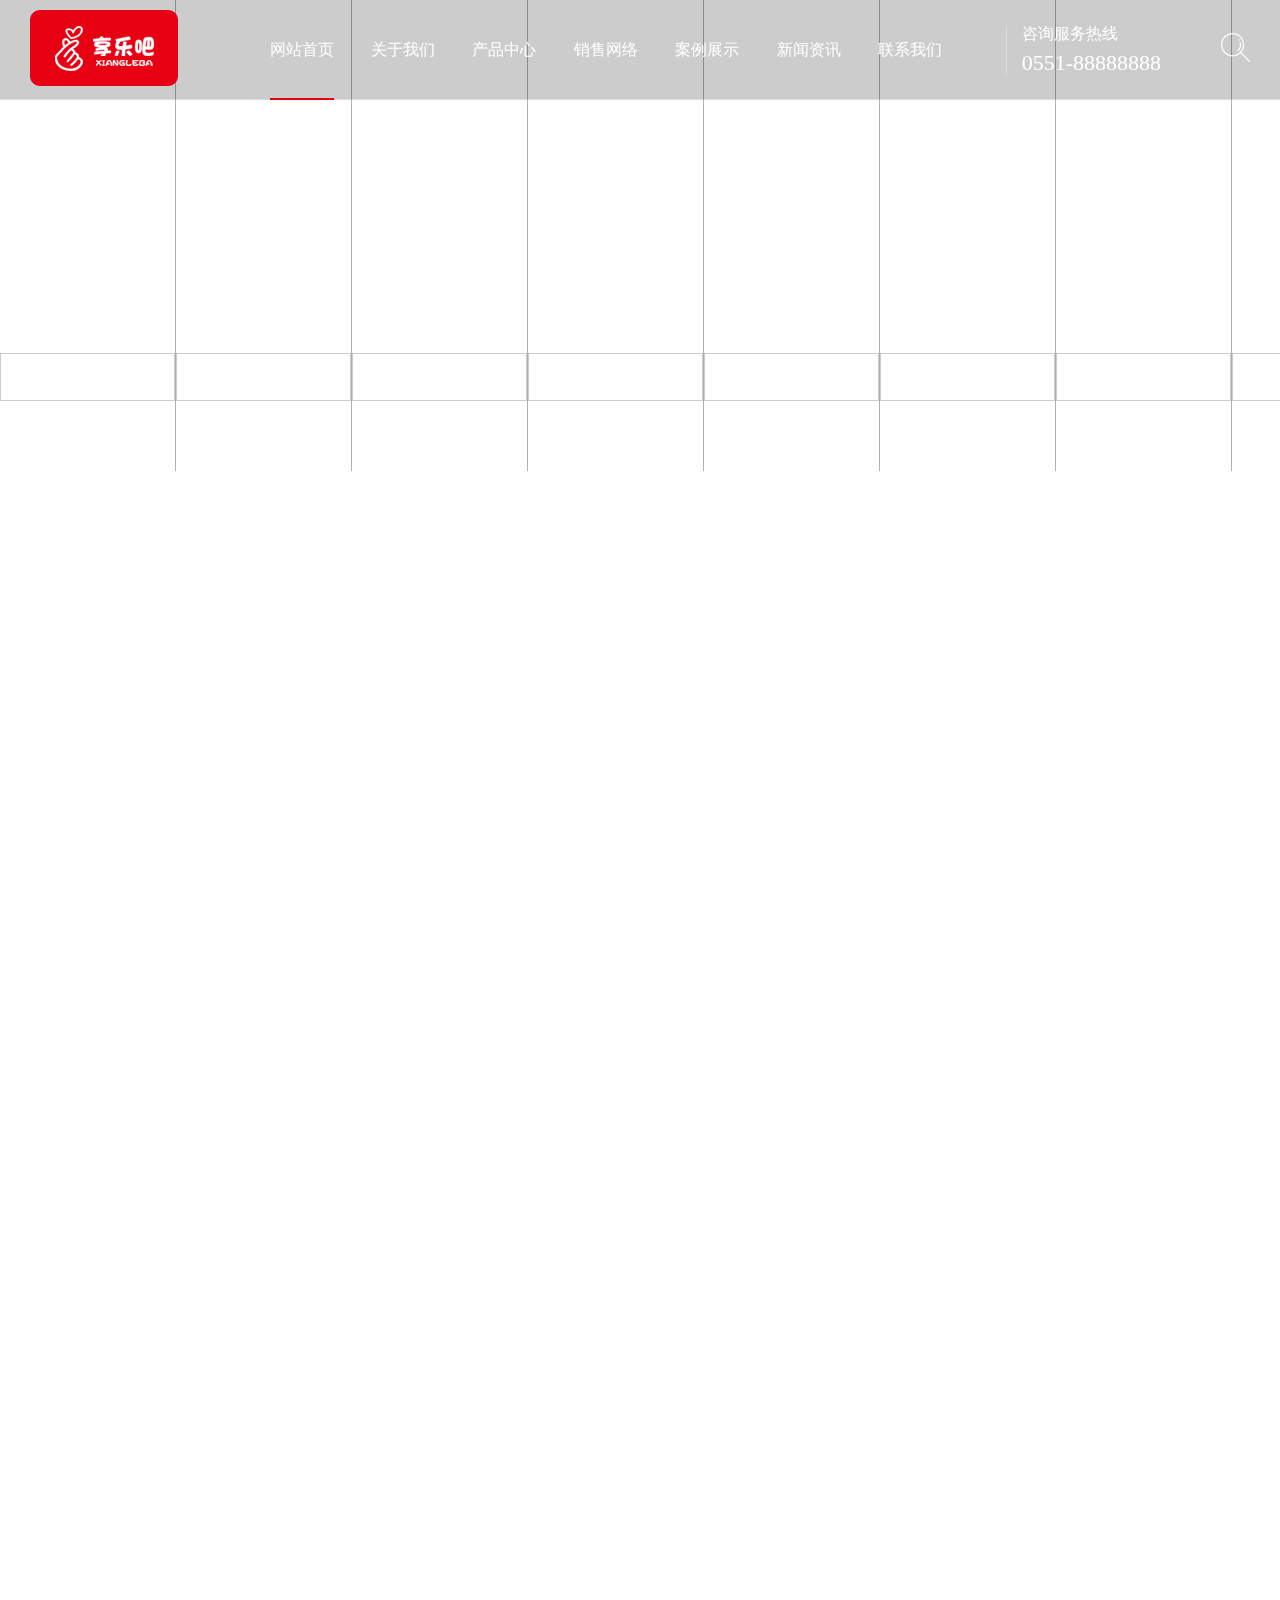
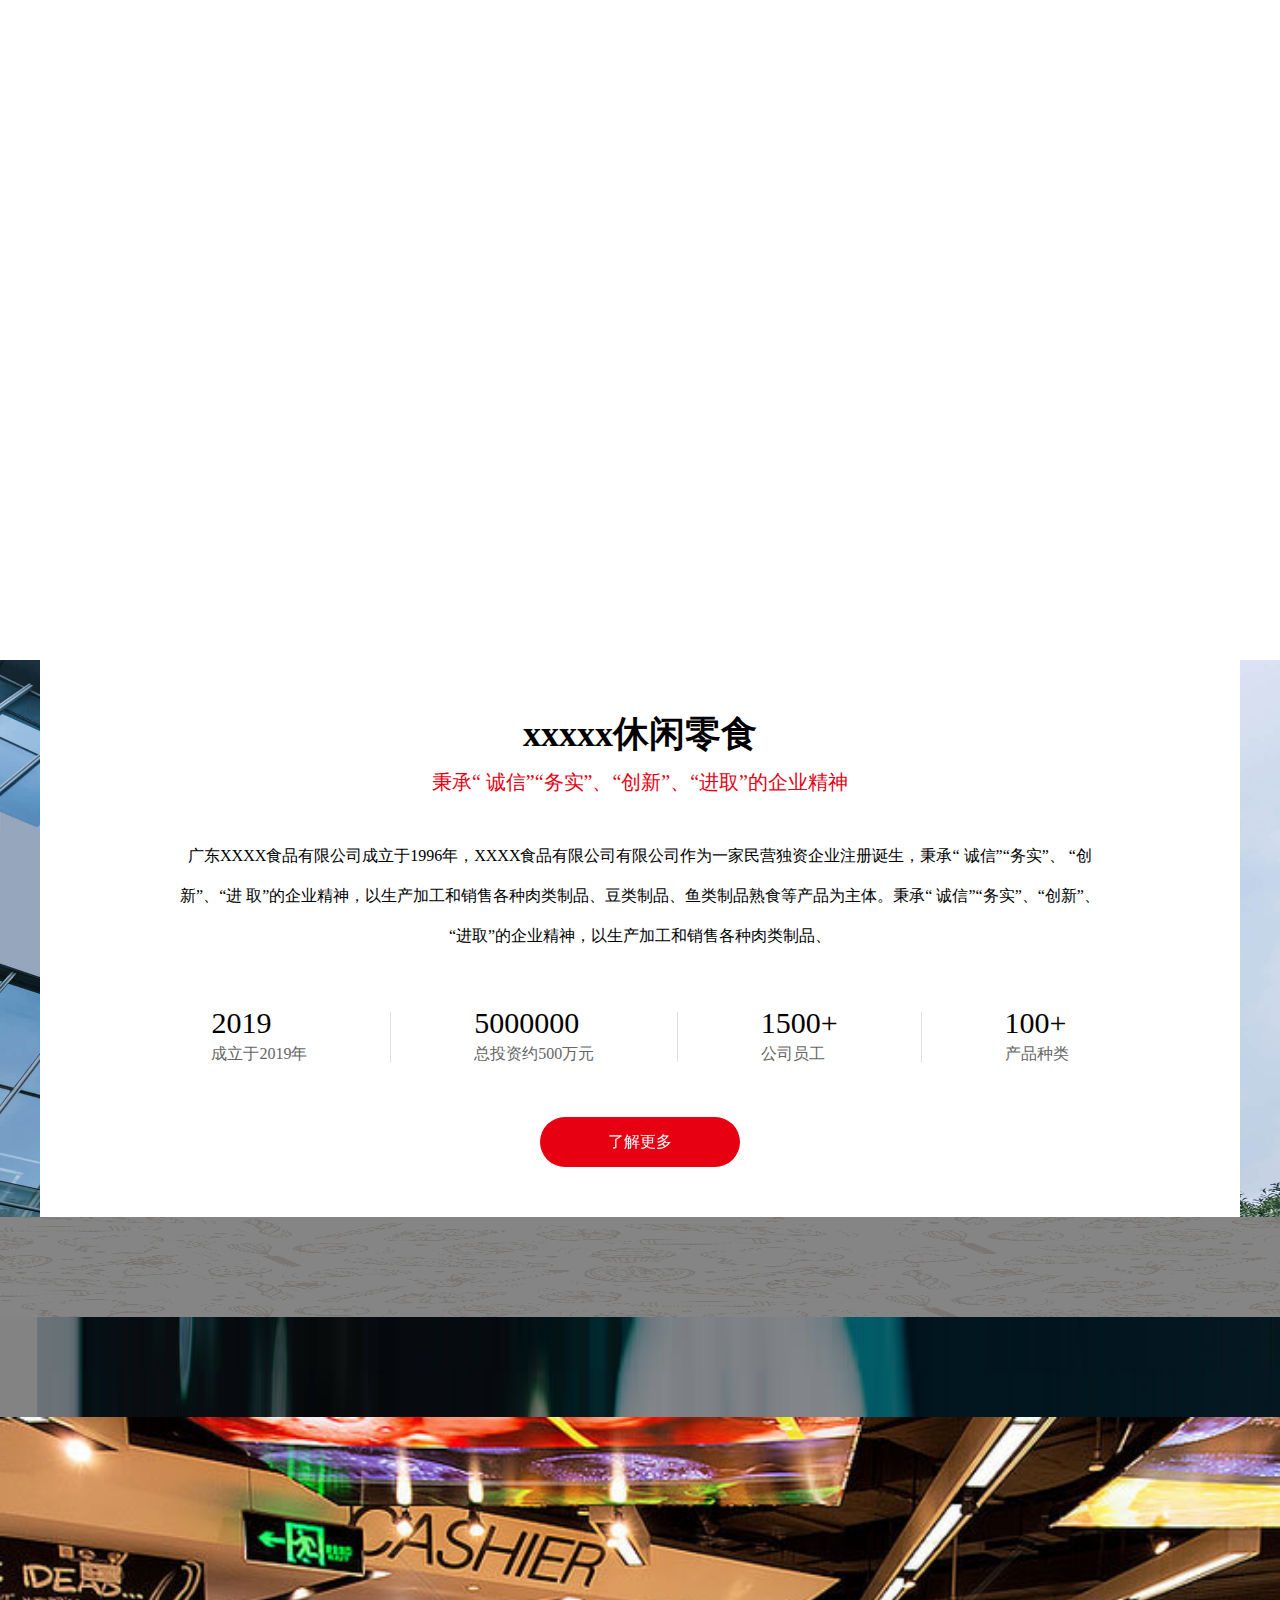
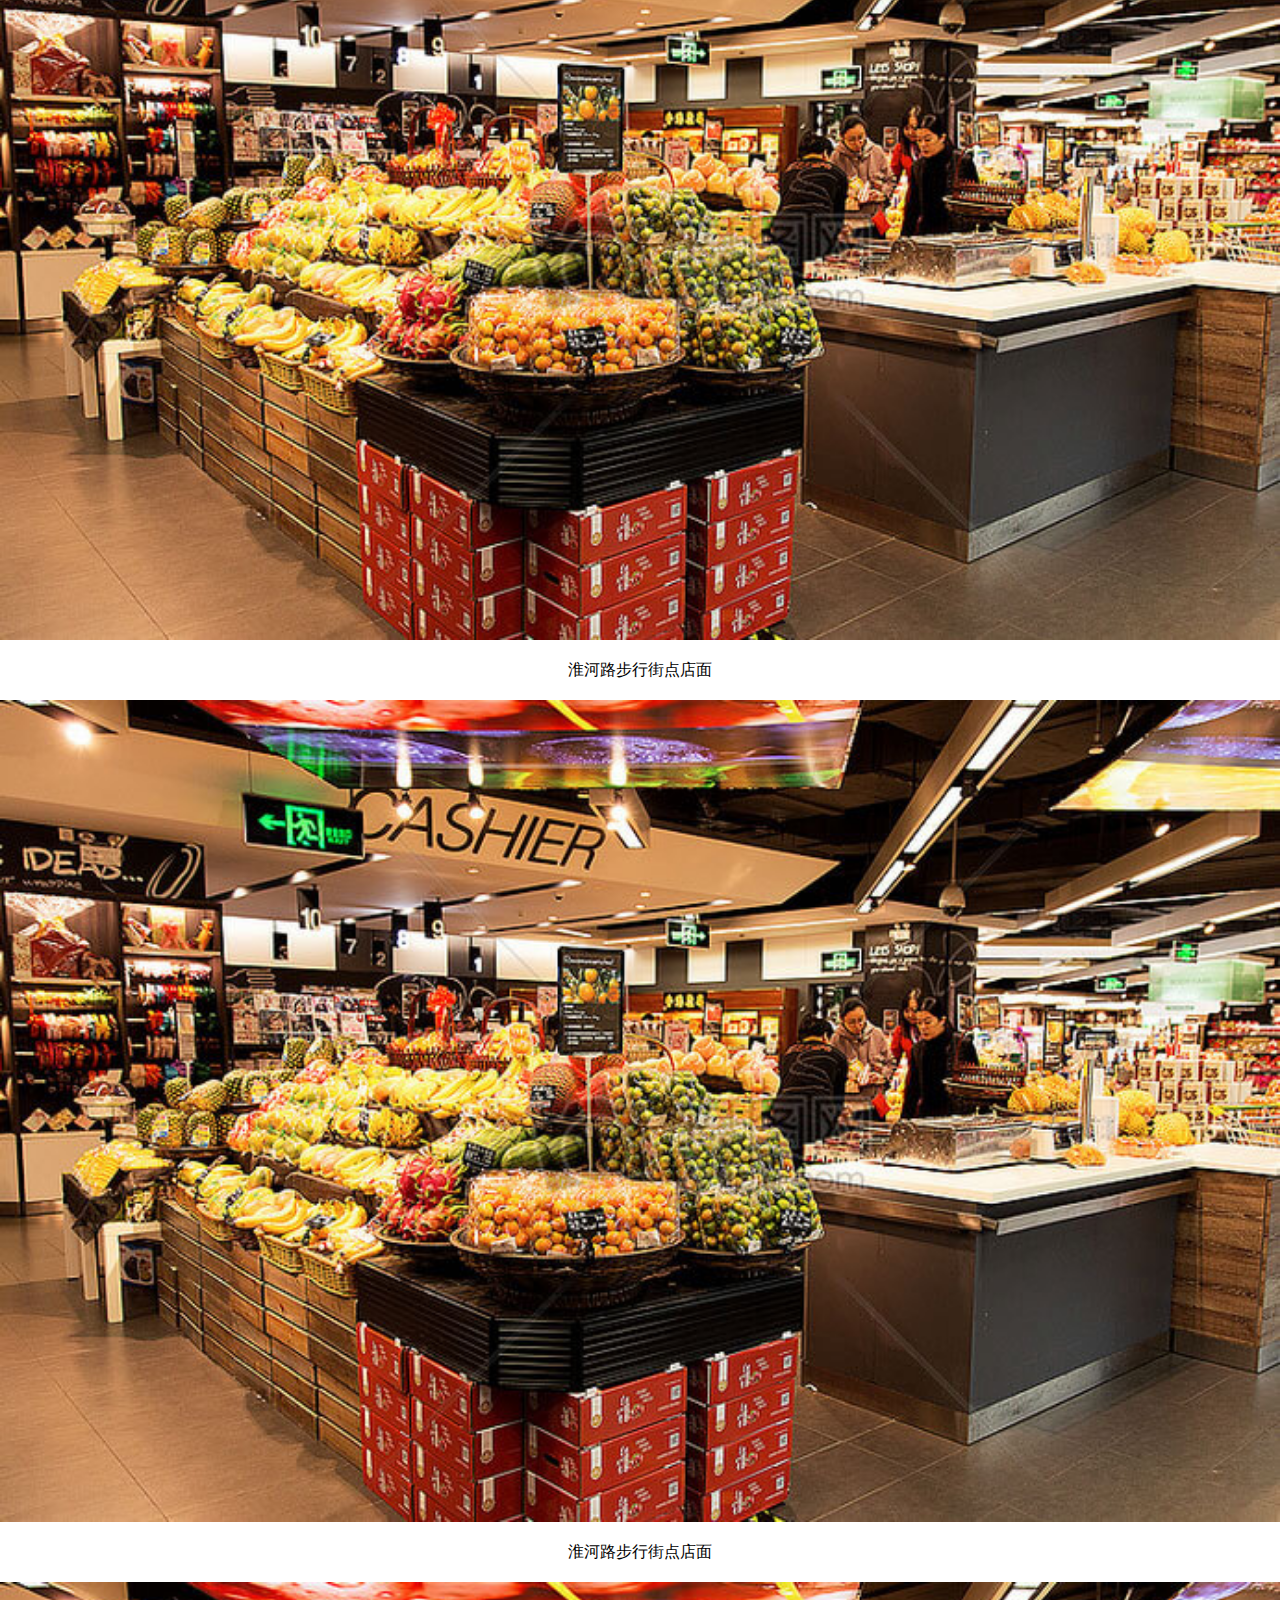
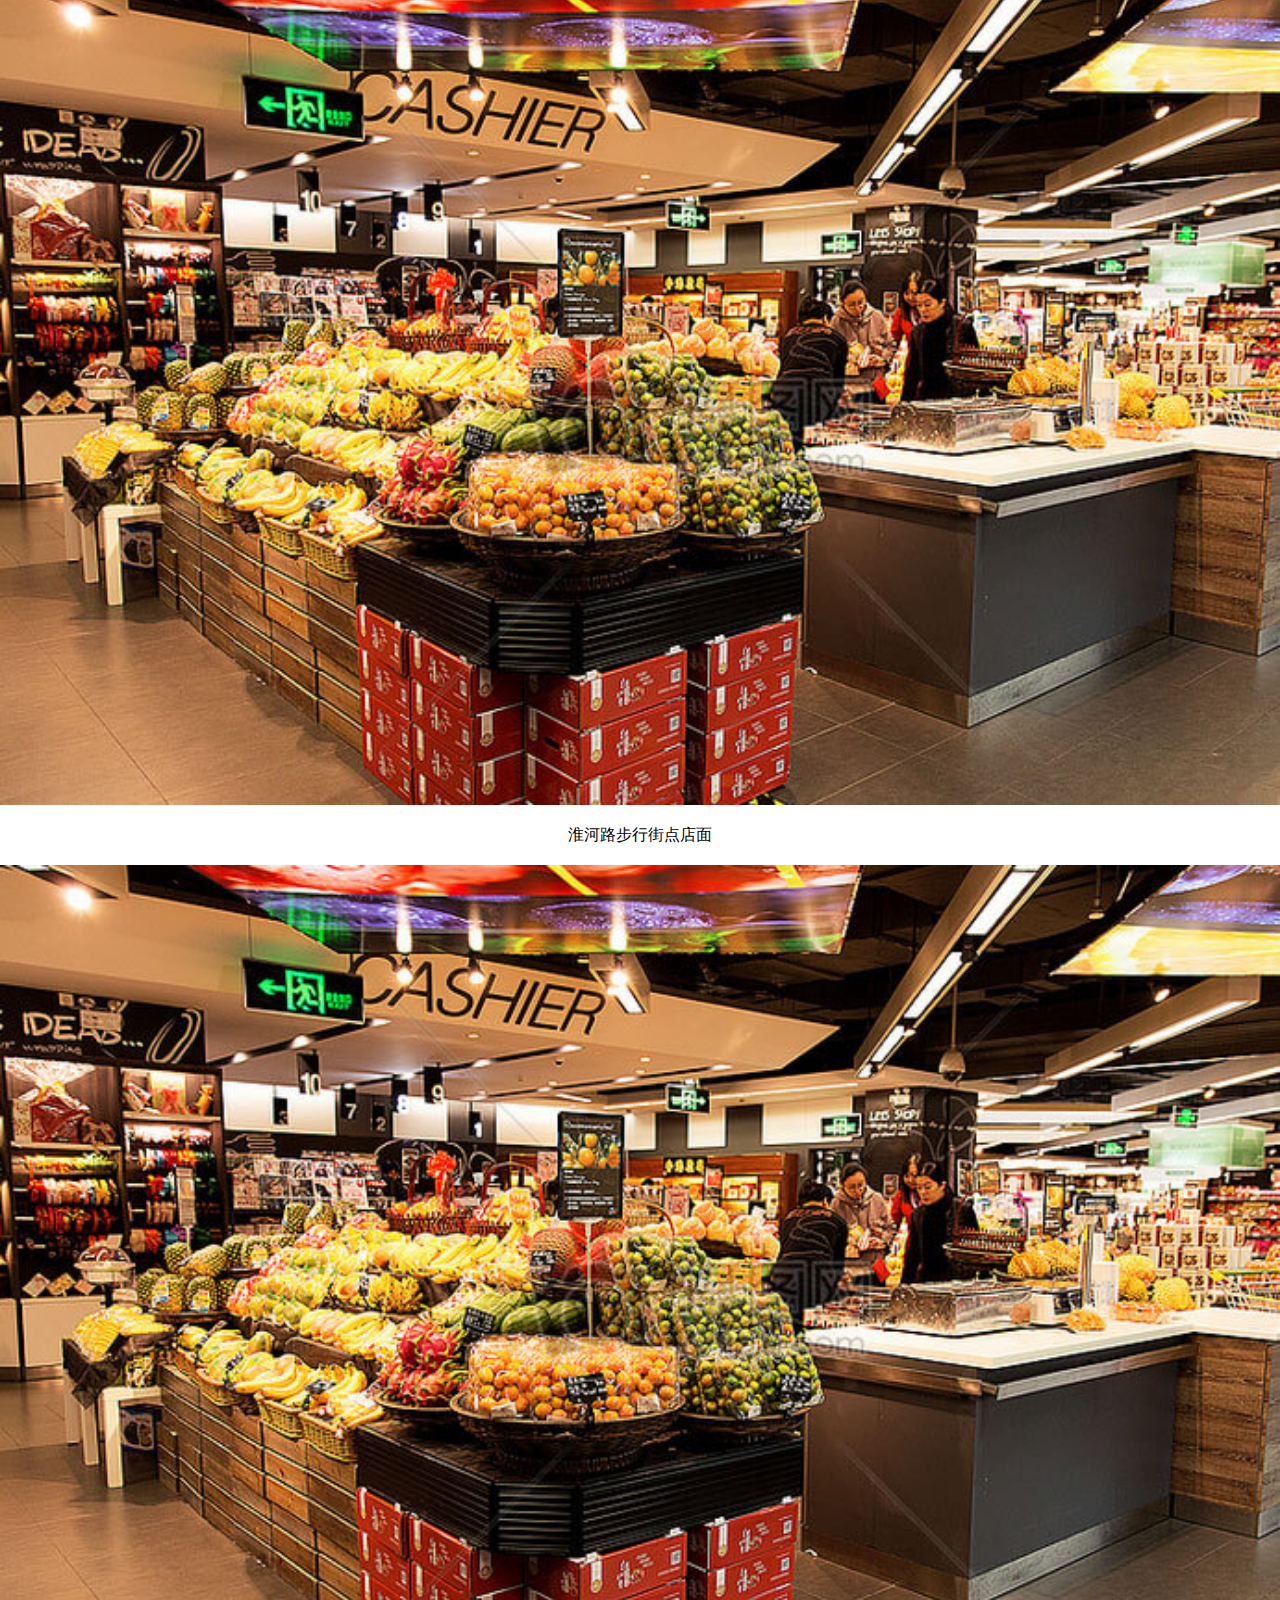
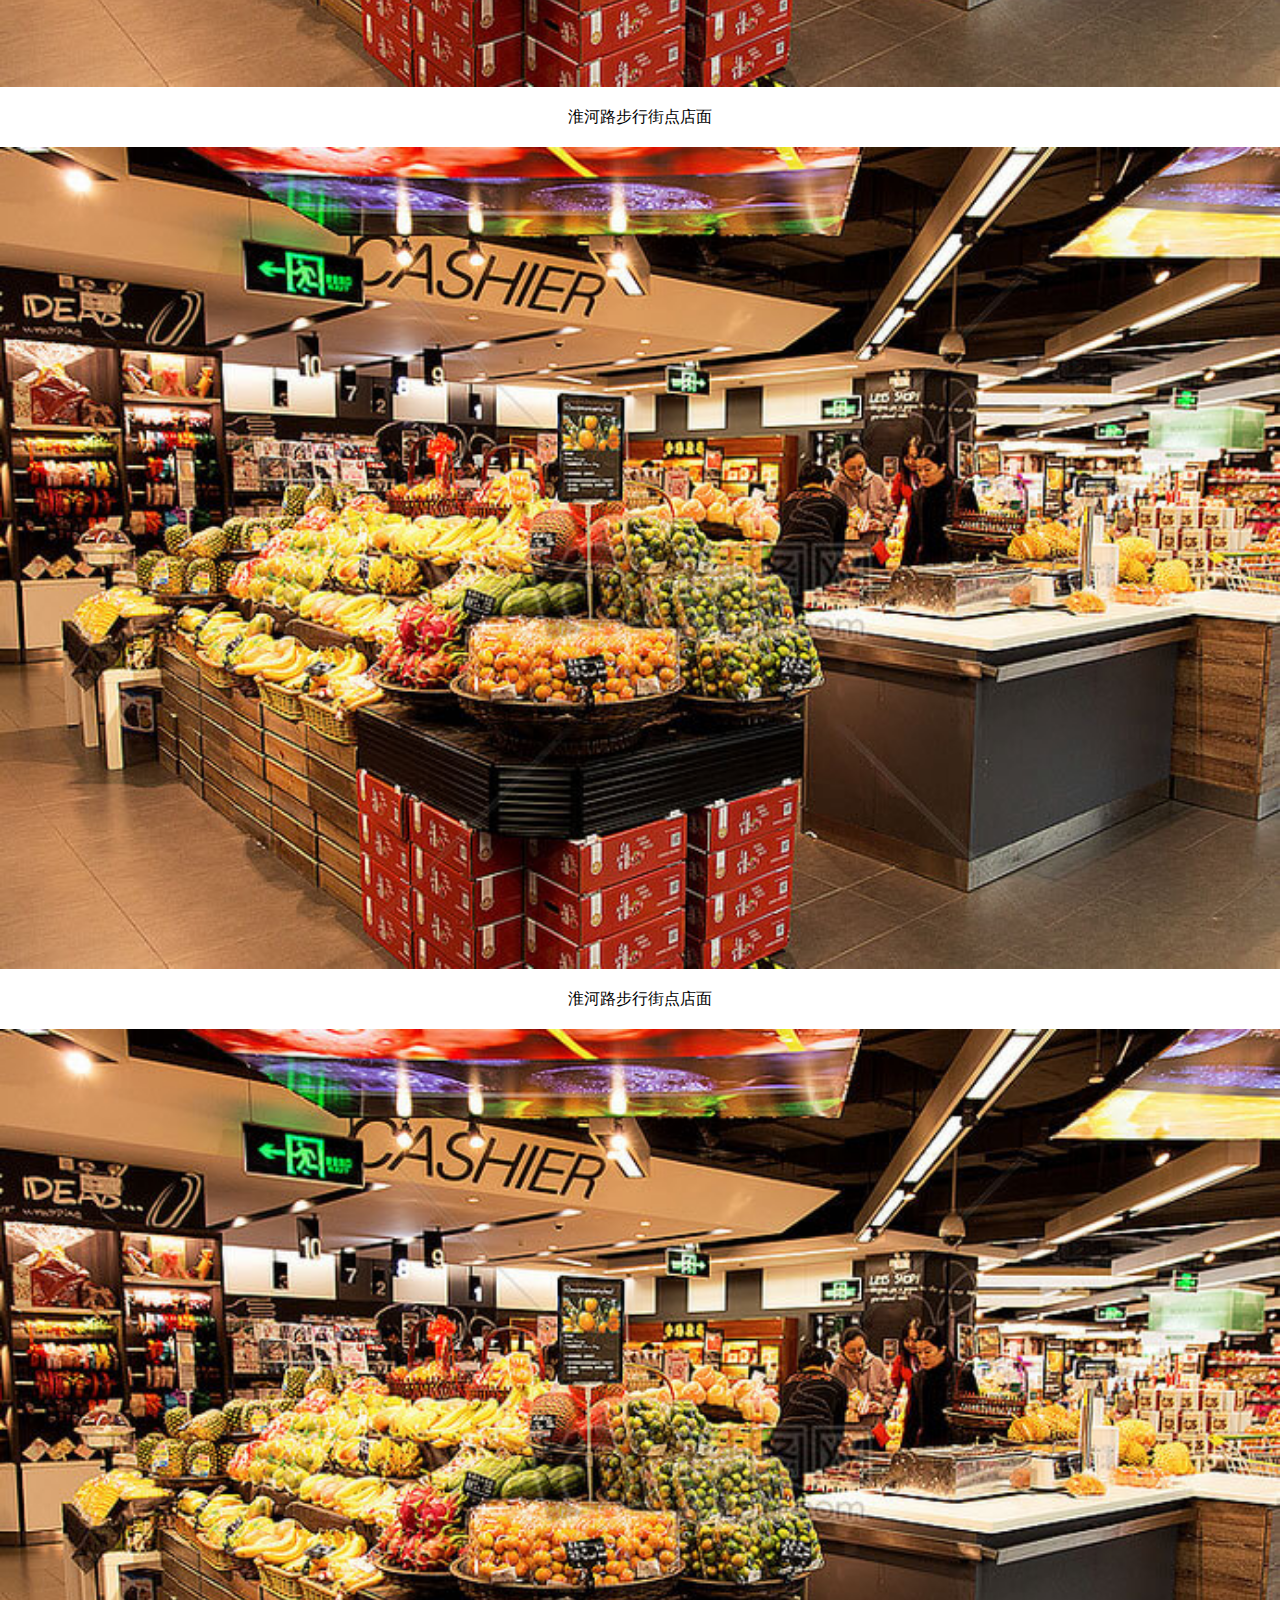
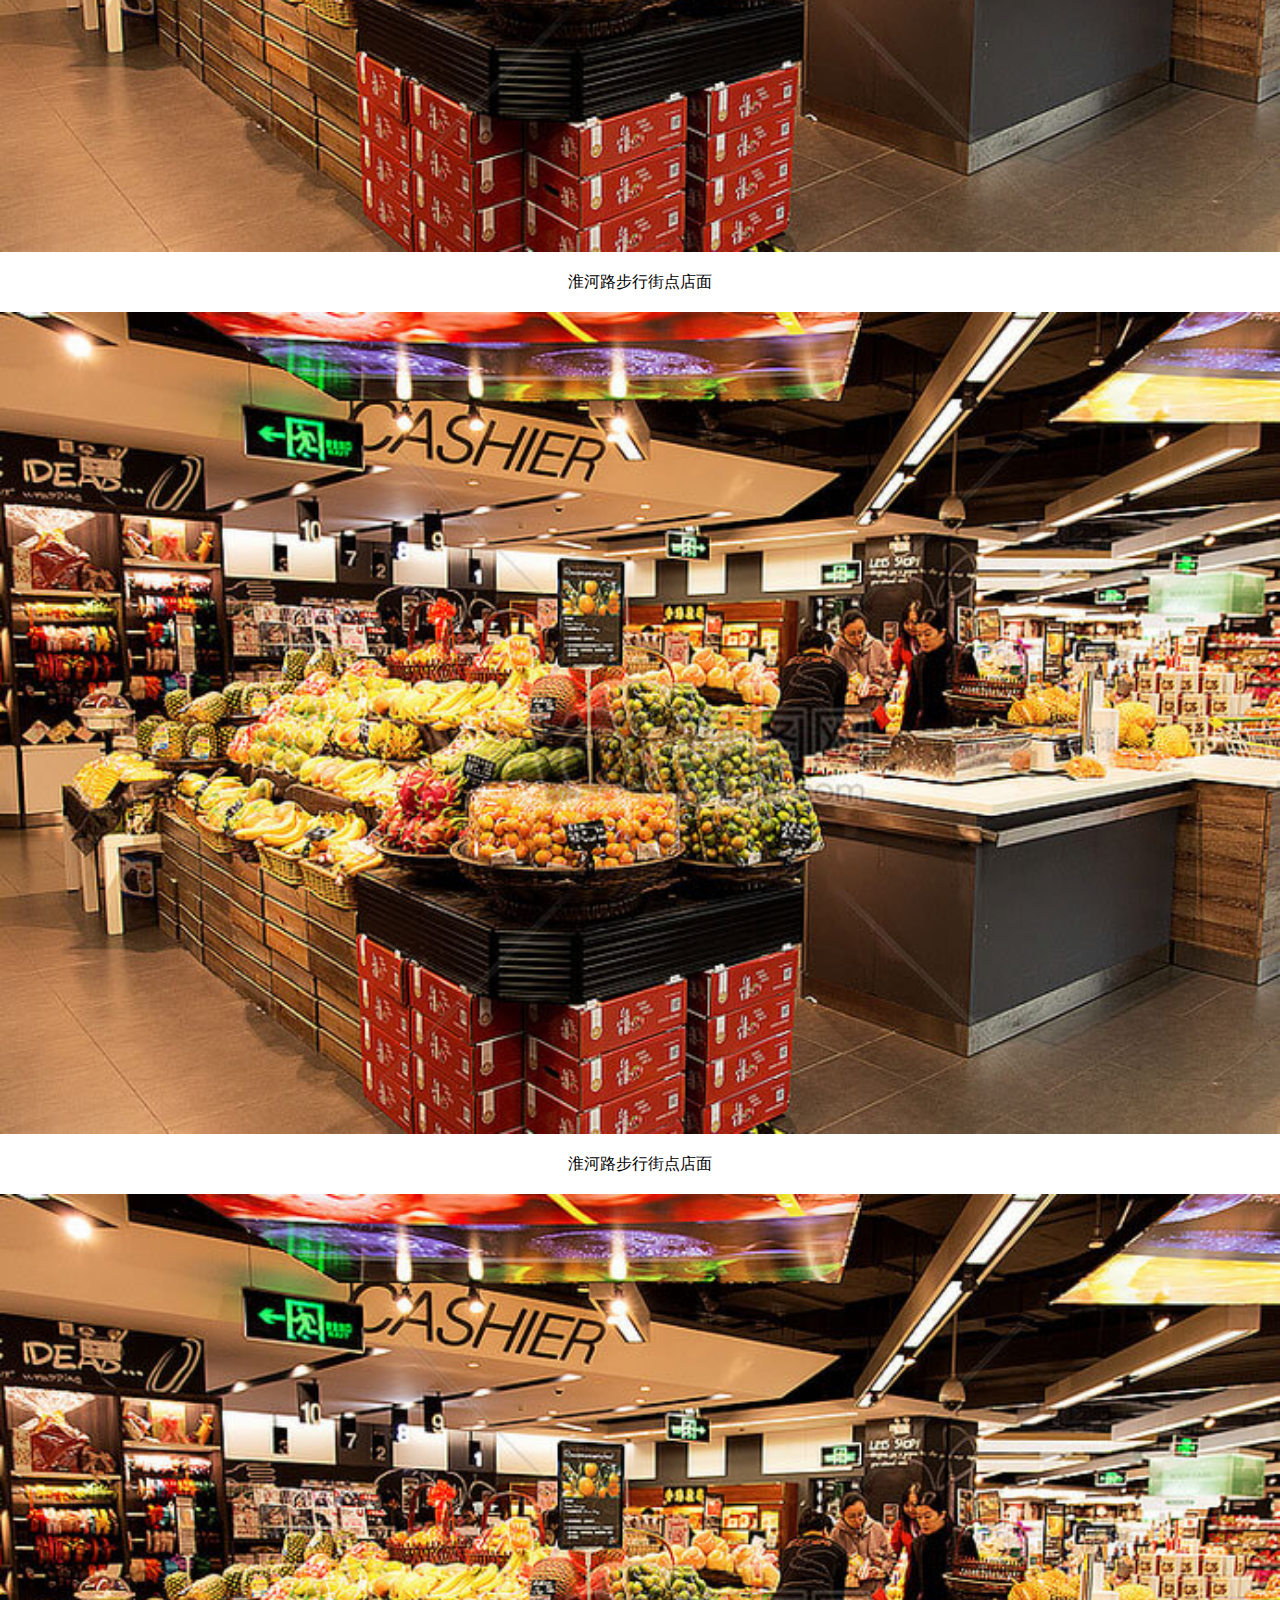
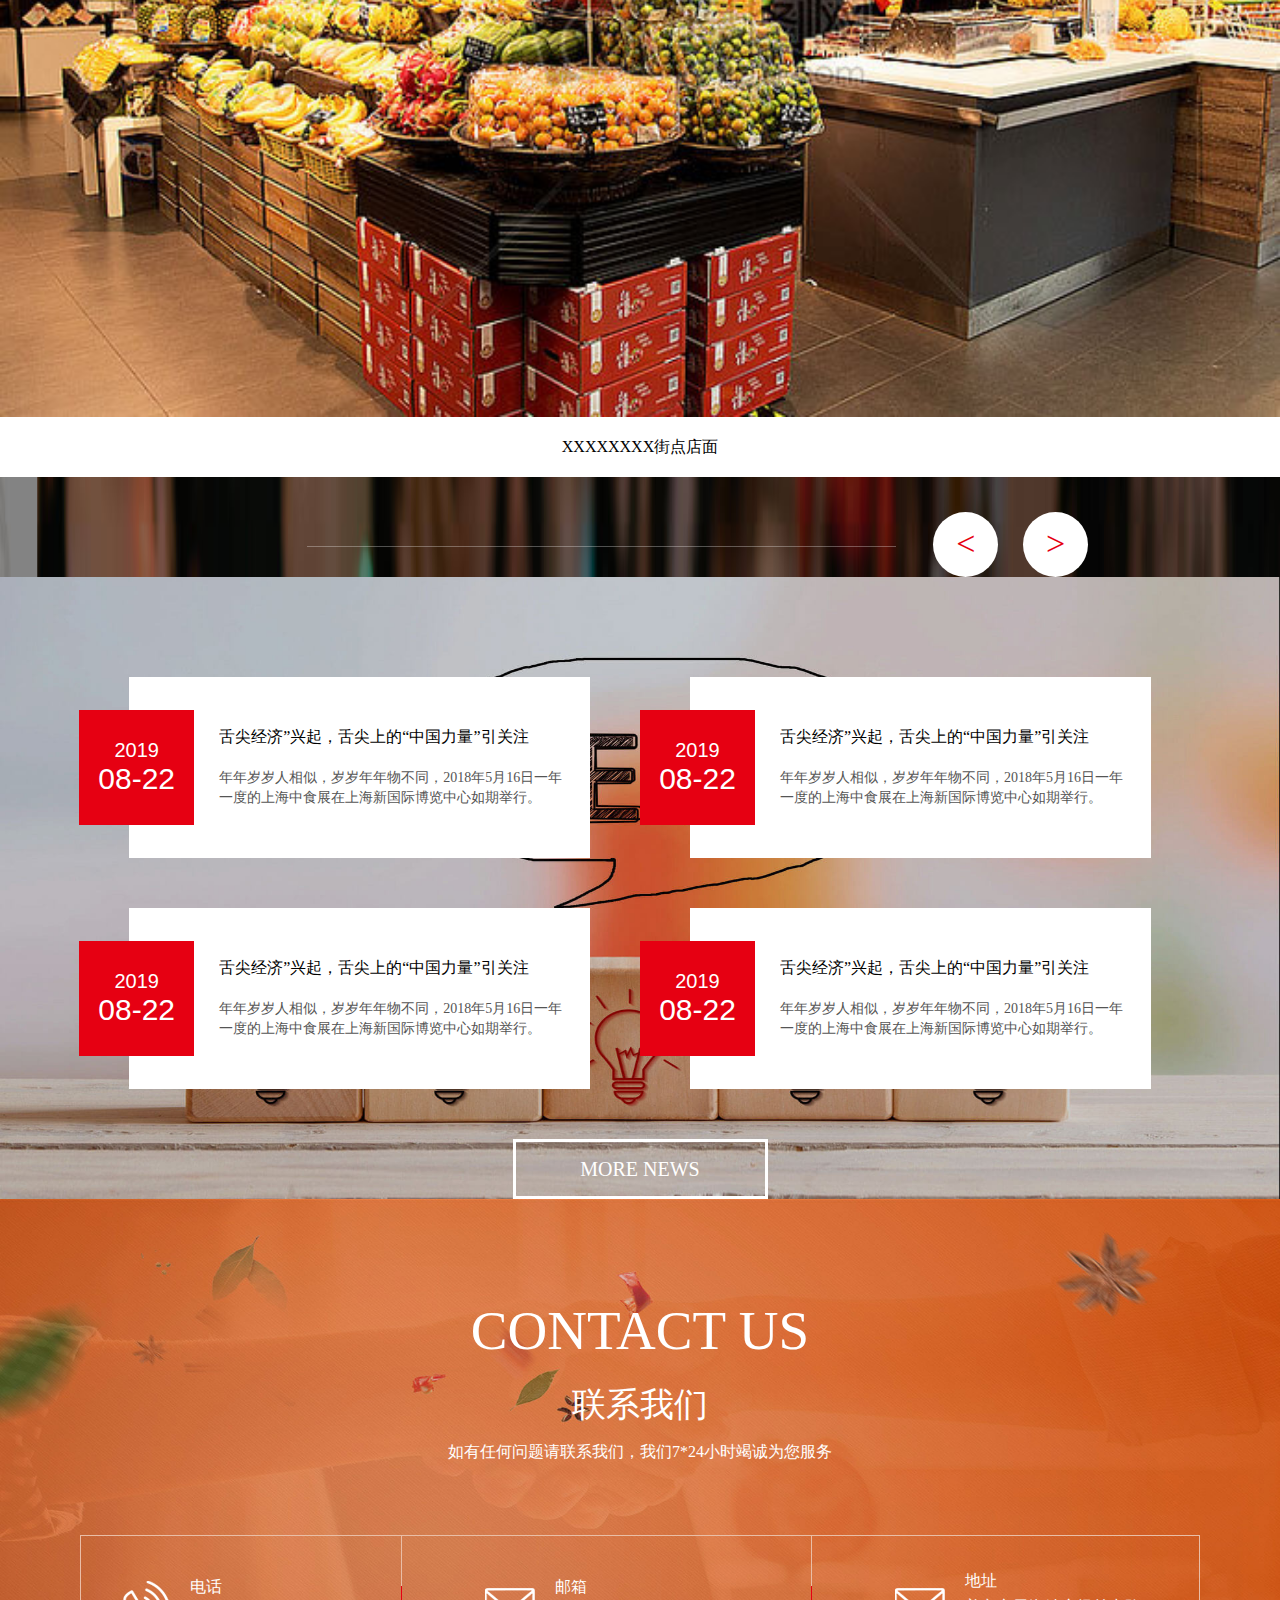
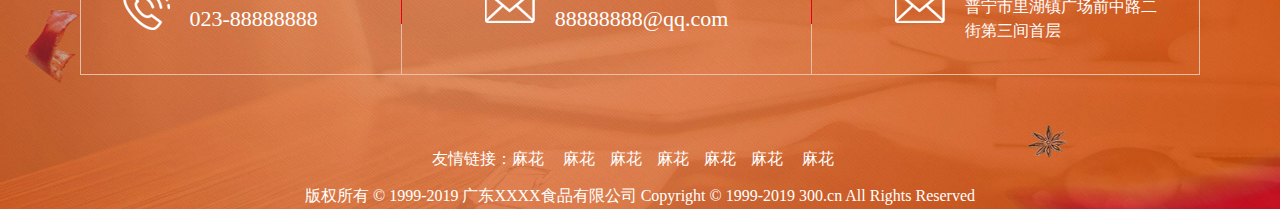
==== a/index.html @ 744b7104 "con" ====
<!DOCTYPE html>
<html lang="en">
<head>
<meta charset="UTF-8">
<meta http-equiv="Content-Type" content="text/html; charset=UTF-8" />
<meta http-equiv="X-UA-Compatible" content="IE=edge,chrome=1">
<title>优质精美的餐饮公司官网html模板首页 - 我爱模板网 www.5imoban.net</title>
<link rel="stylesheet" type="text/css" href="http://www.5imoban.net/download/css/animate-3.7.0.css"/>
<link rel="stylesheet" type="text/css" href="http://www.5imoban.net/download/fullPage/fullPage-2.4.6.css">
<link rel="stylesheet" type="text/css" href="http://www.5imoban.net/download/swiper/swiper-3.4.2.min.css"/>
<link rel="stylesheet" type="text/css" href=" css/style.css" />
</head>
<body>
<div class="barwrap clearfix">
	<a href="" class="logo"><img src="img/logo.png" /></a>
	<ul class="navbar">
		<li class="on">
			<a href="index.html">网站首页<b></b></a>
		</li>
		<li>
			<a href="">关于我们<b></b></a>
		</li>
		<li>
			<a href="details.html">产品中心<b></b></a>
		</li>
		<li>
			<a href="sale.html">销售网络<b></b></a>
		</li>
		<li>
			<a href="case.html">案例展示<b></b></a>
		</li>
		<li>
			<a href="news.html">新闻资讯<b></b></a>
		</li>
		<li>
			<a href="contact.html">联系我们<b></b></a>
		</li>
	</ul>
	<div class="div2">
		<h3>
			<strong>咨询服务热线</strong>
			<b>0551-88888888</b>
		</h3>
		<span class="zoom"><img src="img/zoom.png"/></span>
	</div>
</div>

<div class="search-box clearfix">
	<span class="search-close"><img src="img/close.png"/></span>
	<div class="div">
		<div class="clearfix">
			<input type="text" value="" placeholder="请输入关键词" onfocus="this.placeholder=''" onblur="this.placeholder='请输入关键词'" class="fl in" />
			<input type="submit" name="" id="" value="搜索" class="sub fl" />
		</div>
		<p>
			<strong>热搜关键词:</strong>
			<a href="">薯片 </a>
			<a href="">香辣味牛肉粒 </a>
			<a href="">菲律宾风味芒果干 </a>
			<a href="">酒鬼锅巴 </a>
		</p>
	</div>
</div>
<div id="page">
	<div class="section index-sec1">
		<div class="banner">
			<ul class="bannerfix slides clearfix">
				<li>
					<img class="bimg" src="img/bg1.jpg" />
				</li>
				<li>
					<img class="bimg" src="img/bg1.jpg" />
				</li>
				<li>
					<img class="bimg" src="img/bg1.jpg" />
				</li>
			</ul>
			<div class="bamnline"><span></span></div>
		</div>
	</div>
	<div class="section index-sec2">
		<div class="sec2-cont">
			<div class="text animated">
				<h3 id="effect2">xxxxx休闲零食</h3>
				<h4>秉承“   诚信”“务实”、“创新”、“进取”的企业精神</h4>
				<p class="p1">
					广东XXXX食品有限公司成立于1996年，XXXX食品有限公司有限公司作为一家民营独资企业注册诞生，秉承“ 诚信”“务实”、 “创新”、“进 取”的企业精神，以生产加工和销售各种肉类制品、豆类制品、鱼类制品熟食等产品为主体。秉承“ 诚信”“务实”、“创新”、“进取”的企业精神，以生产加工和销售各种肉类制品、
				</p>
			</div>
			<ul class="animated delay-1s">
				<li>
					<strong>2019</strong>
					<p>成立于2019年</p>
				</li>						
				<li><b></b></li>
				<li>
					<strong>5000000</strong>
					<p>总投资约500万元</p>
				</li>
				<li><b></b></li>
				<li>
					<strong>1500+</strong>
					<p>公司员工</p>
				</li>
				<li><b></b></li>
				<li>
					<strong>100+</strong>
					<p>产品种类</p>
				</li>
			</ul>
			<a href="" class="more animated delay-2s ">
				了解更多						
			</a>

		</div>

	</div>
	<div class="section index-sec3">
		<div class="sec3-cont">
			<div class="swiper-container animated" id="swiper1">
				<div class="swiper-wrapper">				         
		             <div class="swiper-slide">
		            	<div class="cp-text">
		            		<h3>锅巴系列<b></b></h3>
							<p class="p1">
								<a href="">160g香辣锅巴</a>
								<a href="">160g酒鬼锅巴</a>
								<a href="">160g蒜香锅巴</a>
							</p>
							<a href="" class="more">
								查看更多
								<div class="line"></div>								
							</a>
		            	</div>
						<div class="cp-tu">
							<img src="img/tu1.png"/>
						</div>
		            </div>
		             <div class="swiper-slide">
		            	<div class="cp-text">
		            		<h3>锅巴系列<b></b></h3>
							<p class="p1">
								<a href="">160g香辣锅巴</a>
								<a href="">160g酒鬼锅巴</a>
								<a href="">160g蒜香锅巴</a>
							</p>
							<a href="" class="more">
								查看更多
								<div class="line"></div>								
							</a>
		            	</div>
						<div class="cp-tu">
							<img src="img/tu1.png"/>
						</div>
		            </div>
		             <div class="swiper-slide">
		            	<div class="cp-text">
		            		<h3>锅巴系列<b></b></h3>
							<p class="p1">
								<a href="">160g香辣锅巴</a>
								<a href="">160g酒鬼锅巴</a>
								<a href="">160g蒜香锅巴</a>
							</p>
							<a href="" class="more">
								查看更多
								<div class="line"></div>								
							</a>
		            	</div>
						<div class="cp-tu">
							<img src="img/tu1.png"/>
						</div>
		            </div>
		             <div class="swiper-slide">
		            	<div class="cp-text">
		            		<h3>锅巴系列<b></b></h3>
							<p class="p1">
								<a href="">160g香辣锅巴</a>
								<a href="">160g酒鬼锅巴</a>
								<a href="">160g蒜香锅巴</a>
							</p>
							<a href="" class="more">
								查看更多
								<div class="line"></div>								
							</a>
		            	</div>
						<div class="cp-tu">
							<img src="img/tu1.png"/>
						</div>
		            </div>
		             <div class="swiper-slide">
		            	<div class="cp-text">
		            		<h3>锅巴系列<b></b></h3>
							<p class="p1">
								<a href="">160g香辣锅巴</a>
								<a href="">160g酒鬼锅巴</a>
								<a href="">160g蒜香锅巴</a>
							</p>
							<a href="" class="more">
								查看更多
								<div class="line"></div>								
							</a>
		            	</div>
						<div class="cp-tu">
							<img src="img/tu1.png"/>
						</div>
		            </div>
		             <div class="swiper-slide">
		            	<div class="cp-text">
		            		<h3>锅巴系列<b></b></h3>
							<p class="p1">
								<a href="">160g香辣锅巴</a>
								<a href="">160g酒鬼锅巴</a>
								<a href="">160g蒜香锅巴</a>
							</p>
							<a href="" class="more">
								查看更多
								<div class="line"></div>								
							</a>
		            	</div>
						<div class="cp-tu">
							<img src="img/tu1.png"/>
						</div>
		            </div>
		             <div class="swiper-slide">
		            	<div class="cp-text">
		            		<h3>锅巴系列<b></b></h3>
							<p class="p1">
								<a href="">160g香辣锅巴</a>
								<a href="">160g酒鬼锅巴</a>
								<a href="">160g蒜香锅巴</a>
							</p>
							<a href="" class="more">
								查看更多
								<div class="line"></div>								
							</a>
		            	</div>
						<div class="cp-tu">
							<img src="img/tu1.png"/>
						</div>
		            </div>
		            
		             <div class="swiper-slide">
		            	<div class="cp-text">
		            		<h3>锅巴系列<b></b></h3>
							<p class="p1">
								<a href="">160g香辣锅巴</a>
								<a href="">160g酒鬼锅巴</a>
								<a href="">160g蒜香锅巴</a>
							</p>
							<a href="" class="more">
								查看更多
								<div class="line"></div>								
							</a>
		            	</div>
						<div class="cp-tu">
							<img src="img/tu1.png"/>
						</div>
		            </div>
		        </div>
		         <div class="pagination"></div>
			</div>
			
			
		</div>
	</div>
	<div class="section index-sec4">
		
		<div class="swiper-container animated" id="swiper2">
				<div class="swiper-wrapper">
		            <div class="swiper-slide">				            	
		            	<a href="">
		            		<figure>
		            			<img src="img/dianmian.jpg"/>
		            			<div class="mask"></div>
		            			<span><img src="img/logo1.png"/></span>
		            		</figure>
		            		<p>淮河路步行街点店面</p>
		            	</a>				            	
		            </div>	
		            <div class="swiper-slide">				            	
		            	<a href="">
		            		<figure>
		            			<img src="img/dianmian.jpg"/>
		            			<div class="mask"></div>
		            			<span><img src="img/logo1.png"/></span>
		            		</figure>
		            		<p>淮河路步行街点店面</p>
		            	</a>					            	
		            </div>	
		            <div class="swiper-slide">				            	
		            	<a href="">
		            		<figure>
		            			<img src="img/dianmian.jpg"/>
		            			<div class="mask"></div>
		            			<span><img src="img/logo1.png"/></span>
		            		</figure>
		            		<p>淮河路步行街点店面</p>
		            	</a>					            	
		            </div>	
		            <div class="swiper-slide">				            	
		            	<a href="">
		            		<figure>
		            			<img src="img/dianmian.jpg"/>
		            			<div class="mask"></div>
		            			<span><img src="img/logo1.png"/></span>
		            		</figure>
		            		<p>淮河路步行街点店面</p>
		            	</a>						            	
		            </div>	
		            <div class="swiper-slide">				            	
		            	<a href="">
		            		<figure>
		            			<img src="img/dianmian.jpg"/>
		            			<div class="mask"></div>
		            			<span><img src="img/logo1.png"/></span>
		            		</figure>
		            		<p>淮河路步行街点店面</p>
		            	</a>						            	
		            </div>	
		            
		            <div class="swiper-slide">				            	
		            	<a href="">
		            		<figure>
		            			<img src="img/dianmian.jpg"/>
		            			<div class="mask"></div>
		            			<span><img src="img/logo1.png"/></span>
		            		</figure>
		            		<p>淮河路步行街点店面</p>
		            	</a>						            	
		            </div>	
		            <div class="swiper-slide">				            	
		            	<a href="">
		            		<figure><img src="img/dianmian.jpg"/></figure>
		            		<p>淮河路步行街点店面</p>
		            	</a>				            	
		            </div>	
		            <div class="swiper-slide">				            	
		            	<a href="">
		            		<figure>
		            			<img src="img/dianmian.jpg"/>
		            			<div class="mask"></div>
		            			<span><img src="img/logo1.png"/></span>
		            		</figure>
		            		<p>XXXXXXXX街点店面</p>
		            	</a>						            	
		            </div>	
		       </div>     
		        <span class="line"></span>
	   			 <div class="swiper-button-next"> &gt; </div>
	   			 <div class="swiper-button-prev"> &lt;</div>
		</div>				
	</div>
	<div class="section index-sec5">
		<ul>
			<li class="animated  delay-1s">
				<a href="">
					<div class="time">
						<strong>2019</strong>
						<b>08-22</b>
					</div>
					<figcaption>
						<h3>舌尖经济”兴起，舌尖上的“中国力量”引关注</h3>
						<p>年年岁岁人相似，岁岁年年物不同，2018年5月16日一年一度的上海中食展在上海新国际博览中心如期举行。</p>
					</figcaption>
				</a>
			</li>
			<li class="animated  delay-2s">
				<a href="">
					<div class="time">
						<strong>2019</strong>
						<b>08-22</b>
					</div>
					<figcaption>
						<h3>舌尖经济”兴起，舌尖上的“中国力量”引关注</h3>
						<p>年年岁岁人相似，岁岁年年物不同，2018年5月16日一年一度的上海中食展在上海新国际博览中心如期举行。</p>
					</figcaption>
				</a>
			</li>
			<li class="animated  delay-3s">
				<a href="">
					<div class="time">
						<strong>2019</strong>
						<b>08-22</b>
					</div>
					<figcaption>
						<h3>舌尖经济”兴起，舌尖上的“中国力量”引关注</h3>
						<p>年年岁岁人相似，岁岁年年物不同，2018年5月16日一年一度的上海中食展在上海新国际博览中心如期举行。</p>
					</figcaption>
				</a>
			</li>
			<li class="animated  delay-4s">
				<a href="">
					<div class="time">
						<strong>2019</strong>
						<b>08-22</b>
					</div>
					<figcaption>
						<h3>舌尖经济”兴起，舌尖上的“中国力量”引关注</h3>
						<p>年年岁岁人相似，岁岁年年物不同，2018年5月16日一年一度的上海中食展在上海新国际博览中心如期举行。</p>
					</figcaption>
				</a>
			</li>
		</ul>
		<a href="" class="more btn-3 animated  delay-5s"><span>more  news</span></a>
		
	</div>
	<div class="section index-sec6">
		<div class="sec6-cont">
			
			<div class="tit animated">
				<h2 id="effect">Contact  Us</h2>
				<h3>联系我们</h3>
				<p>如有任何问题请联系我们，我们7*24小时竭诚为您服务</p>
			</div>
			<ul class="animated delay-1s">
				<li>
					<img src="img/f1.png" alt="" />
					<div>
						<p class="p1">电话</p>
						<p class="p2">023-88888888</p>
					</div>
				</li>
				<li>
					<b></b><i></i>
				</li>
				<li>
					<img src="img/f2.png" alt="" />
					<div>
						<p class="p1">邮箱</p>
						<p class="p2">88888888@qq.com</p>
					</div>
				</li>
				<li>
					<b></b><i></i>
				</li>
				<li>
					<img src="img/f2.png" alt="" />
					<div>
						<p class="p1">地址</p>
						<p class="p2">普宁市里湖镇广场前中路二<br />
						街第三间首层</p>
					</div>
				</li>
			</ul>
			<p class="p3 animated delay-2s">
				<span>友情链接：</span><a href=""> 麻花</a> <a href=""> 麻花</a><a href=""> 麻花</a><a href=""> 麻花</a><a href=""> 麻花</a><a href=""> 麻花</a>
				<a href=""> 麻花</a>
			</p>
			<p class="copyright animated delay-3s">版权所有 © 1999-2019 广东XXXX食品有限公司 Copyright © 1999-2019 300.cn All Rights Reserved</p>
			
		</div>
	</div>
</div>

<script src="http://www.5imoban.net/download/jquery/jquery-1.8.3.min.js"></script>
<script src="http://www.5imoban.net/download/swiper/swiper-3.4.2.min.js"></script>
<script src="js/banner.js"></script>
<script src="js/index.js"></script>
<script src="js/plugin.js"></script>		
<script src="http://www.5imoban.net/download/fullPage/fullPage-2.7.1.min.js"></script>
<script src="js/more.js"></script>
<script>			
	
	$('#page').fullpage({
		autoTime: 5000,
		navigation: true,
		anchors: ['page1', 'page2', 'page3', 'page4', 'page5', 'page6'],
		menu: '#menu',
		navigationTooltips: ['网站首页', '关于我们', '产品中心', '店面形象', '新闻资讯', '联系我们'],
		afterLoad: function(anchorLink, index) {
			var loadedSection = $(this);
			$('#fp-nav').find('li').eq((index - 1)).addClass('on').siblings('li').removeClass('on');
		}
	});
	
	
	var swiper = new Swiper('#swiper1', {
		speed:2000,
		autoplay : {
		    delay:5000,
		    disableOnInteraction: false
		 },		
		 slidesPerView: 5
		
	});
	
	 var swiper = new Swiper('#swiper2',{				
		loop:true,
		loopedSlides:3,
		spaceBetween:80,
		centeredSlides:true,
		slidesPerView : 'auto',
        pagination: '.swiper-pagination',
        nextButton: '.swiper-button-next',
        prevButton: '.swiper-button-prev',
        breakpoints: { 				   
		    1600: {
		      spaceBetween:40,
		    }
	     }
	  });  
	
</script>
</body>
</html>
---- a/css/style.css ----
@charset "utf-8";
body,html{ }
*{ margin:0; padding:0; box-sizing: border-box; -moz-box-sizing: border-box; -webkit-box-sizing: border-box; }
body,p,h1,h2,h3,h4,h5,table,ul,li,form,input{ margin:0; padding:0; color:#000; font-family:"Microsoft yahei"; }

body,p{ font-size:14px; border:none;}
a{ font-size:14px; color:#999; text-decoration:none; border:none; padding:0; margin:0;}
table{border-collapse:collapse;}
img{ border:0; margin:0; padding:0;}
ul,li{ list-style:none; border:0; margin:0; padding:0;}
dl,dt,dd{ margin:0; padding:0; -webkit-margin-start:0;}
h1,h2,h3,h4,h5{ font-weight:normal; font-size:12px; display:block;}
strong,b{ font-weight:normal;}
table,tr,td{ border-spacing:0;}
em,i,b{ font-style:normal;}
p{ line-height: 170%; color: #555; }
input{ border: none; background: none; }
figcaption{ display: block;}
input:focus{ outline: none; }
::-webkit-input-placeholder { /* WebKit browsers */ font-size:14px; color: #dfdfdf; } 
::-ms-input-placeholder { /* Internet Explorer 10+ */ font-size:14px;color: #dfdfdf; } 
.fl{float:left;}
.fr{float:right;}
.clearfix{*zoom:1;} 
.clearfix:before,.clearfix:after{display:table; line-height:0; content:"";}
.clearfix:after{clear:both;}
input,button,table,tr,td,textarea{ font-family:Microsoft yahei,Arial;}
.w1200{ width: 1200px; margin: 0 auto;}
/*导航*/
.barwrap{ padding: 0 30px;  height: 100px; position: fixed; top: 0; left: 0; right: 0; z-index: 333; display: flex; display: -ms-flexbox;
 background: rgba(0,0,0,0.2);  border-bottom: 1px solid rgba(255,255,255,0.3); align-items: center; justify-content:center;}
.barwrap .logo{ display: block; -webkit-flex-grow: 0.5; flex-grow: 0.5; -webkit-box-flex-group: 0.5; }
.navbar{ display: flex; display: -ms-flexbox;  display: -ms-flexbox; justify-content: space-around;  flex-grow: 1.8;
-webkit-flex-grow:  1.8; -webkit-box-flex-group: 1.8; padding-right: 45px;}
.navbar li{  line-height: 100px;}
.navbar li a{ color: #fff; font-size: 16px; transition: all 0.6s;  position: relative; display: block;}
.navbar li a b{ position: absolute; left: 0; right:0; bottom: 0; height: 2px; background: #e60012; display: block; z-index: 33; width: 0;
transition: all 0.6s; width:100%; transform: scale(0);}
.navbar li:hover a b,.navbar li.on a b{ transform: scale(1);}
.navbar li:hover a,.navbar li.on a{ color: #fff;}
.barwrap  .div2{ display: flex; display: -ms-flexbox; align-items: center; -webkit-align-items: center; 
 border-left: 1px solid rgba(255,255,255,0.3); flex-grow: 0.1; justify-content: flex-end; }
.barwrap .div2 h3{ font-size: 20px; color: #000;}
.barwrap .div2 h3 img{ display: inline-block; margin-right: 20px; vertical-align: middle;}
.barwrap .div2 strong{ display: block; font-size: 16px; color: #fff;  padding-bottom: 10px; line-height: 1;}
.barwrap .div2 b{ display: block; font-size: 22px; color: #fff; font-family:segeo; line-height: 1;}

/*搜索*/
.barwrap .zoom{ cursor: pointer; display: inline-block; vertical-align: middle; margin-left:60px; }
.search-close{ position: fixed; top: 30px; right: 30px; cursor: pointer;}
.search-box{ background: #fff; position: fixed; top: 0px; left: 0; right: 0; background: rgba(0,0,0,0.8); z-index: 333;
 bottom: 0;  display: flex; display: -ms-flexbox;   align-items: center;
 align-items: center; -webkit-align-items: center;  transform-origin: bottom center;  -ms-transform-origin:bottom center ; -moz-transform-origin: bottom center;
 -webkit-transform-origin: bottom center;  transform: scaleY(0); -webkit-transform: scaleY(0); -moz-transform: scaleY(0); -ms-transform: scaleY(0); 
 transition: transform .3s .5s;}
.search-box .div{ width: 800px; margin: 0 auto; transition: all .5s .3s; filter:alpha(opacity=0); opacity: 0; transform: translate(0px,20px);}
.search-box .in{ background: #fff; height: 50px; width: 700px; padding-left: 20px; font-size: 16px;}
.search-box .sub{ background: #e60012; height: 50px; width: 100px; font-size: 16px; color: #fff; cursor: pointer;}
.search-box p{ padding: 30px 0 0 0;}
.search-box p a{ display: inline-block; padding: 0 20px; font-size: 14px; color: #fff; opacity: 0.8; filter:alpha(opacity=80); transition: all 0.36s;}
.search-box p strong{ display: inline-block; font-size: 16px; color: #fff;}
.search-box p a:hover{ color: #d7a449;}
.search-box .div.on{ opacity: 1; -webkit-opacity: 1;  transform: translate(0,0); -webkit-transform: translate(0,0);   -ms-transform: translate(0,0); 
-moz-transform: translate(0,0); filter:alpha(opacity=100); }
.search-box.active{transform-origin: top center; transform: scaleY(1); transition: transform .3s;}

/*banner图*/
.banner { position:relative; overflow:hidden;}
.banner .bannerfix >li { height: 100%; line-height: 0; opacity:0; transition:opacity 1000ms linear; -webkit-transition:opacity 1000ms linear; float:left;}
.banner .bannerfix >li .bimg { line-height: 0; width: 100%; position: relative; transition: transform 5s ease; -webkit-transition: transform 5s ease; transform: scale(1.1); -webkit-transform: scale(1.1); -moz-transform: scale(1.1);}
.banner .bannerfix >li.imgIn{ opacity:1; z-index:10; display:block;}
.banner .bannerfix >li.imgIn .bimg { transform: matrix(1, 0, 0, 1, 0, 0); -webkit-transform: matrix(1, 0, 0, 1, 0, 0); }
.banner .flex-control-nav{ width:100%; height:20px; position:absolute; left:0; bottom:30px; text-align:center; z-index:20;}
.banner .flex-control-nav li{ display:inline-block; position:relative; margin-right:14px; width:5px; height:20px;}
.banner .flex-control-nav li:last-child{ margin-right:0;}
.banner .flex-control-nav li span{ display:block; text-indent:999px; overflow:hidden; width:5px; height:8px; position:absolute; background:#fff; transition:320ms; left:0; top:6px;}
.banner .flex-control-nav li a.flex-active span{ height:20px; top:0; background:#e60012;}
.banner .text1{ position: absolute; top: 55%; right: 0; left: 0; bottom: 0; z-index: 33;
transform: translateY(-50%); -ms-transform: translateY(-50%);  -moz-transform: translateY(-50%);-webkit-transform: translateY(-50%);}
.banner .text1 .p1{ text-align: center; color: #fff; font-size: 32px; animation: none;}
.banner .text1 .p2{ text-align: center; color: #fff; font-size: 52px; font-weight: bold; padding: 0 0 15px 0;  animation: none;}
.banner .text1 a{ text-align: center; color: #fff; font-size: 28px; display: block; margin: 0 auto; width: 350px; height: 54px;
background: #ffcc00; border-radius: 50px; line-height: 54px; font-family: 宋体;  animation: none;}
.banner .text1 a i{ display: inline-block; font-size: 40px; vertical-align: middle;}



/*侧边导航*/
#fp-nav{z-index: 29; position: fixed; top: 0; left: 0px; bottom: 0; background: rgba(255,255,255,0.3); width: 55px; margin-top: 0 !important;}
#fp-nav ul{ position: absolute; top: 50%; transform: translateY(-50%);  -webkit-transform: translateY(-50%);
-moz-transform: translateY(-50%); -ms-transform: translateY(-50%); left: 0; width: 50px; }
#fp-nav li span{ background: url(../img/icon.png) no-repeat 0 0; width: 23px; height: 25px; display: block;
margin-left: 10px; position: relative; z-index: 22; transition: all 1s;}
#fp-nav li:nth-child(1) span{background-position: 0px 0;}
#fp-nav li:nth-child(2) span{background-position: 0px -42px;}
#fp-nav li:nth-child(3) span{background-position: 0px -82px;}
#fp-nav li:nth-child(4) span{background-position: 0px -128px;}
#fp-nav li:nth-child(5) span{background-position: 0px -170px;}
#fp-nav li:nth-child(6) span{background-position: -2px -215px;}
#fp-nav li:nth-child(1) .active span{background-position: -30px 0;}
#fp-nav li:nth-child(2) .active span{background-position: -30px -42px;}
#fp-nav li:nth-child(3) .active span{background-position: -30px -82px;}
#fp-nav li:nth-child(4) .active span{background-position: -30px -128px;}
#fp-nav li:nth-child(5) .active span{background-position: -30px -170px;}
#fp-nav li:nth-child(6) .active span{background-position: -30px -215px;}
#fp-nav li{ position: relative;}
#fp-nav li a{ display: block; position: relative; z-index: 999; height: 45px; width: 50px; display: flex; align-items: center;}
.fp-tooltip{ position: absolute; left: -160px; top: 0; bottom: 0;  color: #fff; z-index: 22; padding-left: 60px; transition: all 0.8s;
 width: 150px!important; z-index: -1; line-height: 45px; height: 45px; z-index: 33; background: #E60012; } 
#fp-nav li.on .fp-tooltip{ left: 0;}


/*关于我们*/
.index-sec2{  width: 100%; height: 100%; background: url(../img/bg2.jpg) no-repeat; background-size: auto; background-size: 100% 100%; }
.sec2-cont{ background: #fff; width: 1200px; margin: 0 auto; padding:50px 130px 50px 130px; margin-top: 100px;}
.sec2-cont h3{ color: #000; font-weight: bold; font-size: 36px; text-align: center;}
.sec2-cont h4{ color: #E60012; font-size: 20px; text-align: center; padding-bottom: 40px; padding-top: 10px;}
.sec2-cont .p1{ color: #000; font-size:16px; text-align: center; line-height: 40px;}
.sec2-cont ul{ display: flex; display: -ms-flexbox; display: -webkit-flex; justify-content: space-around; padding: 50px 0;
align-items: center;  }
.sec2-cont li{ transition: all ease-in-out 0.3s; }
.sec2-cont li b{ display: block; height: 50px; width: 1px; background: #E0E0E0; }
.sec2-cont li:last-child{ border-right: none;}
.sec2-cont strong{ color: #000; font-family: "times new roman"; font-size:30px;}
.sec2-cont li p{ font-size: 16px; color: #666; }
.sec2-cont .more{ display: block; background: #E60012; width: 200px; height: 50px; text-align: center; color: #fff; font-size: 16px;
line-height: 50px; border-radius: 50px; margin: 0 auto; opacity: 1; filter:blur(0px);  animation-duration:2s; transition-duration: 2s;}
.sec2-cont .more:hover{ -webkit-animation: bubbles 1s forwards ease-out; animation: bubbles 1s forwards ease-out; background: radial-gradient(circle at bottom, rgba(0, 0, 0, 0) 30%, #eeeeff 60%, #eeeeff 65%, rgba(0, 0, 0, 0) 70%) 90% 90% / 0.88em 0.88em, radial-gradient(circle at center, rgba(0, 0, 0, 0) 30%, #eeeeff 60%, #eeeeff 65%, rgba(0, 0, 0, 0) 70%) 23% 141% / 0.81em 0.81em, radial-gradient(circle at center, rgba(0, 0, 0, 0) 30%, #eeeeff 60%, #eeeeff 65%, rgba(0, 0, 0, 0) 70%) 17% 90% / 0.68em 0.68em, radial-gradient(circle at center, rgba(0, 0, 0, 0) 30%, #eeeeff 60%, #eeeeff 65%, rgba(0, 0, 0, 0) 70%) 15% 94% / 1.12em 1.12em, radial-gradient(circle at center, rgba(0, 0, 0, 0) 30%, #eeeeff 60%, #eeeeff 65%, rgba(0, 0, 0, 0) 70%) 42% 126% / 0.86em 0.86em, radial-gradient(circle at center, rgba(0, 0, 0, 0) 30%, #eeeeff 60%, #eeeeff 65%, rgba(0, 0, 0, 0) 70%) 102% 120% / 0.58em 0.58em, radial-gradient(circle at center, rgba(0, 0, 0, 0) 30%, #eeeeff 60%, #eeeeff 65%, rgba(0, 0, 0, 0) 70%) 12% 121% / 0.67em 0.67em, radial-gradient(circle at center, rgba(0, 0, 0, 0) 30%, #eeeeff 60%, #eeeeff 65%, rgba(0, 0, 0, 0) 70%) 69% 87% / 1.18em 1.18em, radial-gradient(circle at center, rgba(0, 0, 0, 0) 30%, #eeeeff 60%, #eeeeff 65%, rgba(0, 0, 0, 0) 70%) 32% 99% / 0.79em 0.79em, radial-gradient(circle at center, rgba(0, 0, 0, 0) 30%, #eeeeff 60%, #eeeeff 65%, rgba(0, 0, 0, 0) 70%) 84% 129% / 0.79em 0.79em, radial-gradient(circle at center, rgba(0, 0, 0, 0) 30%, #eeeeff 60%, #eeeeff 65%, rgba(0, 0, 0, 0) 70%) 40% 99% / 0.72em 0.72em; background-color: #E60012; background-repeat: no-repeat; }
.sec2-cont li:hover{ transform: translateY(-10px);}

.index-sec2.active .text ,.index-sec2.active ul,.index-sec2.active .more{ animation-name: fadeInUp;}

/*产品中心*/
.index-sec3{ width: 100%; height: 100%; background: url(../img/bg3.jpg) no-repeat; background-size: auto; background-size: 100% 100%; }
.index-sec3 #swiper1{ position: static; padding-top: 100px;}
.sec3-cont .swiper-wrapper{ display: flex; display: -webkit-flex; justify-content: space-around; position: absolute; top: 0; right: 0; left: 0;}
.sec3-cont .swiper-slide { width: 20% !important; border-right: 1px solid #afafaf; align-items: center; align-content: center; display: flex; display: -webkit-flex;
flex-wrap: wrap; position: relative; transition: all 0.6s; }
.sec3-cont .swiper-slide:hover{ background: rgba(0,0,0,0.4);}
.sec3-cont h3{ color: #fff; font-size: 18px; font-weight: bold; text-align: center; width: 100%; padding-bottom: 10px;}
.sec3-cont h3 b{ display: block; height: 2px; background: #fff; margin: 20px auto; width: 20px;}
.sec3-cont .p1{  width: 100%}
.sec3-cont .p1 a{ display: block; color: #fff; font-size: 14px; text-align: center; padding: 6px 0; transition: all 0.6s;}
.sec3-cont .p1 a:hover{ transform: translateX(10px); color: #E60012;}
.sec3-cont .cp-text{ transition: all 0.6s; display: flex; align-items: center; flex-wrap: wrap; padding-top: 100px;}
.sec3-cont .cp-tu{ position: absolute; bottom: 0; left: 0; right: 0; min-height: 300px; display: flex; display: -webkit-flex;
justify-content: flex-end; align-items: flex-end; align-content: flex-end; padding: 0 20px; opacity: 0; transition: all 1s;}
.sec3-cont .cp-tu img{ display: block; width: 100%; max-width:300px; height:auto; margin: 0 auto;}
.sec3-cont .swiper-slide:hover .cp-tu{ opacity: 1;}
.sec3-cont .swiper-slide:hover .cp-text{ margin-top: 50px;}
.sec3-cont .more{ display: block; width: 175px; border:1px solid #ccc; text-align: center; height: 48px; line-height: 48px; color: #fff;
margin: 70px auto; position: relative; overflow: hidden;}
.sec3-cont .more div{ transition: transform .3s,-webkit-transform .3s; position: absolute; background: #E60012;}
.sec3-cont .more .line{ width: 100%; height: 0; top: 50%; left: 50%; background: #fff; opacity: 0; -webkit-transform: translateX(-50%) translateY(-50%) rotate(45deg);
 -moz-transform: translateX(-50%) translateY(-50%) rotate(45deg); -ms-transform: translateX(-50%) translateY(-50%) rotate(45deg); 
 transform: translateX(-50%) translateY(-50%) rotate(45deg);  position: absolute;z-index: -1;transition: all .3s;}
.sec3-cont .more:hover .line{ height: 260%; opacity:0.8;} 
/*.index-sec3.active #swiper1{ animation-name: zoomIn;}
*/
/*店面形象*/
.index-sec4{ width: 100%; height: 100%; background: url(../img/bg4.jpg) no-repeat; background-size: auto; background-size: 100% 100%;  position: relative;}
.index-sec4 a{ background: #fff; display: block;}
.index-sec4 a p{ color: #000; height: 60px; line-height: 60px; text-align: center; font-size: 16px;}
.index-sec4 figure{ position: relative; overflow: hidden;}
.index-sec4 figure,.index-sec4 figure img{ display: block; overflow: hidden; width: 100%; height: 100%; transition: all 2s;}
#swiper2{ padding:100px 0;}
.index-sec4 .swiper-button-next,.index-sec4 .swiper-button-prev{ display: block; width: 65px; height: 65px; border-radius: 100%; 
background: #fff; color: #E60012; font-family: '宋体'; font-size: 34px; display: flex; justify-content: center; align-items: center;
 position: absolute;  bottom: 0px; top: auto; transition: all 0.6s; z-index: 133; cursor: pointer;} 
.index-sec4 .swiper-button-prev{ right: 25%; left: auto;}
.index-sec4 .swiper-button-next{ right: 20%; left: auto;}
.index-sec4 .swiper-button-next:hover,.index-sec4 .swiper-button-prev:hover{ background: #E60012; color: #fff;}
.index-sec4 .swiper-button-next.swiper-button-disabled, .index-sec4 .swiper-button-prev.swiper-button-disabled{ opacity: 1 !important;}
.index-sec4 .line{ position: absolute; height: 1px;  right:30%; left: 24%; bottom:30px; background: rgba(255,255,255,0.3);}
.index-sec4 figure .mask{ position: absolute; top: 50%; left:0; right: 0; bottom: 50%; background: rgba(0,0,0,0.5); transition: all 0.36s;
 transition: all 0.6s cubic-bezier(.4,0,.2,1); transform-origin: bottom; transform: scale(1,0);}
.index-sec4 figure span{ display: block; position: absolute; top: 50%; left: 50%;  transition: all 0.6s;
transition-delay: 0.36s; opacity: 0; transform: translateY(10px); position: absolute; top: 50%; left: 50%; transform: translate(-50%,-60%);
-ms-transform: translate(-50%,-60%); -moz-transform: translate(-50%,-60%); -webkit-transform: translate(-50%,-60%);}
.index-sec4 a:hover .mask{ transform: none; top: 0; bottom: 0;}
.index-sec4 a:hover span{ opacity: 1;  transform: translate(-50%,-50%);}
.index-sec4 a:hover figure>img{ transform: scale(1.1);}
.index-sec4.active #swiper2{ animation-name: zoomIn;}

/*新闻中心*/
.index-sec5{ width: 100%; height: 100%; background: url(../img/bg5.jpg) no-repeat; background-size: auto; background-size: 100% 100%; }
.index-sec5 ul{ display: flex; justify-content: center; flex-wrap: wrap; display: -webkit-flex; padding-top: 100px;}
.index-sec5 li{ margin: 0 0 50px 0; width: 36%; position: relative; }
.index-sec5 li:nth-child(2n){ margin-left: 100px;}
.index-sec5 .time{ background: #E60012; width: 115px; height: 115px; display: flex; display: -webkit-flex; align-items: center; align-content: center;
flex-wrap: wrap; position: absolute; top: 50%; margin-top: -57px; left: -50px; transition: all 0.36s;}
.index-sec5 strong{ display: block; text-align: center; color: #fff; font-size: 20px; font-family: arial; width: 100%;}
.index-sec5 b{ display: block; text-align: center; color: #fff; font-size: 30px; font-family: arial; width: 100%;}
.index-sec5 figcaption{ background: #fff; padding: 50px 20px 50px 90px; box-sizing: content-box; -moz-box-sizing: content-box;
-webkit-box-sizing: content-box; -moz-box-sizing: content-box; transition: all 0.36s;}
.index-sec5 h3{ color: #000; font-size: 16px; margin-bottom: 20px; white-space: nowrap; overflow: hidden; text-overflow: ellipsis; transition: all 0.36s;}
.index-sec5 p{ color: #555; font-size: 14px; height: 40px; line-height: 20px;}
.index-sec5 .more{ display: block; margin: 0 auto; border:3px solid #fff; width: 255px; height: 60px; text-align: center; line-height: 54px;
color: #fff; font-size: 20px; font-family: "times new roman"; text-transform: uppercase; position: relative; overflow: hidden;
z-index: 33;}
.btn-3:before { content:''; width:0; height:0; -webkit-transform:rotate(360deg); border-style:solid; border-width:0; 
border-color:transparent transparent transparent #E60012; position:absolute; bottom:0; left:0; transition: all 0.6s; z-index: -1;} 
.btn-3:after { content:''; width:0; height:0; -webkit-transform:rotate(360deg); border-style:solid; border-width:0; 
border-color:transparent #E60012 transparent transparent; position:absolute; top:0; right:0; transition: all 0.6s; z-index: -1;} 
.btn-3 span:before { content:''; width:0; height:0; -webkit-transform:rotate(360deg); border-style:solid; border-width:0; 
border-color:transparent transparent #E60012 transparent; position:absolute; right:0; bottom:0; transition: all 0.6s;z-index: -1; } 
.btn-3 span:after { content:''; width:0; height:0; -webkit-transform:rotate(360deg); border-style:solid; border-width:0; 
border-color:#E60012 transparent transparent transparent; position:absolute; top:0; left:0; transition: all 0.6s; z-index: -1; } 
.btn-3:hover { color:#fff; } 
.btn-3:hover:before { border-width:180px 0 0 180px } 
.btn-3:hover:after { border-width:0 180px 180px 0 }
.btn-3:hover span:before { border-width:0 0 180px 180px } 
.btn-3:hover span:after { border-width:180px 180px 0 0 }
.index-sec5 li:hover .time{ top: 0; left: 0; margin-top: 0; }
.index-sec5 li:hover figcaption{ padding-left: 150px;}
.index-sec5 li:hover h3{ color: #E60012;}
.index-sec5.active li,.index-sec5.active .more{ animation-name: fadeInUp; }

/*联系我们*/
.index-sec6{ width: 100%; height: 100%; background: url(../img/bg6.jpg) no-repeat; background-size: auto; background-size: 100% 100%; }
.sec6-cont{ padding-top: 100px;}
.sec6-cont h2{ font-size: 55px; color: #fff; font-family: "times new roman"; text-align: center; text-transform: uppercase; position: relative;}
.sec6-cont h3{ text-align: center; color: #fff; font-size: 34px; padding: 20px 0 10px 0;}
.sec6-cont .tit p{ text-align: center; color: #fff; font-size:16px;}
.sec6-cont ul{ display: flex; display: -ms-flexbox;  justify-content: space-around; border:1px solid #e9bea7; width: 1120px;
margin: 70px auto;  height: 140px;}
.sec6-cont li{  display: flex; display: -webkit-flex; align-content: center; align-items: center; position: relative;} 
.sec6-cont li div{ padding-left: 20px;}
.sec6-cont .p1{ color: #fff; font-size: 16px;}
.sec6-cont .p2{ color: #fff; font-size: 22px; font-family: "times new roman";}
.sec6-cont li:last-child .p2{ font-size: 16px; font-family: "微软雅黑"; line-height: 24px;}
.sec6-cont b{ display:block; height:100%; width: 1px; background: #E9BEA7;}
.sec6-cont i{ display:block; height:38px; width: 1px; background: #E60012; position: absolute; top: 50%; left: 0; margin-top: -19px;}
.sec6-cont .p3,.sec6-cont .p3 a{ text-align: center; color: #fff; font-size: 16px; transition: all 0.36s;}
.sec6-cont .p3 a{ display: inline-block; margin-right: 15px;}
.sec6-cont .copyright{ text-align: center; color: #fff; font-size: 16px; padding-top: 10px;}
.sec6-cont .p3 a:hover{ color: #E60012;}
.sec6-cont h2 span{font-size: 55px; color: #fff; line-height:40px; }
.index-sec6.active .tit,.index-sec6.active ul,.index-sec6.active .p3,.index-sec6.active .copyright{animation-name: fadeInUp; }


/*内页banner*/
.pbanner{ position:relative; overflow:hidden;}
.pbanner figure{ display:block; line-height:0; overflow:hidden;}
.pbanner figure img{ display:block; width:100%; height:auto; line-height:0; position:relative;}
.pbanner .text{ position: absolute; top: 50%; left: 50%; transform: translate(-50%,-50%);}
.pbanner h2{ color: #fff; font-size: 20px; text-transform: uppercase; width: 100%; text-align: center;
animation: fadeInUp 1s; animation-delay: 0.3s;}
.pbanner h3{color: #fff; font-family: "Microsoft yahei"; font-size: 34px; text-transform: uppercase; text-align: center; width: 100%;
animation: fadeInUp 1.5s; animation-delay: 0.3s;}
.pbanner b{ display: block; margin: 20px auto; height: 2px; background: #fff; width: 30px;}

.barwrap.on{ background: #fff; animation: down 1s; border-bottom: 1px solid #E0E0E0;}
.barwrap.on li a,.barwrap.on .div2 strong,.barwrap.on .div2 b{ color: #000;}
.barwrap.on .div2{ border-color: #E0E0E0;}




/*新闻中心*/
.newsList{  margin-left: -40px; padding: 50px 0 50px 0;}
.newsList li { float: left; height: auto; overflow: hidden; width: 390px; margin-left: 20px; vertical-align: top; position: relative; 
margin-bottom: 20px;  } 
.newsList .bodr { border: 1px solid #dfdfdf; height: 375px; position: relative; overflow: hidden;} 
.newsList .txts { display: block; position: absolute; left: 0; right: 0; top: 0; height: 100%; padding: 0 45px; transition: 400ms; 
-webkit-transition: 400ms; } .newsList .txts .sy { margin-bottom: 15px; padding-top: 50px; font-size: 14px; } 
.newsList .txts .nowti { font-size: 20px; color: #464646; line-height: 1.5; overflow: hidden; height:60px; } 
.newsList .txts .tx { line-height: 30px; height: 30px; overflow: hidden; font-size: 14px; margin-top: 10px; } 
.newsList .txts .date { position: absolute; left: 45px; bottom: 40px; font-size: 14px; } 
.newsList .pic { height: 100%; transform: scale(1.2); -webkit-transform: scale(1.2); opacity: 0; display: none\9; transition: 600ms; 
-webkit-transition: 600ms; background-repeat: no-repeat; background-size: cover; background-position: center center; 
background-color: rgba(101, 190, 186, 1); position: relative; } 
.newsList .pic img { height:100%; display:block; background-repeat: no-repeat; background-size: cover; background-position: center center; 
left: 50%; top: 50%; transform: translate(-50%,-50%); -webkit-transform: translate(-50%,-50%); -ms-transform: translate(-50%,-50%); 
position: absolute; } 
.newsList .pic .cover { background: rgba(0,0,0,.3); opacity: 0; display: none\9; } 
.newsList li:hover .pic { transform: scale(1); -webkit-transform: scale(1); opacity: 1; display: block\9; } 
.newsList li:hover .pic .cover { opacity: 1; display: block\9; } 
.newsList li:hover .bg { background: #ff0000; } 
.newsList li:hover a, .newsList li:hover .txts .nowti { color: #fff; } 
.newsList li:hover .txts { top: 38%; background:rgba(0,0,0,0.5); } 
.ixmore { display: block; width: 34px; height: 34px; border: 2px solid #fff; position: absolute; right: 45px; top: 40px;
 transform: translateX(-30px); -webkit-transform: translateX(-30px); opacity: 0; display: none\9; transition: 400ms 100ms; 
 -webkit-transition: 400ms 100ms; } 
.ixmore .ico { background-image: url(../img/arrow.png); } 
.newsList li:hover .ixmore { transform: translateX(0); -webkit-transform: translateX(0); opacity: 1; display: block\9; }
.bodr .ico { width: 100%; height: 100%; display: block; background-repeat: no-repeat; background-position: center center; transition: 300ms;
 -webkit-transition: 300ms; position: relative; }
.newsList li:hover .tx,.newsList li:hover .sy{ color: #fff;}


.fenye{ display: flex; display: -ms-flexbox; display: -moz-flex;  justify-content: center; align-items: center; animation-name: fadeInUp;}
.fenye a{ display: block; height: 40px; width: 40px; border-radius: 100%; background: #F5F5F5; text-align: center; line-height: 40px;
margin: 0 20px; transition: all 0.6s;}
.fenye a.on,.fenye a:hover{ background: #e60012; color: #fff;}
.fenye span{ display: block; font-size: 16px; color: #666; margin: 0 20px; cursor: pointer;}


/*内页标题*/
.nei-tit{ padding: 50px 0 0 0; animation-name: fadeInUp;}
.nei-tit p{ display: flex; display: -webkit-flex;  justify-content: center;}
.nei-tit p span{ display: block; background: #F5F5F5; color: #333; font-size: 14px; border-radius: 5px;   height: 50px; line-height: 50px;
padding: 0 40px; margin:0 15px; transition: all 0.36s; cursor: pointer;}
.nei-tit h3{ font-weight: bold; font-size: 28px; padding-bottom: 30px; text-align: center;}
.nei-tit p span.on,.nei-tit p span:hover{ background: #E60012; color: #fff;}

.cp-tit{ display: flex; flex-wrap: wrap; padding: 50px 0 10px 0; box-shadow: 0 0 10px rgba(0,0,0,0.1); margin-top: 50px; margin-bottom: 50px;
animation-name: fadeInUp;}
.cp-tit h3{ font-weight: bold; font-size: 18px; margin-bottom:40px; width: 20%; border-right: 3px solid #E0E0E0; padding-left: 20px;
text-align: center; transition: all 0.6s; cursor: pointer;}
.cp-tit h3:nth-child(5n){ border-right: none;}
.cp-tit h3.on,.cp-tit h3:hover{ color: #E60012; border-color: #E60012 !important;}



/*案例中心*/
.casepage ul{ display: flex;  flex-wrap: wrap; justify-content: space-around; margin-bottom: 25px; animation-name: fadeInUp;}
.casepage li{ margin-bottom: 25px; width: 390px;}
.casepage li figure{ width: 390px; display: flex; align-items: center; height: 270px;}
.casepage li img {display: block;  max-width:300px;  max-height: 270px; margin: 0 auto; transition: all 0.36s;}
.casepage li p{ color: #000; font-size: 16px; text-align: center; height: 60px; line-height: 60px; }
.casepage li:hover img{ transform: scale(1.1);}


/*底部*/
.footer{ width:100%; position:relative; background:#1a1a1a; margin-top: 60px;}
.footer .foot{ width:100%; overflow:hidden; position:relative; padding:50px 0 60px;}
.footer .foot .ndao{ width:100%; position:relative; padding-bottom:36px; border-bottom:1px solid rgba(255,255,255,0.1);}
.footer .foot .ndao .ljie{ overflow:hidden;}
.footer .foot .ndao .ljie a{ display:block; float:left; color:#aaa; font-size:16px; padding-right:40px; transition: all 0.36s;}
.footer .ndao .ljie a:hover{ color: #E60012;}
.footer .foot .ndao .lian{ position:relative; z-index:10;}
.footer .foot .ndao .lian em{ display:block; float:left; color:#aaa; font-size:16px;}
.footer .foot .ndao .lian strong{ float:left; display:block; position:relative; margin-left:20px;}
.footer .foot .ndao .lian strong i{ display:block; width:25px; height:30px; background:url(../img/icon1.png) -16px -70px no-repeat; overflow:hidden; cursor:pointer;}
.footer .foot .ndao .lian strong img{ position:absolute; top:30px; right:0; display:none; width:120px; height:120px;}
.footer .foot .ndao .lian strong:hover img{ display:block;}
.footer .foot .ndao .lian figure{ float:right; overflow:hidden;}
.footer .foot .ndao .lian figure a{ display:block; width:25px; height:30px; float:left; margin-left:24px; background:url(../img/icon1.png) no-repeat;}
.footer .foot .ndao .lian figure a.qq{ background-position:-62px -70px;}
.footer .foot .ndao .lian figure a.wb{ background-position:-107px -70px;}

.footer .foot .taile{ width:100%; overflow:hidden; padding-top:50px;}
.footer .foot .taile .sdha{ overflow:hidden; width:65%; line-height:44px;}
.footer .foot .taile .sdha em{ display:block; float:left; color:#aaa; font-size:16px; width:50%;}
.footer .foot .taile .sdha em span,.footer .foot .taile .sdha p span{ color:#666;}
.footer .foot .taile .sdha p{ overflow:hidden; color:#aaa; font-size:16px; width:100%;}
.footer .foot .taile .ewma{ overflow:hidden;}
.footer .foot .taile .ewma strong{ display:block; overflow:hidden; padding-left:30px; float:left;}
.footer .foot .taile .ewma strong img{ display:block; width:120px;}
.footer .foot .taile .ewma strong span{ display:block; text-align:center; color:#666; padding-top:10px;}
.footer .weibu{ width:100%; overflow:hidden; text-align:center; padding:20px 0; background:#000; font-size:15px; color:#666;}
.footer1{ margin-top: 0;}


/*详情页*/
.detailpage{ background: #F5F5F5; padding: 50px 0;}
.detailpage .w1200{ background: #fff; padding: 50px 30px; animation-name: fadeInUp; }
.detailpage .det-tit h3{ font-weight: bold; color: #000; font-size: 24px; text-align: center;}
.detailpage .det-tit .div1{ display: flex; justify-content: center; padding: 20px 0; border-bottom: 1px solid #F5F5F5;
margin-bottom: 20px;}
.detailpage .det-tit span{ color: #666; font-size: 14px; display: block; padding: 0 15px;}
.detailpage .de-tu img{ display: block; width: 100%; margin: 10px auto;}
.detailpage .de-text p{ line-height: 46px; font-size: 15px; color: #000;}


.fenpian{ display: flex; display: -webkit-flex; border:1px solid #F5F5F5; padding: 20px 0; border-left: none; border-right: none; margin: 50px 0;
justify-content: space-between;}
.fenpian i{ display: block; color: #000; font-size: 14px; margin-bottom: 10px;}
.fenpian a{ display: block; color: #555; font-size: 14px;}


.hot-tui h2{ color: #E60012; font-weight: bold; font-size: 18px; margin-bottom: 20px;}
.hot-tui ul{ display: flex; justify-content: space-between; flex-wrap: wrap; display: -webkit-flex;}
.hot-tui li{ width: 48%;}
.hot-tui li a{ font-size: 14px; color: #555; display: block; margin: 10px 0;  transition: all 0.36s; overflow: hidden; text-overflow: ellipsis;
white-space: nowrap;}
.hot-tui li:hover a{ color: #E60012;}


/*联系我们*/
.contactpage{ background: #F5F5F5; padding: 50px 0;}
.contactpage .w1200{ background: #fff; padding: 50px 50px; }
.contactpage .ul1{margin: 0 auto; display: flex; display: -ms-flexbox; display: -webkit-flex; justify-content: space-between;
animation-name: fadeInUp;}
.contactpage .ul1 .p1{ font-size: 16px; text-align: center; padding: 20px 0 10px 0;}
.contactpage .ul1 figure img{ display: block; width: 40px; margin:40px auto 0 auto;}
.contactpage .ul1 .p2{ font-size: 14px; text-align: center;}
.contactpage .biao{ padding: 50px 0 0 0;  margin: 50px auto 0 auto; border-top: 5px solid #F5F5F5; animation-name: fadeInUp;}
.contactpage h3{ color: #000; font-weight: bold; font-size: 24px; text-align: center; padding: 20px 0 10px 0;}
.contactpage .p5{ color: #666;  font-size: 14px; text-align: center;}
.contactpage .in{ display: block; height: 50px; width: 350px; background: #fff; border:1px solid #E0E0E0; padding-left: 10px;}
.contactpage .area{ border:none; border:1px solid #E0E0E0; display: block; background: #fff; width:1100px; height: 200px; margin-top: 25px;
text-indent: 1em; padding-top: 10px; resize: none;}
.contactpage .div1{padding-top: 50px; display: flex; display: -webkit-flex; display: -ms-flexbox; justify-content: space-between; width:1100px;}
.contactpage .btn-div1{ text-align: center;}
.contactpage .sub{ display: inline-block; width: 260px; height: 50px; line-height: 50px; text-align: center; font-size: 16px; color: #fff;
 background: #E60012; margin: 35px auto 0 auto; cursor: pointer;}
.contactpage .res{ background: #222; margin-left: 10px;}


/*销售网络*/
.salepage{ background: #F5F5F5; padding: 50px 0;}
.salepage .w1200{ padding: 50px 30px; background: #fff;}
.gsdds{ padding:20px; border:1px solid #E0E0E0; overflow:hidden; margin-bottom:40px; margin: 0 auto;}
.gsdds form{ display:block; float:left; overflow:hidden; line-height:34px;}
.gsdds form input.sjs{ width:300px; height:50px; padding-left:12px; color:#666; float:left; background: #f5f5f5;}
.gsdds form input.sub{ width:80px; background:#e60012; border:none; height:50px; line-height:50px; color:#fff; float:left; cursor:pointer;}
.gsdds strong{ display:block; float:right; overflow:hidden; color:#666; line-height:50px; height:50px;}
.gsdds strong i{ color:#e60012; font-size:28px; font-family:Arial, Helvetica, sans-serif;}
.salelist{ padding:50px 0px 30px 0px;}
.salelist{ display: flex; display: -webkit-flex; justify-content: space-around; flex-wrap: wrap; display: -ms-flexbox;}
.salelist li{ width: 30%; box-shadow: 0 0 5px rgba(0,0,0,0.1);  margin-bottom: 35px; padding:20px 25px;}
.salelist li img{ display: blocsk; margin: 20px auto 0 auto; max-width: 100%; height: auto;}
/*.salelist li h3{ color: #000; font-weight: bold; font-size: 18px; text-align: center; padding: 20px 0;}*/
.salelist li p{ font-size: 14px; color: #000; border-top: 1px solid #F5F5F5; line-height: 30px; padding-top: 15px; margin-top: 20px;}


@keyframes down{
 	from{transform: translateY(-100%); opacity: 0;}
 	to{transform: none; opacity: 1;}
 }


@-webkit-keyframes breatheBg {
    0% { opacity: .8; -webkit-transform: scale(1);transform: scale(1);}
    100% { opacity: 1; -webkit-transform: scale(1.3);transform: scale(1.3);}
}
@keyframes breatheBg {
    0% { opacity: .8; -webkit-transform: scale(1);transform: scale(1);}
    100% { opacity: 1; -webkit-transform: scale(1.3);transform: scale(1.3);}
}


@keyframes blurup {
 0% {
  opacity:0;
  -webkit-filter: blur(30px);
  transform:scale(1) translateY(65px);
 }
 100% {
  opacity:1;
  -webkit-filter: blur(0px) transform:scale(1) translateY(0px);
 }
}


/*按钮气泡特效*/
@-webkit-keyframes bubbles {
 100% {
  background-position: 92% -220%, 31% -185%, 24% 6%, 16% -328%, 39% -366%, 110% -375%, 5% -60%, 59% -365%, 41% -363%, 82% -8%, 37% -224%;
  
 }
}
@keyframes bubbles {
 100% {
  background-position: 92% -220%, 31% -185%, 24% 6%, 16% -328%, 39% -366%, 110% -375%, 5% -60%, 59% -365%, 41% -363%, 82% -8%, 37% -224%;
 
 }
} 




@media screen and (max-width:1820px) {
	.index-sec4 .swiper-button-next{ right:15%}
	.index-sec4 .swiper-button-prev{ right: 22%;}
}
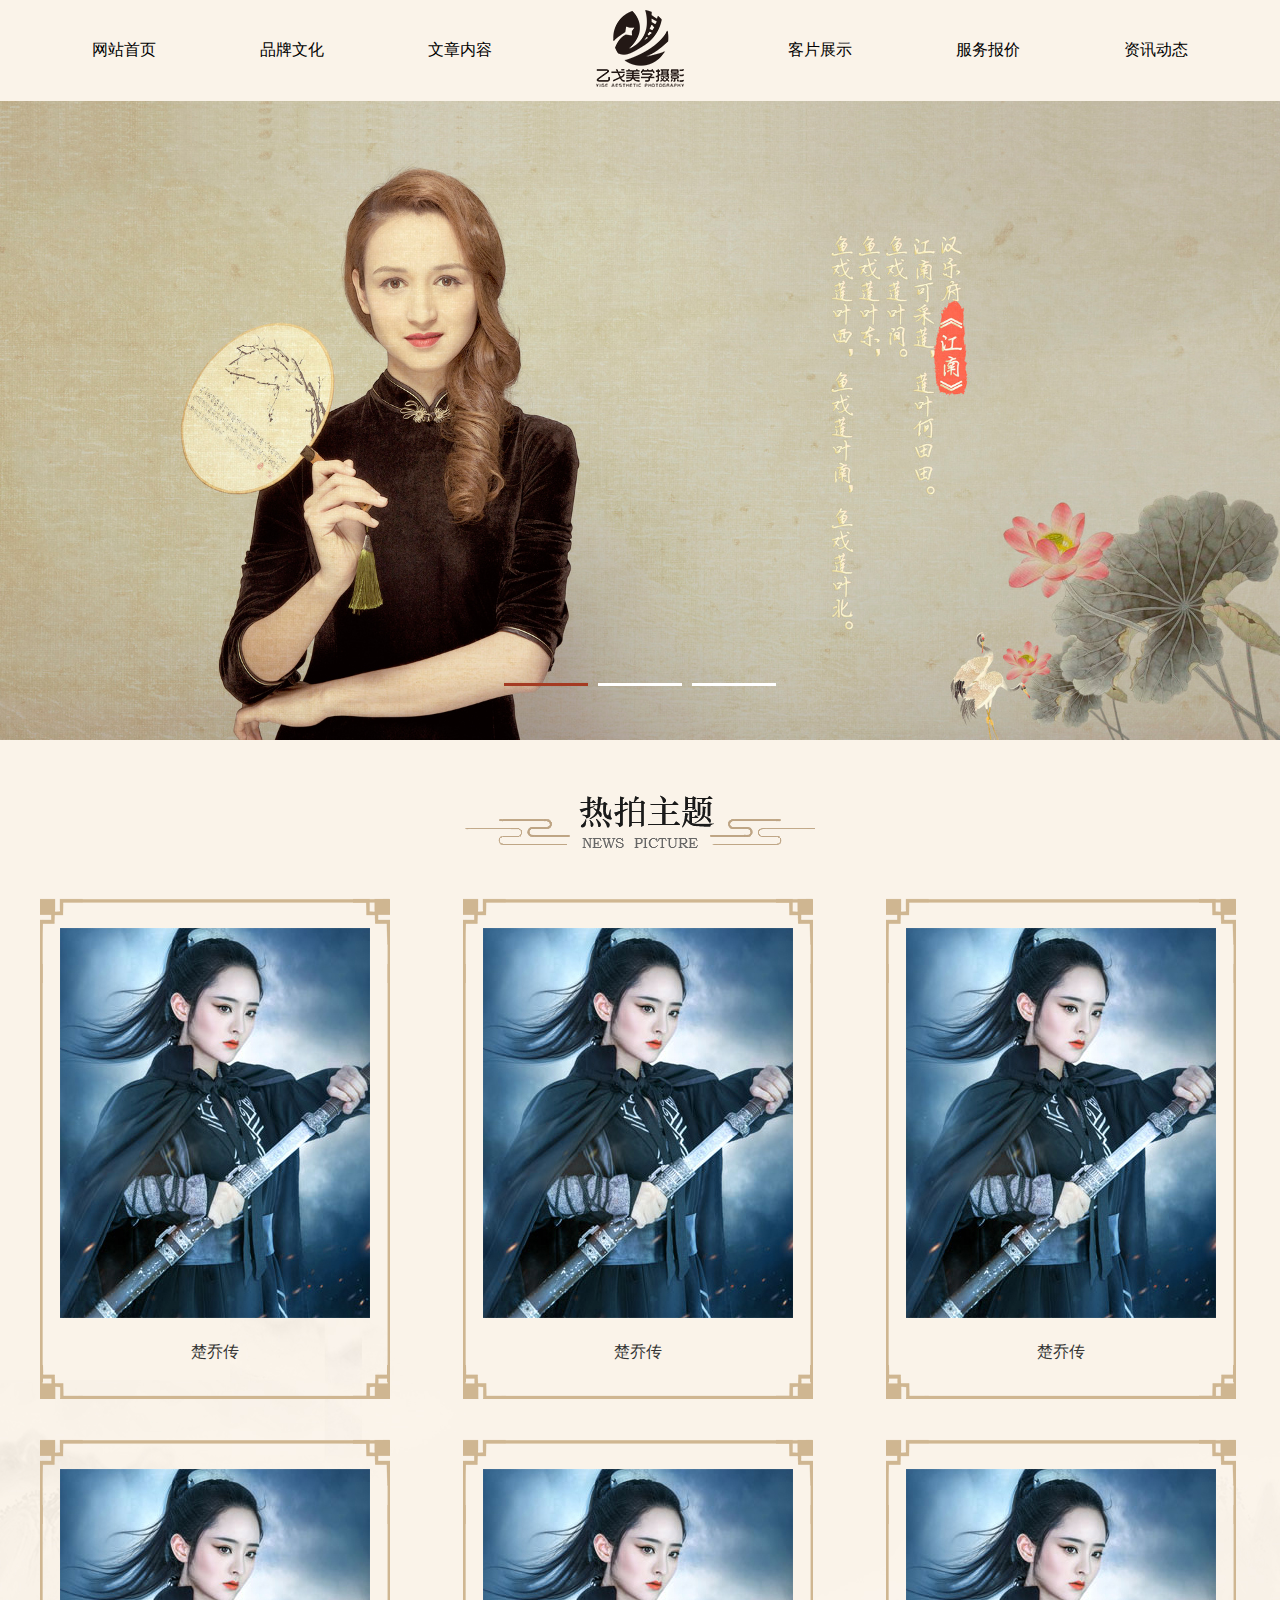
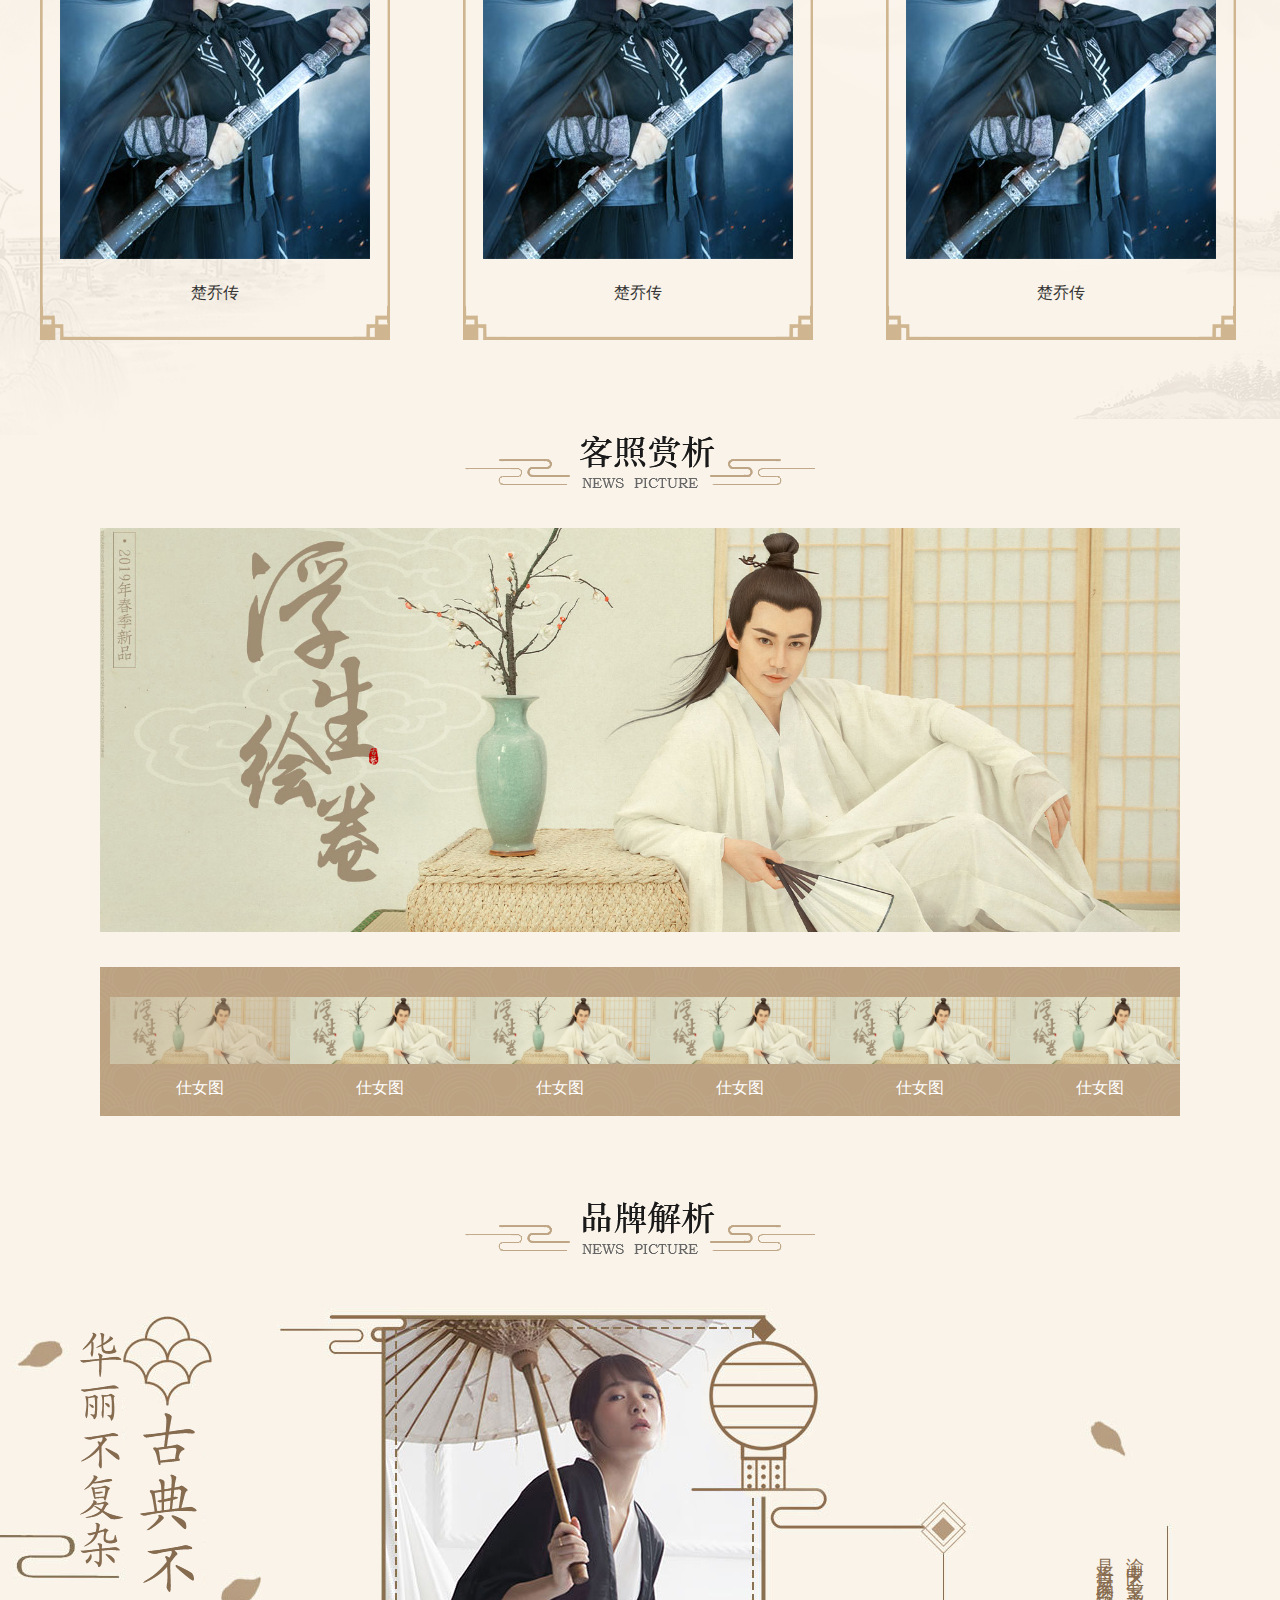
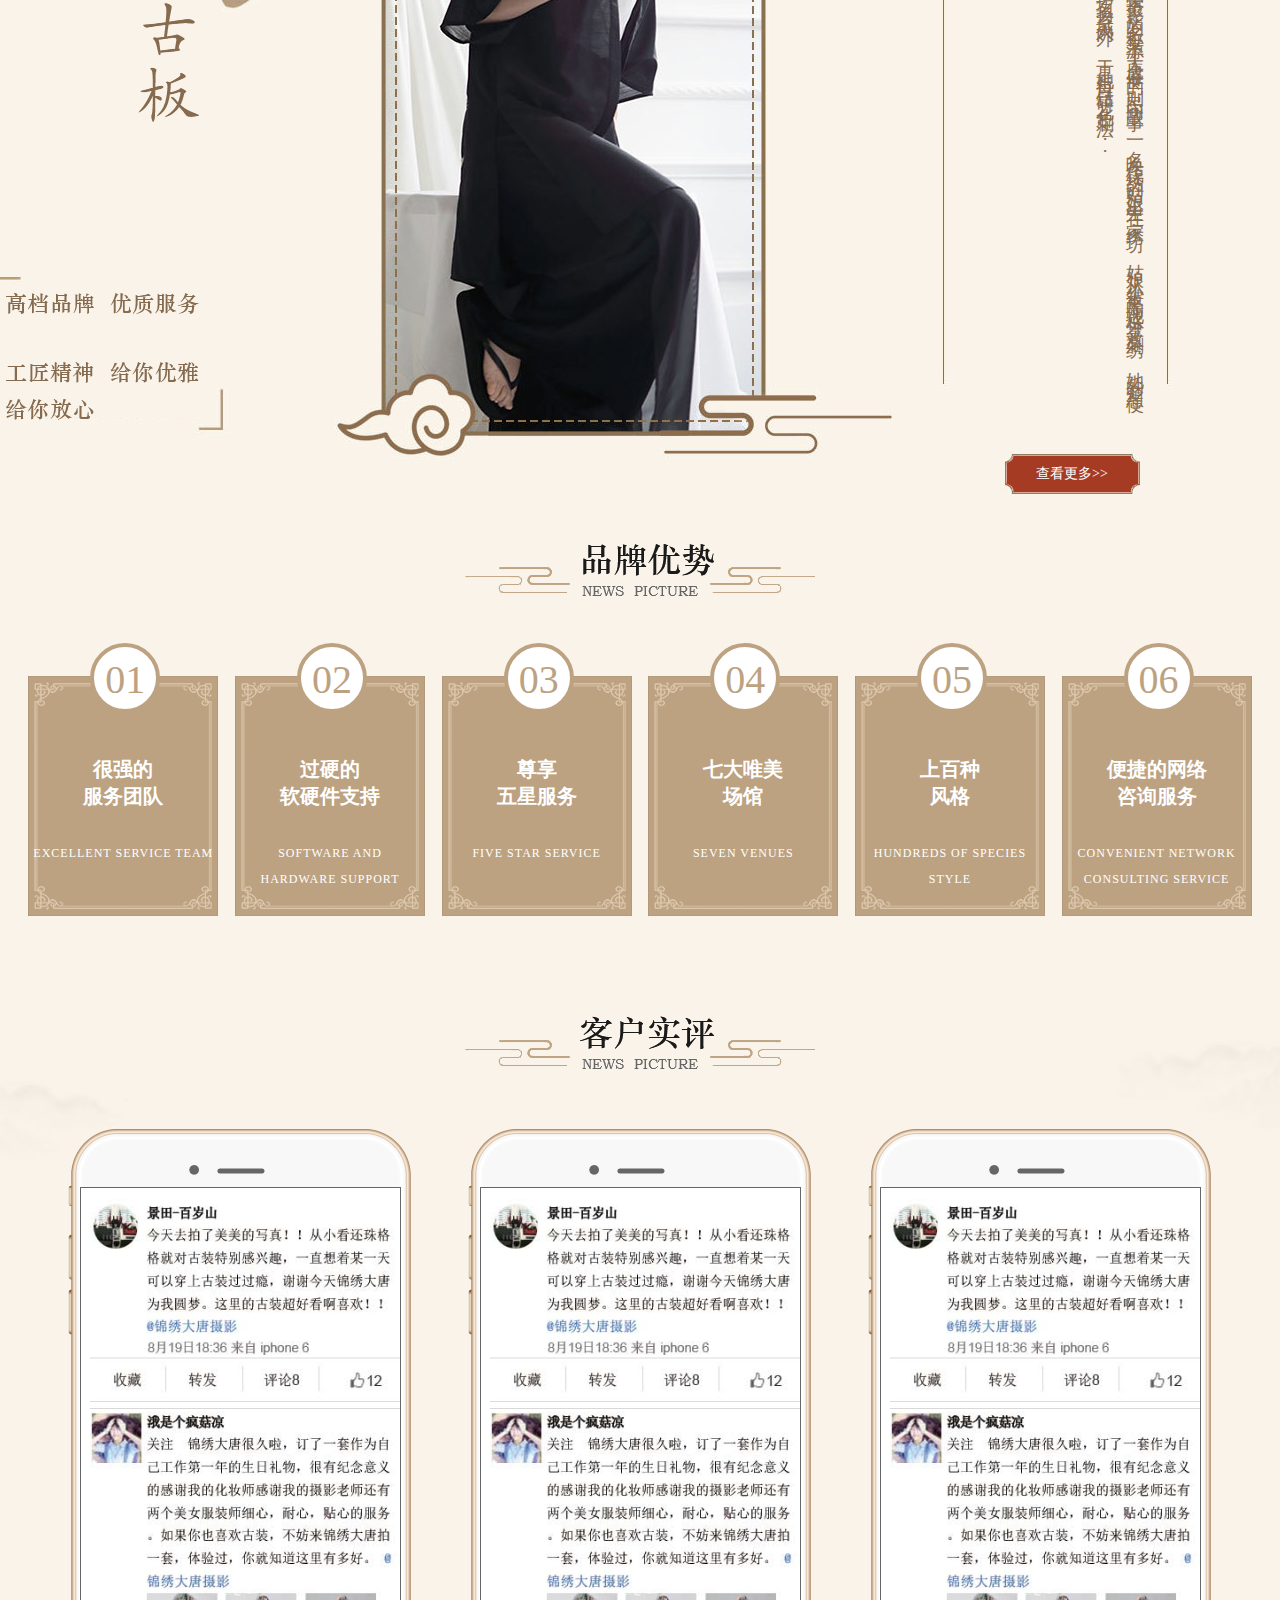
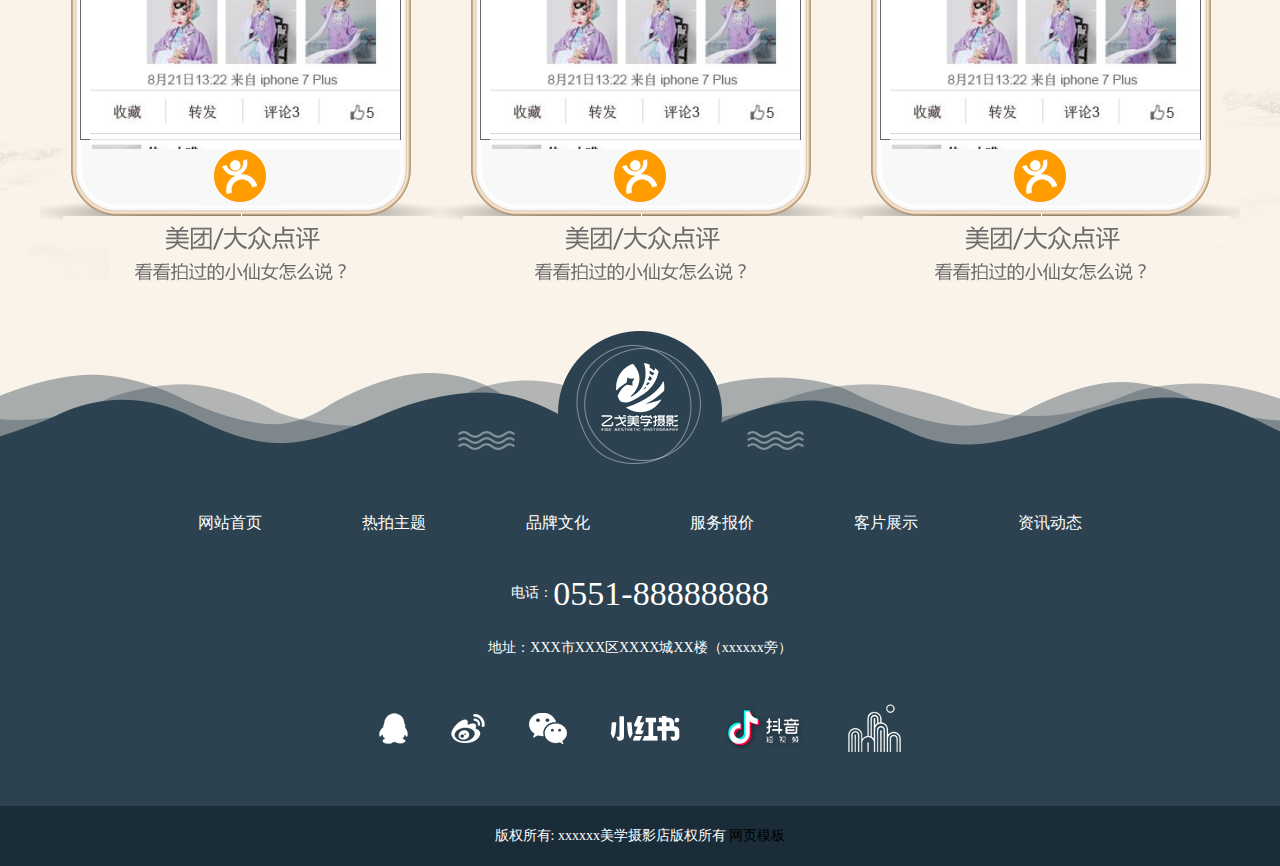
==== commit f781b236: "con" ====
--- a/a/index.html
+++ b/a/index.html
@@ -1,505 +1,360 @@
 <!DOCTYPE html>
-<html lang="en">
-<head>
-<meta charset="UTF-8">
-<meta http-equiv="Content-Type" content="text/html; charset=UTF-8" />
-<meta http-equiv="X-UA-Compatible" content="IE=edge,chrome=1">
-<title>优质精美的餐饮公司官网html模板首页 - 我爱模板网 www.5imoban.net</title>
-<link rel="stylesheet" type="text/css" href="http://www.5imoban.net/download/css/animate-3.7.0.css"/>
-<link rel="stylesheet" type="text/css" href="http://www.5imoban.net/download/fullPage/fullPage-2.4.6.css">
-<link rel="stylesheet" type="text/css" href="http://www.5imoban.net/download/swiper/swiper-3.4.2.min.css"/>
-<link rel="stylesheet" type="text/css" href=" css/style.css" />
-</head>
-<body>
-<div class="barwrap clearfix">
-	<a href="" class="logo"><img src="img/logo.png" /></a>
-	<ul class="navbar">
-		<li class="on">
-			<a href="index.html">网站首页<b></b></a>
-		</li>
-		<li>
-			<a href="">关于我们<b></b></a>
-		</li>
-		<li>
-			<a href="details.html">产品中心<b></b></a>
-		</li>
-		<li>
-			<a href="sale.html">销售网络<b></b></a>
-		</li>
-		<li>
-			<a href="case.html">案例展示<b></b></a>
-		</li>
-		<li>
-			<a href="news.html">新闻资讯<b></b></a>
-		</li>
-		<li>
-			<a href="contact.html">联系我们<b></b></a>
-		</li>
-	</ul>
-	<div class="div2">
-		<h3>
-			<strong>咨询服务热线</strong>
-			<b>0551-88888888</b>
-		</h3>
-		<span class="zoom"><img src="img/zoom.png"/></span>
-	</div>
-</div>
-
-<div class="search-box clearfix">
-	<span class="search-close"><img src="img/close.png"/></span>
-	<div class="div">
-		<div class="clearfix">
-			<input type="text" value="" placeholder="请输入关键词" onfocus="this.placeholder=''" onblur="this.placeholder='请输入关键词'" class="fl in" />
-			<input type="submit" name="" id="" value="搜索" class="sub fl" />
-		</div>
-		<p>
-			<strong>热搜关键词:</strong>
-			<a href="">薯片 </a>
-			<a href="">香辣味牛肉粒 </a>
-			<a href="">菲律宾风味芒果干 </a>
-			<a href="">酒鬼锅巴 </a>
-		</p>
-	</div>
-</div>
-<div id="page">
-	<div class="section index-sec1">
-		<div class="banner">
-			<ul class="bannerfix slides clearfix">
-				<li>
-					<img class="bimg" src="img/bg1.jpg" />
-				</li>
-				<li>
-					<img class="bimg" src="img/bg1.jpg" />
-				</li>
-				<li>
-					<img class="bimg" src="img/bg1.jpg" />
-				</li>
-			</ul>
-			<div class="bamnline"><span></span></div>
-		</div>
-	</div>
-	<div class="section index-sec2">
-		<div class="sec2-cont">
-			<div class="text animated">
-				<h3 id="effect2">xxxxx休闲零食</h3>
-				<h4>秉承“   诚信”“务实”、“创新”、“进取”的企业精神</h4>
+<html lang="zh">
+
+	<head>
+		<meta charset="UTF-8">
+		<meta http-equiv="Content-Type" content="text/html; charset=UTF-8" />
+		<meta http-equiv="X-UA-Compatible" content="IE=edge,chrome=1">
+		<meta name="viewport" content="width=device-width,initial-scale=1.0,user-scalable=no" />
+		<meta name="apple-mobile-web-app-capable" content="yes" />
+		<meta name="apple-mobile-web-app-status-bar-style" content="black" />
+		<meta name="renderer" content="webkit" />
+		<meta name="screen-orientation" content="portrait" />
+		<meta name="x5-orientation" content="portrait" />
+		<title>中国风摄影网站html模板首页 - 我爱模板网 www.5imoban.net</title>
+		<link rel="stylesheet" type="text/css" href="css/slippry.css" />
+		<link rel="stylesheet" type="text/css" href="css/style.css" />
+	</head>
+
+	<body class="body">
+
+		<div class="top">
+			<div class="w1200">
+				<ul>
+					<li>
+						<a href="index.html">网站首页 </a>
+					</li>
+					<li>
+						<a href="">品牌文化</a>
+					</li>
+					<li>
+						<a href="details.html">文章内容<b></b></a>
+					</li>
+					<li>
+						<a href="index.html" class="logo"><img src="img/logo.png" /></a>
+					</li>
+					<li>
+						<a href="case.html">客片展示 </a>
+					</li>
+					<li>
+						<a href="serviceprice.html">服务报价 </a>
+					</li>
+					<li>
+						<a href="news.html">资讯动态</a>
+					</li>
+				</ul>
+			</div>
+		</div>
+		<div class="clearfix banner">
+			<div class="flexslider ">
+				<ul class="slides">
+					<li>
+						<a href=""><img src="img/banner.jpg" width="100%" height="auto" alt="" /></a>
+					</li>
+					<li>
+						<a href=""><img src="img/banner.jpg" width="100%" height="auto" alt="" /></a>
+					</li>
+					<li>
+						<a href=""><img src="img/banner.jpg" width="100%" height="auto" alt="" /></a>
+					</li>
+				</ul>
+			</div>
+		</div>
+
+		<div class="index-sec1">
+			<div class="w1200">
+				<div class="tit">
+					<img src="img/t1.png" />
+				</div>
+				<ul class="clearfix">
+					<li>
+						<a href="">
+							<figure><img src="img/tu2.jpg" /></figure>
+							<p>楚乔传</p>
+						</a>
+					</li>
+					<li>
+						<a href="">
+							<figure><img src="img/tu2.jpg" /></figure>
+							<p>楚乔传</p>
+						</a>
+					</li>
+					<li>
+						<a href="">
+							<figure><img src="img/tu2.jpg" /></figure>
+							<p>楚乔传</p>
+						</a>
+					</li>
+					<li>
+						<a href="">
+							<figure><img src="img/tu2.jpg" /></figure>
+							<p>楚乔传</p>
+						</a>
+					</li>
+					<li>
+						<a href="">
+							<figure><img src="img/tu2.jpg" /></figure>
+							<p>楚乔传</p>
+						</a>
+					</li>
+					<li>
+						<a href="">
+							<figure><img src="img/tu2.jpg" /></figure>
+							<p>楚乔传</p>
+						</a>
+					</li>
+
+				</ul>
+			</div>
+		</div>
+
+		<div class="index-sec2">
+			<div class="tit">
+				<img src="img/t2.png" />
+			</div>
+			<div class="box">
+				<div class="htmleaf-content">
+					<ul id="thumbnails">
+						<li>
+							<a href="#slide1">
+								<img src="img/tu1.jpg" alt="">
+							</a>
+						</li>
+						<li>
+							<a href="#slide2">
+								<img src="img/tu1.jpg" alt="">
+							</a>
+						</li>
+						<li>
+							<a href="#slide3">
+								<img src="img/tu1.jpg" alt="">
+							</a>
+						</li>
+						<li>
+							<a href="#slide4">
+								<img src="img/tu1.jpg" alt="">
+							</a>
+						</li>
+						<li>
+							<a href="#slide5">
+								<img src="img/tu1.jpg" alt="">
+							</a>
+						</li>
+						<li>
+							<a href="#slide6">
+								<img src="img/tu1.jpg" alt="">
+							</a>
+						</li>
+					</ul>
+					<div class="thumb-box">
+						<ul class="thumbs">
+							<li>
+								<a href="#1" data-slide="1">
+									<img src="img/tu1.jpg" alt="">
+									<p>仕女图</p>
+								</a>
+							</li>
+							<li>
+								<a href="#2" data-slide="2"><img src="img/tu1.jpg" alt="">
+									<p>仕女图</p>
+								</a>
+							</li>
+							<li>
+								<a href="#3" data-slide="3"><img src="img/tu1.jpg" alt="">
+									<p>仕女图</p>
+								</a>
+							</li>
+							<li>
+								<a href="#4" data-slide="4"><img src="img/tu1.jpg" alt="">
+									<p>仕女图</p>
+								</a>
+							</li>
+							<li>
+								<a href="#5" data-slide="5"><img src="img/tu1.jpg" alt="">
+									<p>仕女图</p>
+								</a>
+							</li>
+							<li>
+								<a href="#6" data-slide="6"><img src="img/tu1.jpg" alt="">
+									<p>仕女图</p>
+								</a>
+							</li>
+						</ul>
+					</div>
+				</div>
+			</div>
+		</div>
+
+		<div class="index-sec3">
+			<div class="tit">
+				<img src="img/t3.png" />
+			</div>
+			<div class="box">
+				<div class="w1200">
+					<p>
+						渝中区乙戈美学摄影店的名称来源于大唐盛世的一则民间故事，一名唤作锦绣的姑娘出生在一家绣坊，姑娘从小被熏陶地格外喜欢刺绣，她的梦想便是将自家的绣坊名扬京城内外，于是她每日钻研花色刺法····
+					</p>
+					<a href="" class="more">查看更多>></a>
+				</div>
+			</div>
+		</div>
+
+		<div class="index-sec4">
+			<div class="tit">
+				<img src="img/t4.png" />
+			</div>
+			<div class="box">
+				<ul>
+					<li>
+						<a href="">
+							<strong>01</strong>
+							<h3>
+ 								很强的<br/>
+								服务团队
+ 							</h3>
+							<p>EXCELLENT SERVICE TEAM</p>
+						</a>
+					</li>
+					<li>
+						<a href="">
+							<strong>02</strong>
+							<h3>
+ 								过硬的<br/>
+								软硬件支持
+ 							</h3>
+							<p> Software and<br /> hardware support </p>
+						</a>
+					</li>
+					<li>
+						<a href="">
+							<strong>03</strong>
+							<h3>
+ 								尊享<br/>
+五星服务
+ 							</h3>
+							<p> Five star service </p>
+						</a>
+					</li>
+					<li>
+						<a href="">
+							<strong>04</strong>
+							<h3>
+ 								七大唯美<br />
+场馆
+ 							</h3>
+							<p> Seven venues </p>
+						</a>
+					</li>
+					<li>
+						<a href="">
+							<strong>05</strong>
+							<h3>
+ 							上百种<br />
+风格
+ 							</h3>
+							<p>Hundreds of species<br /> style
+							</p>
+						</a>
+					</li>
+					<li>
+						<a href="">
+							<strong>06</strong>
+							<h3>
+ 								便捷的网络<br />
+咨询服务
+ 							</h3>
+							<p> Convenient Network <br /> Consulting service </p>
+						</a>
+					</li>
+				</ul>
+			</div>
+		</div>
+
+		
+		<div class="index-sec5">
+			<div class="tit">
+				<img src="img/t5.png"/>
+			</div>
+			<div class="w1200">
+				<ul>
+					<li>
+						<a href="">
+							<div class="tu">
+								<img src="img/pingjia.jpg"/>
+							</div>
+						</a>
+					</li>
+					<li>
+						<a href="">
+							<div class="tu">
+								<img src="img/pingjia.jpg"/>
+							</div>
+						</a>
+					</li>
+					<li>
+						<a href="">
+							<div class="tu">
+								<img src="img/pingjia.jpg"/>
+							</div>
+						</a>
+					</li>
+				</ul>
+			</div>
+		</div>
+		
+		<div class="foot">
+			<div class="w1200">
+				<a href="" class="logo3"></a>
 				<p class="p1">
-					广东XXXX食品有限公司成立于1996年，XXXX食品有限公司有限公司作为一家民营独资企业注册诞生，秉承“ 诚信”“务实”、 “创新”、“进 取”的企业精神，以生产加工和销售各种肉类制品、豆类制品、鱼类制品熟食等产品为主体。秉承“ 诚信”“务实”、“创新”、“进取”的企业精神，以生产加工和销售各种肉类制品、
+					<a href="">网站首页</a><a href="">热拍主题</a><a href=""> 品牌文化</a><a href="">服务报价</a><a href="">客片展示</a><a href="">资讯动态</a>
 				</p>
-			</div>
-			<ul class="animated delay-1s">
-				<li>
-					<strong>2019</strong>
-					<p>成立于2019年</p>
-				</li>						
-				<li><b></b></li>
-				<li>
-					<strong>5000000</strong>
-					<p>总投资约500万元</p>
-				</li>
-				<li><b></b></li>
-				<li>
-					<strong>1500+</strong>
-					<p>公司员工</p>
-				</li>
-				<li><b></b></li>
-				<li>
-					<strong>100+</strong>
-					<p>产品种类</p>
-				</li>
-			</ul>
-			<a href="" class="more animated delay-2s ">
-				了解更多						
-			</a>
-
-		</div>
-
-	</div>
-	<div class="section index-sec3">
-		<div class="sec3-cont">
-			<div class="swiper-container animated" id="swiper1">
-				<div class="swiper-wrapper">				         
-		             <div class="swiper-slide">
-		            	<div class="cp-text">
-		            		<h3>锅巴系列<b></b></h3>
-							<p class="p1">
-								<a href="">160g香辣锅巴</a>
-								<a href="">160g酒鬼锅巴</a>
-								<a href="">160g蒜香锅巴</a>
-							</p>
-							<a href="" class="more">
-								查看更多
-								<div class="line"></div>								
-							</a>
-		            	</div>
-						<div class="cp-tu">
-							<img src="img/tu1.png"/>
-						</div>
-		            </div>
-		             <div class="swiper-slide">
-		            	<div class="cp-text">
-		            		<h3>锅巴系列<b></b></h3>
-							<p class="p1">
-								<a href="">160g香辣锅巴</a>
-								<a href="">160g酒鬼锅巴</a>
-								<a href="">160g蒜香锅巴</a>
-							</p>
-							<a href="" class="more">
-								查看更多
-								<div class="line"></div>								
-							</a>
-		            	</div>
-						<div class="cp-tu">
-							<img src="img/tu1.png"/>
-						</div>
-		            </div>
-		             <div class="swiper-slide">
-		            	<div class="cp-text">
-		            		<h3>锅巴系列<b></b></h3>
-							<p class="p1">
-								<a href="">160g香辣锅巴</a>
-								<a href="">160g酒鬼锅巴</a>
-								<a href="">160g蒜香锅巴</a>
-							</p>
-							<a href="" class="more">
-								查看更多
-								<div class="line"></div>								
-							</a>
-		            	</div>
-						<div class="cp-tu">
-							<img src="img/tu1.png"/>
-						</div>
-		            </div>
-		             <div class="swiper-slide">
-		            	<div class="cp-text">
-		            		<h3>锅巴系列<b></b></h3>
-							<p class="p1">
-								<a href="">160g香辣锅巴</a>
-								<a href="">160g酒鬼锅巴</a>
-								<a href="">160g蒜香锅巴</a>
-							</p>
-							<a href="" class="more">
-								查看更多
-								<div class="line"></div>								
-							</a>
-		            	</div>
-						<div class="cp-tu">
-							<img src="img/tu1.png"/>
-						</div>
-		            </div>
-		             <div class="swiper-slide">
-		            	<div class="cp-text">
-		            		<h3>锅巴系列<b></b></h3>
-							<p class="p1">
-								<a href="">160g香辣锅巴</a>
-								<a href="">160g酒鬼锅巴</a>
-								<a href="">160g蒜香锅巴</a>
-							</p>
-							<a href="" class="more">
-								查看更多
-								<div class="line"></div>								
-							</a>
-		            	</div>
-						<div class="cp-tu">
-							<img src="img/tu1.png"/>
-						</div>
-		            </div>
-		             <div class="swiper-slide">
-		            	<div class="cp-text">
-		            		<h3>锅巴系列<b></b></h3>
-							<p class="p1">
-								<a href="">160g香辣锅巴</a>
-								<a href="">160g酒鬼锅巴</a>
-								<a href="">160g蒜香锅巴</a>
-							</p>
-							<a href="" class="more">
-								查看更多
-								<div class="line"></div>								
-							</a>
-		            	</div>
-						<div class="cp-tu">
-							<img src="img/tu1.png"/>
-						</div>
-		            </div>
-		             <div class="swiper-slide">
-		            	<div class="cp-text">
-		            		<h3>锅巴系列<b></b></h3>
-							<p class="p1">
-								<a href="">160g香辣锅巴</a>
-								<a href="">160g酒鬼锅巴</a>
-								<a href="">160g蒜香锅巴</a>
-							</p>
-							<a href="" class="more">
-								查看更多
-								<div class="line"></div>								
-							</a>
-		            	</div>
-						<div class="cp-tu">
-							<img src="img/tu1.png"/>
-						</div>
-		            </div>
-		            
-		             <div class="swiper-slide">
-		            	<div class="cp-text">
-		            		<h3>锅巴系列<b></b></h3>
-							<p class="p1">
-								<a href="">160g香辣锅巴</a>
-								<a href="">160g酒鬼锅巴</a>
-								<a href="">160g蒜香锅巴</a>
-							</p>
-							<a href="" class="more">
-								查看更多
-								<div class="line"></div>								
-							</a>
-		            	</div>
-						<div class="cp-tu">
-							<img src="img/tu1.png"/>
-						</div>
-		            </div>
-		        </div>
-		         <div class="pagination"></div>
-			</div>
-			
-			
-		</div>
-	</div>
-	<div class="section index-sec4">
+				<p class="p2">
+					电话：<span>  0551-88888888</span>
+				</p>
+				<p class="p3 p2">
+					地址：XXX市XXX区XXXX城XX楼（xxxxxx旁）
+				</p>
+				<p class="p4">
+					<a href=""><img src="img/i1.png"/><img src="img/code.jpg" class="code"/></a>
+					<a href=""><img src="img/i2.png"/><img src="img/code.jpg"  class="code"/></a>
+					<a href=""><img src="img/i3.png"/><img src="img/code.jpg" class="code"/></a>
+					<a href=""><img src="img/i4.png"/><img src="img/code.jpg" class="code"/></a>
+					<a href=""><img src="img/i5.png"/><img src="img/code.jpg" class="code"/></a>
+					<a href=""><img src="img/i6.png"/><img src="img/code.jpg" class="code"/></a>
+				</p>
+				
+			</div>
+		</div>
 		
-		<div class="swiper-container animated" id="swiper2">
-				<div class="swiper-wrapper">
-		            <div class="swiper-slide">				            	
-		            	<a href="">
-		            		<figure>
-		            			<img src="img/dianmian.jpg"/>
-		            			<div class="mask"></div>
-		            			<span><img src="img/logo1.png"/></span>
-		            		</figure>
-		            		<p>淮河路步行街点店面</p>
-		            	</a>				            	
-		            </div>	
-		            <div class="swiper-slide">				            	
-		            	<a href="">
-		            		<figure>
-		            			<img src="img/dianmian.jpg"/>
-		            			<div class="mask"></div>
-		            			<span><img src="img/logo1.png"/></span>
-		            		</figure>
-		            		<p>淮河路步行街点店面</p>
-		            	</a>					            	
-		            </div>	
-		            <div class="swiper-slide">				            	
-		            	<a href="">
-		            		<figure>
-		            			<img src="img/dianmian.jpg"/>
-		            			<div class="mask"></div>
-		            			<span><img src="img/logo1.png"/></span>
-		            		</figure>
-		            		<p>淮河路步行街点店面</p>
-		            	</a>					            	
-		            </div>	
-		            <div class="swiper-slide">				            	
-		            	<a href="">
-		            		<figure>
-		            			<img src="img/dianmian.jpg"/>
-		            			<div class="mask"></div>
-		            			<span><img src="img/logo1.png"/></span>
-		            		</figure>
-		            		<p>淮河路步行街点店面</p>
-		            	</a>						            	
-		            </div>	
-		            <div class="swiper-slide">				            	
-		            	<a href="">
-		            		<figure>
-		            			<img src="img/dianmian.jpg"/>
-		            			<div class="mask"></div>
-		            			<span><img src="img/logo1.png"/></span>
-		            		</figure>
-		            		<p>淮河路步行街点店面</p>
-		            	</a>						            	
-		            </div>	
-		            
-		            <div class="swiper-slide">				            	
-		            	<a href="">
-		            		<figure>
-		            			<img src="img/dianmian.jpg"/>
-		            			<div class="mask"></div>
-		            			<span><img src="img/logo1.png"/></span>
-		            		</figure>
-		            		<p>淮河路步行街点店面</p>
-		            	</a>						            	
-		            </div>	
-		            <div class="swiper-slide">				            	
-		            	<a href="">
-		            		<figure><img src="img/dianmian.jpg"/></figure>
-		            		<p>淮河路步行街点店面</p>
-		            	</a>				            	
-		            </div>	
-		            <div class="swiper-slide">				            	
-		            	<a href="">
-		            		<figure>
-		            			<img src="img/dianmian.jpg"/>
-		            			<div class="mask"></div>
-		            			<span><img src="img/logo1.png"/></span>
-		            		</figure>
-		            		<p>XXXXXXXX街点店面</p>
-		            	</a>						            	
-		            </div>	
-		       </div>     
-		        <span class="line"></span>
-	   			 <div class="swiper-button-next"> &gt; </div>
-	   			 <div class="swiper-button-prev"> &lt;</div>
-		</div>				
-	</div>
-	<div class="section index-sec5">
-		<ul>
-			<li class="animated  delay-1s">
-				<a href="">
-					<div class="time">
-						<strong>2019</strong>
-						<b>08-22</b>
-					</div>
-					<figcaption>
-						<h3>舌尖经济”兴起，舌尖上的“中国力量”引关注</h3>
-						<p>年年岁岁人相似，岁岁年年物不同，2018年5月16日一年一度的上海中食展在上海新国际博览中心如期举行。</p>
-					</figcaption>
-				</a>
-			</li>
-			<li class="animated  delay-2s">
-				<a href="">
-					<div class="time">
-						<strong>2019</strong>
-						<b>08-22</b>
-					</div>
-					<figcaption>
-						<h3>舌尖经济”兴起，舌尖上的“中国力量”引关注</h3>
-						<p>年年岁岁人相似，岁岁年年物不同，2018年5月16日一年一度的上海中食展在上海新国际博览中心如期举行。</p>
-					</figcaption>
-				</a>
-			</li>
-			<li class="animated  delay-3s">
-				<a href="">
-					<div class="time">
-						<strong>2019</strong>
-						<b>08-22</b>
-					</div>
-					<figcaption>
-						<h3>舌尖经济”兴起，舌尖上的“中国力量”引关注</h3>
-						<p>年年岁岁人相似，岁岁年年物不同，2018年5月16日一年一度的上海中食展在上海新国际博览中心如期举行。</p>
-					</figcaption>
-				</a>
-			</li>
-			<li class="animated  delay-4s">
-				<a href="">
-					<div class="time">
-						<strong>2019</strong>
-						<b>08-22</b>
-					</div>
-					<figcaption>
-						<h3>舌尖经济”兴起，舌尖上的“中国力量”引关注</h3>
-						<p>年年岁岁人相似，岁岁年年物不同，2018年5月16日一年一度的上海中食展在上海新国际博览中心如期举行。</p>
-					</figcaption>
-				</a>
-			</li>
-		</ul>
-		<a href="" class="more btn-3 animated  delay-5s"><span>more  news</span></a>
-		
-	</div>
-	<div class="section index-sec6">
-		<div class="sec6-cont">
-			
-			<div class="tit animated">
-				<h2 id="effect">Contact  Us</h2>
-				<h3>联系我们</h3>
-				<p>如有任何问题请联系我们，我们7*24小时竭诚为您服务</p>
-			</div>
-			<ul class="animated delay-1s">
-				<li>
-					<img src="img/f1.png" alt="" />
-					<div>
-						<p class="p1">电话</p>
-						<p class="p2">023-88888888</p>
-					</div>
-				</li>
-				<li>
-					<b></b><i></i>
-				</li>
-				<li>
-					<img src="img/f2.png" alt="" />
-					<div>
-						<p class="p1">邮箱</p>
-						<p class="p2">88888888@qq.com</p>
-					</div>
-				</li>
-				<li>
-					<b></b><i></i>
-				</li>
-				<li>
-					<img src="img/f2.png" alt="" />
-					<div>
-						<p class="p1">地址</p>
-						<p class="p2">普宁市里湖镇广场前中路二<br />
-						街第三间首层</p>
-					</div>
-				</li>
-			</ul>
-			<p class="p3 animated delay-2s">
-				<span>友情链接：</span><a href=""> 麻花</a> <a href=""> 麻花</a><a href=""> 麻花</a><a href=""> 麻花</a><a href=""> 麻花</a><a href=""> 麻花</a>
-				<a href=""> 麻花</a>
-			</p>
-			<p class="copyright animated delay-3s">版权所有 © 1999-2019 广东XXXX食品有限公司 Copyright © 1999-2019 300.cn All Rights Reserved</p>
-			
-		</div>
-	</div>
-</div>
-
-<script src="http://www.5imoban.net/download/jquery/jquery-1.8.3.min.js"></script>
-<script src="http://www.5imoban.net/download/swiper/swiper-3.4.2.min.js"></script>
-<script src="js/banner.js"></script>
-<script src="js/index.js"></script>
-<script src="js/plugin.js"></script>		
-<script src="http://www.5imoban.net/download/fullPage/fullPage-2.7.1.min.js"></script>
-<script src="js/more.js"></script>
-<script>			
-	
-	$('#page').fullpage({
-		autoTime: 5000,
-		navigation: true,
-		anchors: ['page1', 'page2', 'page3', 'page4', 'page5', 'page6'],
-		menu: '#menu',
-		navigationTooltips: ['网站首页', '关于我们', '产品中心', '店面形象', '新闻资讯', '联系我们'],
-		afterLoad: function(anchorLink, index) {
-			var loadedSection = $(this);
-			$('#fp-nav').find('li').eq((index - 1)).addClass('on').siblings('li').removeClass('on');
-		}
-	});
-	
-	
-	var swiper = new Swiper('#swiper1', {
-		speed:2000,
-		autoplay : {
-		    delay:5000,
-		    disableOnInteraction: false
-		 },		
-		 slidesPerView: 5
-		
-	});
-	
-	 var swiper = new Swiper('#swiper2',{				
-		loop:true,
-		loopedSlides:3,
-		spaceBetween:80,
-		centeredSlides:true,
-		slidesPerView : 'auto',
-        pagination: '.swiper-pagination',
-        nextButton: '.swiper-button-next',
-        prevButton: '.swiper-button-prev',
-        breakpoints: { 				   
-		    1600: {
-		      spaceBetween:40,
-		    }
-	     }
-	  });  
-	
-</script>
-</body>
+		<div class="copyright">
+			版权所有: xxxxxx美学摄影店版权所有 <a href="http://www.5imoban.net" target="_blank">网页模板</a>
+		</div>
+		<script src="js/jquery-3.3.1.min.js"></script>
+		<script src="js/flexslider-min.js"></script>
+		<script src="js/SuperSlide.2.1.3.js"></script>
+		<script src="js/slippry.min.js"></script>
+		<script src="js/more.js"></script>
+
+		<script>
+			var thumbs = jQuery('#thumbnails').slippry({
+				// general elements & wrapper
+				slippryWrapper: '<div class="slippry_box thumbnails" />',
+				// options
+				transition: 'horizontal',
+				pager: false,
+				auto: false,
+				onSlideBefore: function(el, index_old, index_new) {
+					jQuery('.thumbs a img').removeClass('active');
+					jQuery('img', jQuery('.thumbs a')[index_new]).addClass('active');
+				}
+			});
+
+			jQuery('.thumbs a').click(function() {
+				thumbs.goToSlide($(this).data('slide'));
+				return false;
+			});
+		</script>
+
+	</body>
+
 </html>--- a/a/css/slippry.css
+++ b/a/css/slippry.css
@@ -0,0 +1,486 @@
+/**
+ *
+ * slippry v1.3.1 - Responsive content slider for jQuery
+ * http://slippry.com
+ *
+ * Authors: Lukas Jakob Hafner - @saftsaak
+ *          Thomas Hurd - @SeenNotHurd
+ *
+ * Copyright 2015, booncon oy - http://booncon.com
+ *
+ *
+ * Released under the MIT license - http://opensource.org/licenses/MIT
+ */
+
+
+/* kenBurns animations, very basic */
+
+@-webkit-keyframes left-right {
+	0% {
+		-moz-transform: translateY(-20%) translateX(-10%);
+		-ms-transform: translateY(-20%) translateX(-10%);
+		-webkit-transform: translateY(-20%) translateX(-10%);
+		transform: translateY(-20%) translateX(-10%);
+	}
+	100% {
+		-moz-transform: translateY(0%) translateX(10%);
+		-ms-transform: translateY(0%) translateX(10%);
+		-webkit-transform: translateY(0%) translateX(10%);
+		transform: translateY(0%) translateX(10%);
+	}
+}
+
+@-moz-keyframes left-right {
+	0% {
+		-moz-transform: translateY(-20%) translateX(-10%);
+		-ms-transform: translateY(-20%) translateX(-10%);
+		-webkit-transform: translateY(-20%) translateX(-10%);
+		transform: translateY(-20%) translateX(-10%);
+	}
+	100% {
+		-moz-transform: translateY(0%) translateX(10%);
+		-ms-transform: translateY(0%) translateX(10%);
+		-webkit-transform: translateY(0%) translateX(10%);
+		transform: translateY(0%) translateX(10%);
+	}
+}
+
+@-ms-keyframes left-right {
+	0% {
+		-moz-transform: translateY(-20%) translateX(-10%);
+		-ms-transform: translateY(-20%) translateX(-10%);
+		-webkit-transform: translateY(-20%) translateX(-10%);
+		transform: translateY(-20%) translateX(-10%);
+	}
+	100% {
+		-moz-transform: translateY(0%) translateX(10%);
+		-ms-transform: translateY(0%) translateX(10%);
+		-webkit-transform: translateY(0%) translateX(10%);
+		transform: translateY(0%) translateX(10%);
+	}
+}
+
+@keyframes left-right {
+	0% {
+		-moz-transform: translateY(-20%) translateX(-10%);
+		-ms-transform: translateY(-20%) translateX(-10%);
+		-webkit-transform: translateY(-20%) translateX(-10%);
+		transform: translateY(-20%) translateX(-10%);
+	}
+	100% {
+		-moz-transform: translateY(0%) translateX(10%);
+		-ms-transform: translateY(0%) translateX(10%);
+		-webkit-transform: translateY(0%) translateX(10%);
+		transform: translateY(0%) translateX(10%);
+	}
+}
+
+@-webkit-keyframes right-left {
+	0% {
+		-moz-transform: translateY(0%) translateX(10%);
+		-ms-transform: translateY(0%) translateX(10%);
+		-webkit-transform: translateY(0%) translateX(10%);
+		transform: translateY(0%) translateX(10%);
+	}
+	100% {
+		-moz-transform: translateY(-20%) translateX(-10%);
+		-ms-transform: translateY(-20%) translateX(-10%);
+		-webkit-transform: translateY(-20%) translateX(-10%);
+		transform: translateY(-20%) translateX(-10%);
+	}
+}
+
+@-moz-keyframes right-left {
+	0% {
+		-moz-transform: translateY(0%) translateX(10%);
+		-ms-transform: translateY(0%) translateX(10%);
+		-webkit-transform: translateY(0%) translateX(10%);
+		transform: translateY(0%) translateX(10%);
+	}
+	100% {
+		-moz-transform: translateY(-20%) translateX(-10%);
+		-ms-transform: translateY(-20%) translateX(-10%);
+		-webkit-transform: translateY(-20%) translateX(-10%);
+		transform: translateY(-20%) translateX(-10%);
+	}
+}
+
+@-ms-keyframes right-left {
+	0% {
+		-moz-transform: translateY(0%) translateX(10%);
+		-ms-transform: translateY(0%) translateX(10%);
+		-webkit-transform: translateY(0%) translateX(10%);
+		transform: translateY(0%) translateX(10%);
+	}
+	100% {
+		-moz-transform: translateY(-20%) translateX(-10%);
+		-ms-transform: translateY(-20%) translateX(-10%);
+		-webkit-transform: translateY(-20%) translateX(-10%);
+		transform: translateY(-20%) translateX(-10%);
+	}
+}
+
+@keyframes right-left {
+	0% {
+		-moz-transform: translateY(0%) translateX(10%);
+		-ms-transform: translateY(0%) translateX(10%);
+		-webkit-transform: translateY(0%) translateX(10%);
+		transform: translateY(0%) translateX(10%);
+	}
+	100% {
+		-moz-transform: translateY(-20%) translateX(-10%);
+		-ms-transform: translateY(-20%) translateX(-10%);
+		-webkit-transform: translateY(-20%) translateX(-10%);
+		transform: translateY(-20%) translateX(-10%);
+	}
+}
+
+
+/* added to the original element calling slippry */
+
+.sy-box.sy-loading {
+	background: url("../images/sy-loader.gif") 50% 50% no-repeat;
+	-moz-background-size: 32px;
+	-o-background-size: 32px;
+	-webkit-background-size: 32px;
+	background-size: 32px;
+	min-height: 40px;
+}
+
+.sy-box.sy-loading .sy-slides-wrap,
+.sy-box.sy-loading .sy-pager {
+	visibility: hidden;
+}
+
+
+/* element that wraps the slides */
+
+.sy-slides-wrap {
+	position: relative;
+	height: 100%;
+	width: 100%;
+}
+
+.sy-slides-wrap:hover .sy-controls {
+	display: block;
+}
+
+
+/* element that crops the visible area to the slides */
+
+.sy-slides-crop {
+	height: 100%;
+	width: 100%;
+	position: absolute;
+	overflow: hidden;
+}
+
+
+/* list containing the slides */
+
+.sy-list {
+	width: 100%;
+	height: 100%;
+	list-style: none;
+	margin: 0;
+	padding: 0;
+	position: absolute;
+}
+
+.sy-list.horizontal {
+	-moz-transition: left ease;
+	-o-transition: left ease;
+	-webkit-transition: left ease;
+	transition: left ease;
+}
+
+.sy-list.vertical {
+	-moz-transition: top ease;
+	-o-transition: top ease;
+	-webkit-transition: top ease;
+	transition: top ease;
+}
+
+
+/* single slide */
+
+.sy-slide {
+	position: absolute;
+	width: 100%;
+	z-index: 2;
+}
+
+.sy-slide.kenburns {
+	width: 140%;
+	left: -20%;
+}
+
+.sy-slide.kenburns.useCSS {
+	-moz-transition-property: opacity;
+	-o-transition-property: opacity;
+	-webkit-transition-property: opacity;
+	transition-property: opacity;
+}
+
+.sy-slide.kenburns.useCSS.sy-ken:nth-child(1n) {
+	-webkit-animation-name: left-right;
+	-webkit-animation-fill-mode: forwards;
+	-moz-animation-name: left-right;
+	-moz-animation-fill-mode: forwards;
+	-o-animation-name: left-right;
+	-o-animation-fill-mode: forwards;
+	animation-name: left-right;
+	animation-fill-mode: forwards;
+}
+
+.sy-slide.kenburns.useCSS.sy-ken:nth-child(2n) {
+	-webkit-animation-name: right-left;
+	-webkit-animation-fill-mode: forwards;
+	-moz-animation-name: right-left;
+	-moz-animation-fill-mode: forwards;
+	-o-animation-name: right-left;
+	-o-animation-fill-mode: forwards;
+	animation-name: right-left;
+	animation-fill-mode: forwards;
+}
+
+.sy-slide.sy-active {
+	z-index: 3;
+}
+
+.sy-slide>img {
+	margin: 0;
+	padding: 0;
+	display: block;
+	width: 100%;
+	border: 0;
+}
+
+.sy-slide>a {
+	margin: 0;
+	padding: 0;
+	display: block;
+	width: 100%;
+}
+
+.sy-slide>a>img {
+	margin: 0;
+	padding: 0;
+	display: block;
+	width: 100%;
+	border: 0;
+}
+
+
+/* next/ prev buttons, with arrows and clickable area a lot larger than the visible buttons */
+
+.sy-controls {
+	display: none;
+	list-style: none;
+	height: 100%;
+	width: 100%;
+	position: absolute;
+	padding: 0;
+	margin: 0;
+}
+
+.sy-controls li {
+	position: absolute;
+	width: 10%;
+	min-width: 4.2em;
+	height: 100%;
+	z-index: 33;
+}
+
+.sy-controls li.sy-prev {
+	left: 0;
+	top: 0;
+}
+
+.sy-controls li.sy-prev a:after {
+	background-position: -5% 0;
+}
+
+.sy-controls li.sy-next {
+	right: 0;
+	top: 0;
+}
+
+.sy-controls li.sy-next a:after {
+	background-position: 105% 0;
+}
+
+.sy-controls li a {
+	position: relative;
+	width: 100%;
+	height: 100%;
+	display: block;
+	text-indent: -9999px;
+}
+
+.sy-controls li a:link,
+.sy-controls li a:visited {
+	opacity: 0.4;
+}
+
+.sy-controls li a:hover,
+.sy-controls li a:focus {
+	opacity: 0.8;
+	outline: none;
+}
+
+.sy-controls li a:after {
+	content: "<";
+	text-align: center;
+	text-indent: 0;
+	line-height: 2.8em;
+	color: #fff;
+	font-weight: 800;
+	position: absolute;
+	background-color: #bca281;
+	width: 2.8em;
+	height: 2.8em;
+	left: 50%;
+	top: 50%;
+	margin-top: -1.4em;
+	margin-left: -1.4em;
+	-moz-border-radius: 50%;
+	-webkit-border-radius: 50%;
+	border-radius: 50%;
+	font-family: "宋体";
+	
+}
+
+.sy-controls li.sy-next a:after{
+	content: ">";
+}
+@media only screen and (max-device-width: 600px) {
+	.sy-controls {
+		display: block;
+	}
+	.sy-controls li {
+		min-width: 2.1em;
+	}
+	.sy-controls li a:after {
+		width: 1.4em;
+		height: 1.4em;
+		margin-top: -0.7em;
+		margin-left: -0.7em;
+	}
+}
+
+
+/* captions, styled fo the overlay variant */
+
+.sy-caption-wrap {
+	position: absolute;
+	bottom: 2em;
+	z-index: 12;
+	left: 50%;
+}
+
+.sy-caption-wrap .sy-caption {
+	position: relative;
+	left: -50%;
+	background-color: rgba(0, 0, 0, 0.54);
+	color: #fff;
+	padding: 0.4em 1em;
+	-moz-border-radius: 1.2em;
+	-webkit-border-radius: 1.2em;
+	border-radius: 1.2em;
+}
+
+.sy-caption-wrap .sy-caption a:link,
+.sy-caption-wrap .sy-caption a:visited {
+	color: #e24b70;
+	font-weight: 600;
+	text-decoration: none;
+}
+
+.sy-caption-wrap .sy-caption a:hover,
+.sy-caption-wrap .sy-caption a:focus {
+	text-decoration: underline;
+}
+
+@media only screen and (max-device-width: 600px),
+screen and (max-width: 600px) {
+	.sy-caption-wrap {
+		left: 0;
+		bottom: 0.4em;
+	}
+	.sy-caption-wrap .sy-caption {
+		left: 0;
+		padding: 0.2em 0.4em;
+		font-size: 0.92em;
+		-moz-border-radius: 0;
+		-webkit-border-radius: 0;
+		border-radius: 0;
+	}
+}
+
+
+/* pager bubbles */
+
+.sy-pager {
+	overflow: hidden;
+	*zoom: 1;
+	display: block;
+	width: 100%;
+	margin: 1em 0 0;
+	padding: 0;
+	list-style: none;
+	text-align: center;
+}
+
+.sy-pager li {
+	display: inline-block;
+	width: 1.2em;
+	height: 1.2em;
+	margin: 0 1em 0 0;
+	-moz-border-radius: 50%;
+	-webkit-border-radius: 50%;
+	border-radius: 50%;
+}
+
+.sy-pager li.sy-active a {
+	background-color: #e24b70;
+}
+
+.sy-pager li a {
+	width: 100%;
+	height: 100%;
+	display: block;
+	background-color: #ccc;
+	text-indent: -9999px;
+	-moz-background-size: 2em;
+	-o-background-size: 2em;
+	-webkit-background-size: 2em;
+	background-size: 2em;
+	-moz-border-radius: 50%;
+	-webkit-border-radius: 50%;
+	border-radius: 50%;
+}
+
+.sy-pager li a:link,
+.sy-pager li a:visited {
+	opacity: 1.0;
+}
+
+.sy-pager li a:hover,
+.sy-pager li a:focus {
+	opacity: 0.6;
+}
+
+
+/* element to "keep/ fill" the space of the content, gets intrinsic height via js */
+
+.sy-filler {
+	width: 100%;
+}
+
+.sy-filler.ready {
+	-moz-transition: padding 600ms ease;
+	-o-transition: padding 600ms ease;
+	-webkit-transition: padding 600ms ease;
+	transition: padding 600ms ease;
+}--- a/a/css/style.css
+++ b/a/css/style.css
@@ -1,10 +1,10 @@
 @charset "utf-8";
-body,html{ }
-*{ margin:0; padding:0; box-sizing: border-box; -moz-box-sizing: border-box; -webkit-box-sizing: border-box; }
+body,html{ min-width: 1200px; overflow-x: hidden; }
+*{ margin:0; padding:0; box-sizing: border-box; }
 body,p,h1,h2,h3,h4,h5,table,ul,li,form,input{ margin:0; padding:0; color:#000; font-family:"Microsoft yahei"; }
 
-body,p{ font-size:14px; border:none;}
-a{ font-size:14px; color:#999; text-decoration:none; border:none; padding:0; margin:0;}
+body,p{ font-size:14px; border:none; color: #000;}
+a{ font-size:14px; color:#000; text-decoration:none; border:none; padding:0; margin:0;}
 table{border-collapse:collapse;}
 img{ border:0; margin:0; padding:0;}
 ul,li{ list-style:none; border:0; margin:0; padding:0;}
@@ -13,7 +13,7 @@
 strong,b{ font-weight:normal;}
 table,tr,td{ border-spacing:0;}
 em,i,b{ font-style:normal;}
-p{ line-height: 170%; color: #555; }
+p{ line-height: 170%; color: #555; font-size: 14px;}
 input{ border: none; background: none; }
 figcaption{ display: block;}
 input:focus{ outline: none; }
@@ -24,448 +24,195 @@
 .clearfix{*zoom:1;} 
 .clearfix:before,.clearfix:after{display:table; line-height:0; content:"";}
 .clearfix:after{clear:both;}
-input,button,table,tr,td,textarea{ font-family:Microsoft yahei,Arial;}
-.w1200{ width: 1200px; margin: 0 auto;}
-/*导航*/
-.barwrap{ padding: 0 30px;  height: 100px; position: fixed; top: 0; left: 0; right: 0; z-index: 333; display: flex; display: -ms-flexbox;
- background: rgba(0,0,0,0.2);  border-bottom: 1px solid rgba(255,255,255,0.3); align-items: center; justify-content:center;}
-.barwrap .logo{ display: block; -webkit-flex-grow: 0.5; flex-grow: 0.5; -webkit-box-flex-group: 0.5; }
-.navbar{ display: flex; display: -ms-flexbox;  display: -ms-flexbox; justify-content: space-around;  flex-grow: 1.8;
--webkit-flex-grow:  1.8; -webkit-box-flex-group: 1.8; padding-right: 45px;}
-.navbar li{  line-height: 100px;}
-.navbar li a{ color: #fff; font-size: 16px; transition: all 0.6s;  position: relative; display: block;}
-.navbar li a b{ position: absolute; left: 0; right:0; bottom: 0; height: 2px; background: #e60012; display: block; z-index: 33; width: 0;
-transition: all 0.6s; width:100%; transform: scale(0);}
-.navbar li:hover a b,.navbar li.on a b{ transform: scale(1);}
-.navbar li:hover a,.navbar li.on a{ color: #fff;}
-.barwrap  .div2{ display: flex; display: -ms-flexbox; align-items: center; -webkit-align-items: center; 
- border-left: 1px solid rgba(255,255,255,0.3); flex-grow: 0.1; justify-content: flex-end; }
-.barwrap .div2 h3{ font-size: 20px; color: #000;}
-.barwrap .div2 h3 img{ display: inline-block; margin-right: 20px; vertical-align: middle;}
-.barwrap .div2 strong{ display: block; font-size: 16px; color: #fff;  padding-bottom: 10px; line-height: 1;}
-.barwrap .div2 b{ display: block; font-size: 22px; color: #fff; font-family:segeo; line-height: 1;}
-
-/*搜索*/
-.barwrap .zoom{ cursor: pointer; display: inline-block; vertical-align: middle; margin-left:60px; }
-.search-close{ position: fixed; top: 30px; right: 30px; cursor: pointer;}
-.search-box{ background: #fff; position: fixed; top: 0px; left: 0; right: 0; background: rgba(0,0,0,0.8); z-index: 333;
- bottom: 0;  display: flex; display: -ms-flexbox;   align-items: center;
- align-items: center; -webkit-align-items: center;  transform-origin: bottom center;  -ms-transform-origin:bottom center ; -moz-transform-origin: bottom center;
- -webkit-transform-origin: bottom center;  transform: scaleY(0); -webkit-transform: scaleY(0); -moz-transform: scaleY(0); -ms-transform: scaleY(0); 
- transition: transform .3s .5s;}
-.search-box .div{ width: 800px; margin: 0 auto; transition: all .5s .3s; filter:alpha(opacity=0); opacity: 0; transform: translate(0px,20px);}
-.search-box .in{ background: #fff; height: 50px; width: 700px; padding-left: 20px; font-size: 16px;}
-.search-box .sub{ background: #e60012; height: 50px; width: 100px; font-size: 16px; color: #fff; cursor: pointer;}
-.search-box p{ padding: 30px 0 0 0;}
-.search-box p a{ display: inline-block; padding: 0 20px; font-size: 14px; color: #fff; opacity: 0.8; filter:alpha(opacity=80); transition: all 0.36s;}
-.search-box p strong{ display: inline-block; font-size: 16px; color: #fff;}
-.search-box p a:hover{ color: #d7a449;}
-.search-box .div.on{ opacity: 1; -webkit-opacity: 1;  transform: translate(0,0); -webkit-transform: translate(0,0);   -ms-transform: translate(0,0); 
--moz-transform: translate(0,0); filter:alpha(opacity=100); }
-.search-box.active{transform-origin: top center; transform: scaleY(1); transition: transform .3s;}
-
-/*banner图*/
-.banner { position:relative; overflow:hidden;}
-.banner .bannerfix >li { height: 100%; line-height: 0; opacity:0; transition:opacity 1000ms linear; -webkit-transition:opacity 1000ms linear; float:left;}
-.banner .bannerfix >li .bimg { line-height: 0; width: 100%; position: relative; transition: transform 5s ease; -webkit-transition: transform 5s ease; transform: scale(1.1); -webkit-transform: scale(1.1); -moz-transform: scale(1.1);}
-.banner .bannerfix >li.imgIn{ opacity:1; z-index:10; display:block;}
-.banner .bannerfix >li.imgIn .bimg { transform: matrix(1, 0, 0, 1, 0, 0); -webkit-transform: matrix(1, 0, 0, 1, 0, 0); }
-.banner .flex-control-nav{ width:100%; height:20px; position:absolute; left:0; bottom:30px; text-align:center; z-index:20;}
-.banner .flex-control-nav li{ display:inline-block; position:relative; margin-right:14px; width:5px; height:20px;}
-.banner .flex-control-nav li:last-child{ margin-right:0;}
-.banner .flex-control-nav li span{ display:block; text-indent:999px; overflow:hidden; width:5px; height:8px; position:absolute; background:#fff; transition:320ms; left:0; top:6px;}
-.banner .flex-control-nav li a.flex-active span{ height:20px; top:0; background:#e60012;}
-.banner .text1{ position: absolute; top: 55%; right: 0; left: 0; bottom: 0; z-index: 33;
-transform: translateY(-50%); -ms-transform: translateY(-50%);  -moz-transform: translateY(-50%);-webkit-transform: translateY(-50%);}
-.banner .text1 .p1{ text-align: center; color: #fff; font-size: 32px; animation: none;}
-.banner .text1 .p2{ text-align: center; color: #fff; font-size: 52px; font-weight: bold; padding: 0 0 15px 0;  animation: none;}
-.banner .text1 a{ text-align: center; color: #fff; font-size: 28px; display: block; margin: 0 auto; width: 350px; height: 54px;
-background: #ffcc00; border-radius: 50px; line-height: 54px; font-family: 宋体;  animation: none;}
-.banner .text1 a i{ display: inline-block; font-size: 40px; vertical-align: middle;}
-
-
-
-/*侧边导航*/
-#fp-nav{z-index: 29; position: fixed; top: 0; left: 0px; bottom: 0; background: rgba(255,255,255,0.3); width: 55px; margin-top: 0 !important;}
-#fp-nav ul{ position: absolute; top: 50%; transform: translateY(-50%);  -webkit-transform: translateY(-50%);
--moz-transform: translateY(-50%); -ms-transform: translateY(-50%); left: 0; width: 50px; }
-#fp-nav li span{ background: url(../img/icon.png) no-repeat 0 0; width: 23px; height: 25px; display: block;
-margin-left: 10px; position: relative; z-index: 22; transition: all 1s;}
-#fp-nav li:nth-child(1) span{background-position: 0px 0;}
-#fp-nav li:nth-child(2) span{background-position: 0px -42px;}
-#fp-nav li:nth-child(3) span{background-position: 0px -82px;}
-#fp-nav li:nth-child(4) span{background-position: 0px -128px;}
-#fp-nav li:nth-child(5) span{background-position: 0px -170px;}
-#fp-nav li:nth-child(6) span{background-position: -2px -215px;}
-#fp-nav li:nth-child(1) .active span{background-position: -30px 0;}
-#fp-nav li:nth-child(2) .active span{background-position: -30px -42px;}
-#fp-nav li:nth-child(3) .active span{background-position: -30px -82px;}
-#fp-nav li:nth-child(4) .active span{background-position: -30px -128px;}
-#fp-nav li:nth-child(5) .active span{background-position: -30px -170px;}
-#fp-nav li:nth-child(6) .active span{background-position: -30px -215px;}
-#fp-nav li{ position: relative;}
-#fp-nav li a{ display: block; position: relative; z-index: 999; height: 45px; width: 50px; display: flex; align-items: center;}
-.fp-tooltip{ position: absolute; left: -160px; top: 0; bottom: 0;  color: #fff; z-index: 22; padding-left: 60px; transition: all 0.8s;
- width: 150px!important; z-index: -1; line-height: 45px; height: 45px; z-index: 33; background: #E60012; } 
-#fp-nav li.on .fp-tooltip{ left: 0;}
-
-
-/*关于我们*/
-.index-sec2{  width: 100%; height: 100%; background: url(../img/bg2.jpg) no-repeat; background-size: auto; background-size: 100% 100%; }
-.sec2-cont{ background: #fff; width: 1200px; margin: 0 auto; padding:50px 130px 50px 130px; margin-top: 100px;}
-.sec2-cont h3{ color: #000; font-weight: bold; font-size: 36px; text-align: center;}
-.sec2-cont h4{ color: #E60012; font-size: 20px; text-align: center; padding-bottom: 40px; padding-top: 10px;}
-.sec2-cont .p1{ color: #000; font-size:16px; text-align: center; line-height: 40px;}
-.sec2-cont ul{ display: flex; display: -ms-flexbox; display: -webkit-flex; justify-content: space-around; padding: 50px 0;
-align-items: center;  }
-.sec2-cont li{ transition: all ease-in-out 0.3s; }
-.sec2-cont li b{ display: block; height: 50px; width: 1px; background: #E0E0E0; }
-.sec2-cont li:last-child{ border-right: none;}
-.sec2-cont strong{ color: #000; font-family: "times new roman"; font-size:30px;}
-.sec2-cont li p{ font-size: 16px; color: #666; }
-.sec2-cont .more{ display: block; background: #E60012; width: 200px; height: 50px; text-align: center; color: #fff; font-size: 16px;
-line-height: 50px; border-radius: 50px; margin: 0 auto; opacity: 1; filter:blur(0px);  animation-duration:2s; transition-duration: 2s;}
-.sec2-cont .more:hover{ -webkit-animation: bubbles 1s forwards ease-out; animation: bubbles 1s forwards ease-out; background: radial-gradient(circle at bottom, rgba(0, 0, 0, 0) 30%, #eeeeff 60%, #eeeeff 65%, rgba(0, 0, 0, 0) 70%) 90% 90% / 0.88em 0.88em, radial-gradient(circle at center, rgba(0, 0, 0, 0) 30%, #eeeeff 60%, #eeeeff 65%, rgba(0, 0, 0, 0) 70%) 23% 141% / 0.81em 0.81em, radial-gradient(circle at center, rgba(0, 0, 0, 0) 30%, #eeeeff 60%, #eeeeff 65%, rgba(0, 0, 0, 0) 70%) 17% 90% / 0.68em 0.68em, radial-gradient(circle at center, rgba(0, 0, 0, 0) 30%, #eeeeff 60%, #eeeeff 65%, rgba(0, 0, 0, 0) 70%) 15% 94% / 1.12em 1.12em, radial-gradient(circle at center, rgba(0, 0, 0, 0) 30%, #eeeeff 60%, #eeeeff 65%, rgba(0, 0, 0, 0) 70%) 42% 126% / 0.86em 0.86em, radial-gradient(circle at center, rgba(0, 0, 0, 0) 30%, #eeeeff 60%, #eeeeff 65%, rgba(0, 0, 0, 0) 70%) 102% 120% / 0.58em 0.58em, radial-gradient(circle at center, rgba(0, 0, 0, 0) 30%, #eeeeff 60%, #eeeeff 65%, rgba(0, 0, 0, 0) 70%) 12% 121% / 0.67em 0.67em, radial-gradient(circle at center, rgba(0, 0, 0, 0) 30%, #eeeeff 60%, #eeeeff 65%, rgba(0, 0, 0, 0) 70%) 69% 87% / 1.18em 1.18em, radial-gradient(circle at center, rgba(0, 0, 0, 0) 30%, #eeeeff 60%, #eeeeff 65%, rgba(0, 0, 0, 0) 70%) 32% 99% / 0.79em 0.79em, radial-gradient(circle at center, rgba(0, 0, 0, 0) 30%, #eeeeff 60%, #eeeeff 65%, rgba(0, 0, 0, 0) 70%) 84% 129% / 0.79em 0.79em, radial-gradient(circle at center, rgba(0, 0, 0, 0) 30%, #eeeeff 60%, #eeeeff 65%, rgba(0, 0, 0, 0) 70%) 40% 99% / 0.72em 0.72em; background-color: #E60012; background-repeat: no-repeat; }
-.sec2-cont li:hover{ transform: translateY(-10px);}
-
-.index-sec2.active .text ,.index-sec2.active ul,.index-sec2.active .more{ animation-name: fadeInUp;}
-
-/*产品中心*/
-.index-sec3{ width: 100%; height: 100%; background: url(../img/bg3.jpg) no-repeat; background-size: auto; background-size: 100% 100%; }
-.index-sec3 #swiper1{ position: static; padding-top: 100px;}
-.sec3-cont .swiper-wrapper{ display: flex; display: -webkit-flex; justify-content: space-around; position: absolute; top: 0; right: 0; left: 0;}
-.sec3-cont .swiper-slide { width: 20% !important; border-right: 1px solid #afafaf; align-items: center; align-content: center; display: flex; display: -webkit-flex;
-flex-wrap: wrap; position: relative; transition: all 0.6s; }
-.sec3-cont .swiper-slide:hover{ background: rgba(0,0,0,0.4);}
-.sec3-cont h3{ color: #fff; font-size: 18px; font-weight: bold; text-align: center; width: 100%; padding-bottom: 10px;}
-.sec3-cont h3 b{ display: block; height: 2px; background: #fff; margin: 20px auto; width: 20px;}
-.sec3-cont .p1{  width: 100%}
-.sec3-cont .p1 a{ display: block; color: #fff; font-size: 14px; text-align: center; padding: 6px 0; transition: all 0.6s;}
-.sec3-cont .p1 a:hover{ transform: translateX(10px); color: #E60012;}
-.sec3-cont .cp-text{ transition: all 0.6s; display: flex; align-items: center; flex-wrap: wrap; padding-top: 100px;}
-.sec3-cont .cp-tu{ position: absolute; bottom: 0; left: 0; right: 0; min-height: 300px; display: flex; display: -webkit-flex;
-justify-content: flex-end; align-items: flex-end; align-content: flex-end; padding: 0 20px; opacity: 0; transition: all 1s;}
-.sec3-cont .cp-tu img{ display: block; width: 100%; max-width:300px; height:auto; margin: 0 auto;}
-.sec3-cont .swiper-slide:hover .cp-tu{ opacity: 1;}
-.sec3-cont .swiper-slide:hover .cp-text{ margin-top: 50px;}
-.sec3-cont .more{ display: block; width: 175px; border:1px solid #ccc; text-align: center; height: 48px; line-height: 48px; color: #fff;
-margin: 70px auto; position: relative; overflow: hidden;}
-.sec3-cont .more div{ transition: transform .3s,-webkit-transform .3s; position: absolute; background: #E60012;}
-.sec3-cont .more .line{ width: 100%; height: 0; top: 50%; left: 50%; background: #fff; opacity: 0; -webkit-transform: translateX(-50%) translateY(-50%) rotate(45deg);
- -moz-transform: translateX(-50%) translateY(-50%) rotate(45deg); -ms-transform: translateX(-50%) translateY(-50%) rotate(45deg); 
- transform: translateX(-50%) translateY(-50%) rotate(45deg);  position: absolute;z-index: -1;transition: all .3s;}
-.sec3-cont .more:hover .line{ height: 260%; opacity:0.8;} 
-/*.index-sec3.active #swiper1{ animation-name: zoomIn;}
-*/
-/*店面形象*/
-.index-sec4{ width: 100%; height: 100%; background: url(../img/bg4.jpg) no-repeat; background-size: auto; background-size: 100% 100%;  position: relative;}
-.index-sec4 a{ background: #fff; display: block;}
-.index-sec4 a p{ color: #000; height: 60px; line-height: 60px; text-align: center; font-size: 16px;}
-.index-sec4 figure{ position: relative; overflow: hidden;}
-.index-sec4 figure,.index-sec4 figure img{ display: block; overflow: hidden; width: 100%; height: 100%; transition: all 2s;}
-#swiper2{ padding:100px 0;}
-.index-sec4 .swiper-button-next,.index-sec4 .swiper-button-prev{ display: block; width: 65px; height: 65px; border-radius: 100%; 
-background: #fff; color: #E60012; font-family: '宋体'; font-size: 34px; display: flex; justify-content: center; align-items: center;
- position: absolute;  bottom: 0px; top: auto; transition: all 0.6s; z-index: 133; cursor: pointer;} 
-.index-sec4 .swiper-button-prev{ right: 25%; left: auto;}
-.index-sec4 .swiper-button-next{ right: 20%; left: auto;}
-.index-sec4 .swiper-button-next:hover,.index-sec4 .swiper-button-prev:hover{ background: #E60012; color: #fff;}
-.index-sec4 .swiper-button-next.swiper-button-disabled, .index-sec4 .swiper-button-prev.swiper-button-disabled{ opacity: 1 !important;}
-.index-sec4 .line{ position: absolute; height: 1px;  right:30%; left: 24%; bottom:30px; background: rgba(255,255,255,0.3);}
-.index-sec4 figure .mask{ position: absolute; top: 50%; left:0; right: 0; bottom: 50%; background: rgba(0,0,0,0.5); transition: all 0.36s;
- transition: all 0.6s cubic-bezier(.4,0,.2,1); transform-origin: bottom; transform: scale(1,0);}
-.index-sec4 figure span{ display: block; position: absolute; top: 50%; left: 50%;  transition: all 0.6s;
-transition-delay: 0.36s; opacity: 0; transform: translateY(10px); position: absolute; top: 50%; left: 50%; transform: translate(-50%,-60%);
--ms-transform: translate(-50%,-60%); -moz-transform: translate(-50%,-60%); -webkit-transform: translate(-50%,-60%);}
-.index-sec4 a:hover .mask{ transform: none; top: 0; bottom: 0;}
-.index-sec4 a:hover span{ opacity: 1;  transform: translate(-50%,-50%);}
-.index-sec4 a:hover figure>img{ transform: scale(1.1);}
-.index-sec4.active #swiper2{ animation-name: zoomIn;}
-
-/*新闻中心*/
-.index-sec5{ width: 100%; height: 100%; background: url(../img/bg5.jpg) no-repeat; background-size: auto; background-size: 100% 100%; }
-.index-sec5 ul{ display: flex; justify-content: center; flex-wrap: wrap; display: -webkit-flex; padding-top: 100px;}
-.index-sec5 li{ margin: 0 0 50px 0; width: 36%; position: relative; }
-.index-sec5 li:nth-child(2n){ margin-left: 100px;}
-.index-sec5 .time{ background: #E60012; width: 115px; height: 115px; display: flex; display: -webkit-flex; align-items: center; align-content: center;
-flex-wrap: wrap; position: absolute; top: 50%; margin-top: -57px; left: -50px; transition: all 0.36s;}
-.index-sec5 strong{ display: block; text-align: center; color: #fff; font-size: 20px; font-family: arial; width: 100%;}
-.index-sec5 b{ display: block; text-align: center; color: #fff; font-size: 30px; font-family: arial; width: 100%;}
-.index-sec5 figcaption{ background: #fff; padding: 50px 20px 50px 90px; box-sizing: content-box; -moz-box-sizing: content-box;
--webkit-box-sizing: content-box; -moz-box-sizing: content-box; transition: all 0.36s;}
-.index-sec5 h3{ color: #000; font-size: 16px; margin-bottom: 20px; white-space: nowrap; overflow: hidden; text-overflow: ellipsis; transition: all 0.36s;}
-.index-sec5 p{ color: #555; font-size: 14px; height: 40px; line-height: 20px;}
-.index-sec5 .more{ display: block; margin: 0 auto; border:3px solid #fff; width: 255px; height: 60px; text-align: center; line-height: 54px;
-color: #fff; font-size: 20px; font-family: "times new roman"; text-transform: uppercase; position: relative; overflow: hidden;
-z-index: 33;}
-.btn-3:before { content:''; width:0; height:0; -webkit-transform:rotate(360deg); border-style:solid; border-width:0; 
-border-color:transparent transparent transparent #E60012; position:absolute; bottom:0; left:0; transition: all 0.6s; z-index: -1;} 
-.btn-3:after { content:''; width:0; height:0; -webkit-transform:rotate(360deg); border-style:solid; border-width:0; 
-border-color:transparent #E60012 transparent transparent; position:absolute; top:0; right:0; transition: all 0.6s; z-index: -1;} 
-.btn-3 span:before { content:''; width:0; height:0; -webkit-transform:rotate(360deg); border-style:solid; border-width:0; 
-border-color:transparent transparent #E60012 transparent; position:absolute; right:0; bottom:0; transition: all 0.6s;z-index: -1; } 
-.btn-3 span:after { content:''; width:0; height:0; -webkit-transform:rotate(360deg); border-style:solid; border-width:0; 
-border-color:#E60012 transparent transparent transparent; position:absolute; top:0; left:0; transition: all 0.6s; z-index: -1; } 
-.btn-3:hover { color:#fff; } 
-.btn-3:hover:before { border-width:180px 0 0 180px } 
-.btn-3:hover:after { border-width:0 180px 180px 0 }
-.btn-3:hover span:before { border-width:0 0 180px 180px } 
-.btn-3:hover span:after { border-width:180px 180px 0 0 }
-.index-sec5 li:hover .time{ top: 0; left: 0; margin-top: 0; }
-.index-sec5 li:hover figcaption{ padding-left: 150px;}
-.index-sec5 li:hover h3{ color: #E60012;}
-.index-sec5.active li,.index-sec5.active .more{ animation-name: fadeInUp; }
-
-/*联系我们*/
-.index-sec6{ width: 100%; height: 100%; background: url(../img/bg6.jpg) no-repeat; background-size: auto; background-size: 100% 100%; }
-.sec6-cont{ padding-top: 100px;}
-.sec6-cont h2{ font-size: 55px; color: #fff; font-family: "times new roman"; text-align: center; text-transform: uppercase; position: relative;}
-.sec6-cont h3{ text-align: center; color: #fff; font-size: 34px; padding: 20px 0 10px 0;}
-.sec6-cont .tit p{ text-align: center; color: #fff; font-size:16px;}
-.sec6-cont ul{ display: flex; display: -ms-flexbox;  justify-content: space-around; border:1px solid #e9bea7; width: 1120px;
-margin: 70px auto;  height: 140px;}
-.sec6-cont li{  display: flex; display: -webkit-flex; align-content: center; align-items: center; position: relative;} 
-.sec6-cont li div{ padding-left: 20px;}
-.sec6-cont .p1{ color: #fff; font-size: 16px;}
-.sec6-cont .p2{ color: #fff; font-size: 22px; font-family: "times new roman";}
-.sec6-cont li:last-child .p2{ font-size: 16px; font-family: "微软雅黑"; line-height: 24px;}
-.sec6-cont b{ display:block; height:100%; width: 1px; background: #E9BEA7;}
-.sec6-cont i{ display:block; height:38px; width: 1px; background: #E60012; position: absolute; top: 50%; left: 0; margin-top: -19px;}
-.sec6-cont .p3,.sec6-cont .p3 a{ text-align: center; color: #fff; font-size: 16px; transition: all 0.36s;}
-.sec6-cont .p3 a{ display: inline-block; margin-right: 15px;}
-.sec6-cont .copyright{ text-align: center; color: #fff; font-size: 16px; padding-top: 10px;}
-.sec6-cont .p3 a:hover{ color: #E60012;}
-.sec6-cont h2 span{font-size: 55px; color: #fff; line-height:40px; }
-.index-sec6.active .tit,.index-sec6.active ul,.index-sec6.active .p3,.index-sec6.active .copyright{animation-name: fadeInUp; }
-
-
-/*内页banner*/
-.pbanner{ position:relative; overflow:hidden;}
-.pbanner figure{ display:block; line-height:0; overflow:hidden;}
-.pbanner figure img{ display:block; width:100%; height:auto; line-height:0; position:relative;}
-.pbanner .text{ position: absolute; top: 50%; left: 50%; transform: translate(-50%,-50%);}
-.pbanner h2{ color: #fff; font-size: 20px; text-transform: uppercase; width: 100%; text-align: center;
-animation: fadeInUp 1s; animation-delay: 0.3s;}
-.pbanner h3{color: #fff; font-family: "Microsoft yahei"; font-size: 34px; text-transform: uppercase; text-align: center; width: 100%;
-animation: fadeInUp 1.5s; animation-delay: 0.3s;}
-.pbanner b{ display: block; margin: 20px auto; height: 2px; background: #fff; width: 30px;}
-
-.barwrap.on{ background: #fff; animation: down 1s; border-bottom: 1px solid #E0E0E0;}
-.barwrap.on li a,.barwrap.on .div2 strong,.barwrap.on .div2 b{ color: #000;}
-.barwrap.on .div2{ border-color: #E0E0E0;}
-
-
-
-
-/*新闻中心*/
-.newsList{  margin-left: -40px; padding: 50px 0 50px 0;}
-.newsList li { float: left; height: auto; overflow: hidden; width: 390px; margin-left: 20px; vertical-align: top; position: relative; 
-margin-bottom: 20px;  } 
-.newsList .bodr { border: 1px solid #dfdfdf; height: 375px; position: relative; overflow: hidden;} 
-.newsList .txts { display: block; position: absolute; left: 0; right: 0; top: 0; height: 100%; padding: 0 45px; transition: 400ms; 
--webkit-transition: 400ms; } .newsList .txts .sy { margin-bottom: 15px; padding-top: 50px; font-size: 14px; } 
-.newsList .txts .nowti { font-size: 20px; color: #464646; line-height: 1.5; overflow: hidden; height:60px; } 
-.newsList .txts .tx { line-height: 30px; height: 30px; overflow: hidden; font-size: 14px; margin-top: 10px; } 
-.newsList .txts .date { position: absolute; left: 45px; bottom: 40px; font-size: 14px; } 
-.newsList .pic { height: 100%; transform: scale(1.2); -webkit-transform: scale(1.2); opacity: 0; display: none\9; transition: 600ms; 
--webkit-transition: 600ms; background-repeat: no-repeat; background-size: cover; background-position: center center; 
-background-color: rgba(101, 190, 186, 1); position: relative; } 
-.newsList .pic img { height:100%; display:block; background-repeat: no-repeat; background-size: cover; background-position: center center; 
-left: 50%; top: 50%; transform: translate(-50%,-50%); -webkit-transform: translate(-50%,-50%); -ms-transform: translate(-50%,-50%); 
-position: absolute; } 
-.newsList .pic .cover { background: rgba(0,0,0,.3); opacity: 0; display: none\9; } 
-.newsList li:hover .pic { transform: scale(1); -webkit-transform: scale(1); opacity: 1; display: block\9; } 
-.newsList li:hover .pic .cover { opacity: 1; display: block\9; } 
-.newsList li:hover .bg { background: #ff0000; } 
-.newsList li:hover a, .newsList li:hover .txts .nowti { color: #fff; } 
-.newsList li:hover .txts { top: 38%; background:rgba(0,0,0,0.5); } 
-.ixmore { display: block; width: 34px; height: 34px; border: 2px solid #fff; position: absolute; right: 45px; top: 40px;
- transform: translateX(-30px); -webkit-transform: translateX(-30px); opacity: 0; display: none\9; transition: 400ms 100ms; 
- -webkit-transition: 400ms 100ms; } 
-.ixmore .ico { background-image: url(../img/arrow.png); } 
-.newsList li:hover .ixmore { transform: translateX(0); -webkit-transform: translateX(0); opacity: 1; display: block\9; }
-.bodr .ico { width: 100%; height: 100%; display: block; background-repeat: no-repeat; background-position: center center; transition: 300ms;
- -webkit-transition: 300ms; position: relative; }
-.newsList li:hover .tx,.newsList li:hover .sy{ color: #fff;}
-
-
-.fenye{ display: flex; display: -ms-flexbox; display: -moz-flex;  justify-content: center; align-items: center; animation-name: fadeInUp;}
+.w1200{width: 1200px; margin: 0 auto; }
+
+
+.body{ background: #faf3e9;}
+.top{ position: relative; left: 0;  right: 0; top: 0; z-index: 999;  background: #faf3e9; transition: all 0.6s; z-index: 2333;}
+.top ul{display: flex; display: -ms-flexbox; display: -moz-flex; display: -ms-flexbox; display: -moz-flex; display: -ms-flexbox; justify-content: space-around;
+align-items: center; padding: 10px 0;}
+.top li a{ font-size: 16px; color: #000; position: relative; display: block; text-align: center; transition: all 0.6s;}
+.top li:hover a{ color: #a53b23; }
+.top.on{  animation-name: downTow; animation-duration: 1s;  background:#a53b23; position: fixed}
+.top.on li a{ color: #fff;}
+
+.banner{ position: relative;}
+.banner img{ display: block; width: 100%;}
+.banner .flex-control-nav { position:absolute; bottom:50px; z-index:99;width:100%; text-align:center; left:0px;}
+.banner .flex-control-nav li { display:inline-block; width:84px; height:3px; margin:0 5px;}
+.banner .flex-control-nav li span { display:none;}
+.banner .flex-control-nav li a { width:84px; height:3px; cursor:pointer; background:#fff; display:block;}
+.banner .flex-control-nav li a.flex-active { background:#a53b23}
+.banner .flex-direction-nav{ display:none;}
+
+
+.index-sec1{ padding: 55px 0; background: url(../img/bg3.jpg) no-repeat bottom center;}
+.tit img{ display: block; margin: 0 auto;}
+.index-sec1 ul{ margin-right: -73px; padding-top: 50px;}
+.index-sec1 li{ float: left; width: 350px; height: 501px; background: url(../img/b1.png) no-repeat top center; margin-right: 73px; margin-bottom: 40px;
+transition: all 0.6s;}
+.index-sec1 li figure{display: block; margin: 30px auto 20px auto;}
+.index-sec1 li figure img{ display: block; margin: 0 auto;}
+.index-sec1 li p{ text-align: center; color: #333; font-size: 16px;}
+.index-sec1 li:hover{ transform: translateY(10px);}
+
+
+.index-sec2 { padding-bottom:50px;}
+.index-sec2 .box{ padding: 0 100px; margin: 0 auto; padding-top: 40px; overflow: hidden !important; }
+.thumb-box{ width: 1200px; margin:35px auto; overflow: hidden !important; }
+.thumb-box .thumbs {  display: flex;background: url(../img/bg4.jpg) no-repeat top center; padding: 30px 10px 15px 10px; 
+justify-content: space-around; background-size: 100% 100%;}
+.thumb-box .thumbs li {  text-align: center; max-width: 180px; } 
+.thumb-box .thumbs li img { max-width: 100%; opacity: 1; -moz-transition: opacity 0.32s; -o-transition: opacity 0.32s; 
+-webkit-transition: opacity 0.32s; transition: opacity 0.32s; max-height: 85px; max-width: 180px;  display: block;} 
+.thumb-box .thumbs li img.active { opacity: 0.6; } 
+.thumb-box .thumbs li:hover img { opacity: 0.6; -moz-transition: opacity 0.2s; -o-transition: opacity 0.2s; -webkit-transition: opacity 0.2s; 
+transition: opacity 0.2s; } 
+.thumb-box .thumbs li p{text-align: center; font-size: 16px; color: #fff; padding-top: 10px;} 
+
+.index-sec3 .box { margin-top:40px; background: url(../img/bg2.jpg) no-repeat top center; height: 790px;}
+.index-sec3 .w1200{ position: relative; height: 800px;}
+.index-sec3 p{ position: absolute; right: 90px; width: 180px; height: 445px; font-family: "新宋体"; font-size: 18px; writing-mode:lr-bt;
+writing-mode:vertical-rl; top: 250px; letter-spacing: 6px; color: #866b4e; line-height: 30px;}
+.index-sec3 .more{ display: block; background: url(../img/more-bg.png) no-repeat top center; height: 40px; width: 136px;
+text-align: center; line-height: 40px; color: #fff; transition: all 0.36s; position: absolute; bottom: 0; right: 100px;}
+.index-sec3 .more:hover{ transform: translateX(10px);}
+
+.index-sec4{ padding-top:60px}
+.index-sec4 .box{ padding: 100px 100px 50px 100px;}
+.index-sec4 ul{display: flex; display: -ms-flexbox; display: -moz-flex; justify-content: space-around;}
+.index-sec4 ul li h3{ font-weight: bold; color: #fff; text-align: center; font-size: 24px; padding-top: 100px;}
+.index-sec4 ul li{ background: url(../img/txt1.png) no-repeat top center; height: 299px; width: 237px; background-size: 100% 100%; position: relative;
+transition: all 0.6s;}
+.index-sec4 li strong{ display: block;  background: #ffffff; border-radius: 100%; border:4px solid #bca281; height: 90px; width: 90px;
+position: absolute; top: -45px; left: 50%; margin-left: -45px; text-align: center; line-height: 86px; font-size: 40px; color: #bca281;
+font-family: 'symbol'; transition: all 0.6s;}
+.index-sec4 li p{ font-size: 12px; color: #fff; font-family: "arial narrow";  text-align: center; text-transform: uppercase; line-height: 26px;
+margin-top: 30px; letter-spacing: 1px;} 
+.index-sec4 li:hover{ background-image: url(../img/txt2.png); transform: translateY(10px);}
+.index-sec4 li:hover strong{ border-color: #a53b23; background: #a53b23; color: #fff;}
+
+.index-sec5{ padding-top:50px;  background:url(../img/bg1.jpg) no-repeat bottom center;}
+.index-sec5 .w1200{ padding-top:60px}
+.index-sec5 ul{ display: flex;}
+.index-sec5 ul li{ background: url(../img/phone.png) no-repeat top center; width: 436px; height: 752px; overflow: hidden; position: relative;}
+.index-sec5 ul li .tu{ position: absolute; top: 70px; left: 50px; height: 550px; overflow-y: scroll; width: 310px;}
+.index-sec5 ul li .tu img{ display: block; width: 100%; }
+
+.foot{ background: url(../img/f-bg.png) no-repeat top center; height: 475px; margin-top: 50px;}
+.foot .w1200{ padding-top: 180px; position: relative;}
+.foot .w1200 .logo3{ position: absolute; top: 0; left: 50%; display: block; height: 130px; width: 130px; margin-left: -65px;}
+.foot .p1{ text-align: center; padding-bottom: 30px;}
+.foot .p1 a{ font-size: 16px; display: inline-block; padding: 0 50px; color: #fff; transition: all 0.6s;}
+.foot .p1 a:hover{ transform: translateY(-5px);}
+.foot .p2{ font-size: 14px; color: #fff; text-align: center; padding: 15px 0;}
+.foot .p2 span{ font-size: 34px; display: inline-block; vertical-align: middle;}
+.foot .p4 img{ display: inline-block; vertical-align: middle; margin: 0 20px;}
+.foot .p4{ text-align: center; padding-top: 30px;}
+.foot .p4 a{ position: relative;}
+.foot .p4 .code{ position: absolute; top: -110px; left: 50%; height: 100px; width: 100px; border:1px solid #fff;
+opacity: 0; visibility: hidden;  margin-left: -50px; transition: all 0.6s;}
+.foot .p4 a:hover .code{ opacity:1; visibility: visible;}
+.copyright{ background: #192c38; height: 60px; line-height: 60px; text-align: center; color: #fff; font-size: 14px;}
+
+.neibody{ background: url(../img/html_bg.jpg) repeat-y top center;}
+
+.neibanner{ width: 100%; overflow: hidden;}
+.neibanner img{ display: block; width: 100%; overflow: hidden;}
+.neitit img{ display: block; margin: 0 auto;}
+.neitit .b1{ display: block; margin: 0 auto 20px auto; height: 5px; background: #a53b23; width: 50px; }
+.neitit h3{ text-align: center; font-size: 28px; font-weight: bold; padding-bottom: 20px;}
+.neitit h3 b{ color: #A53B23; font-weight: bold; display: inline-block; padding: 0 10px;}
+.neitit p{text-align: center; font-size: 16px; color: #333;}
+
+
+.casepage,.pricepage,.newspage,.detailpage{ padding: 60px 0;}
+.casepage .box{ padding: 0 100px; overflow: hidden; margin: 0 auto; padding-top: 50px;}
+.casepage .box ul{display: flex; display: -ms-flexbox; display: -moz-flex; flex-wrap: wrap; justify-content: space-around;}
+.casepage .box li{ overflow: hidden; margin-bottom: 30px; width: 24%;}
+.casepage .box li figure{ position: relative; overflow: hidden;}
+.casepage .box li figure>img{ display: block; overflow: hidden; width: 100%;}
+.casepage figure .mask{ position: absolute; top: 0; left: 0; bottom: 0; right: 0; background: rgba(0,0,0,0.6);transform: matrix(1.1, 0, 0, 1.1, 0, 0);
+display: flex; align-items: center; justify-content: center; flex-wrap: wrap; transition: all 0.6s; opacity: 0;}
+.casepage figure .mask p{ font-size: 16px; color: #fff; text-align: center; width: 100%;}
+.casepage figure .mask img{ display: block; padding-top: 15%; transition: all 0.5s; opacity: 0; transition-delay: 0.25s; 
+transform: translateY(-5px); max-width: 100%;}
+.casepage li:hover .mask{ opacity: 1; transform: matrix(1, 0, 0, 1, 0, 0);}
+.casepage li:hover .mask img{ opacity: 1; transform: none;}
+.casepage li figcaption h3{ color: #000; font-size: 20px; font-family: "宋体"; font-weight: bold; padding-bottom: 10px;}
+.casepage li figcaption p{ color: #555; font-size: 16px; font-family: "宋体"; }
+.casepage li figcaption{ padding:25px 0 15px 0;}
+
+.fenye{ background: #fff; height: 80px;display: flex; display: -ms-flexbox; display: -moz-flex; display: -ms-flexbox; display: -moz-flex;  justify-content: center; align-items: center; 
+margin-top: 35px;}
 .fenye a{ display: block; height: 40px; width: 40px; border-radius: 100%; background: #F5F5F5; text-align: center; line-height: 40px;
 margin: 0 20px; transition: all 0.6s;}
-.fenye a.on,.fenye a:hover{ background: #e60012; color: #fff;}
-.fenye span{ display: block; font-size: 16px; color: #666; margin: 0 20px; cursor: pointer;}
-
-
-/*内页标题*/
-.nei-tit{ padding: 50px 0 0 0; animation-name: fadeInUp;}
-.nei-tit p{ display: flex; display: -webkit-flex;  justify-content: center;}
-.nei-tit p span{ display: block; background: #F5F5F5; color: #333; font-size: 14px; border-radius: 5px;   height: 50px; line-height: 50px;
-padding: 0 40px; margin:0 15px; transition: all 0.36s; cursor: pointer;}
-.nei-tit h3{ font-weight: bold; font-size: 28px; padding-bottom: 30px; text-align: center;}
-.nei-tit p span.on,.nei-tit p span:hover{ background: #E60012; color: #fff;}
-
-.cp-tit{ display: flex; flex-wrap: wrap; padding: 50px 0 10px 0; box-shadow: 0 0 10px rgba(0,0,0,0.1); margin-top: 50px; margin-bottom: 50px;
-animation-name: fadeInUp;}
-.cp-tit h3{ font-weight: bold; font-size: 18px; margin-bottom:40px; width: 20%; border-right: 3px solid #E0E0E0; padding-left: 20px;
-text-align: center; transition: all 0.6s; cursor: pointer;}
-.cp-tit h3:nth-child(5n){ border-right: none;}
-.cp-tit h3.on,.cp-tit h3:hover{ color: #E60012; border-color: #E60012 !important;}
-
-
-
-/*案例中心*/
-.casepage ul{ display: flex;  flex-wrap: wrap; justify-content: space-around; margin-bottom: 25px; animation-name: fadeInUp;}
-.casepage li{ margin-bottom: 25px; width: 390px;}
-.casepage li figure{ width: 390px; display: flex; align-items: center; height: 270px;}
-.casepage li img {display: block;  max-width:300px;  max-height: 270px; margin: 0 auto; transition: all 0.36s;}
-.casepage li p{ color: #000; font-size: 16px; text-align: center; height: 60px; line-height: 60px; }
-.casepage li:hover img{ transform: scale(1.1);}
-
-
-/*底部*/
-.footer{ width:100%; position:relative; background:#1a1a1a; margin-top: 60px;}
-.footer .foot{ width:100%; overflow:hidden; position:relative; padding:50px 0 60px;}
-.footer .foot .ndao{ width:100%; position:relative; padding-bottom:36px; border-bottom:1px solid rgba(255,255,255,0.1);}
-.footer .foot .ndao .ljie{ overflow:hidden;}
-.footer .foot .ndao .ljie a{ display:block; float:left; color:#aaa; font-size:16px; padding-right:40px; transition: all 0.36s;}
-.footer .ndao .ljie a:hover{ color: #E60012;}
-.footer .foot .ndao .lian{ position:relative; z-index:10;}
-.footer .foot .ndao .lian em{ display:block; float:left; color:#aaa; font-size:16px;}
-.footer .foot .ndao .lian strong{ float:left; display:block; position:relative; margin-left:20px;}
-.footer .foot .ndao .lian strong i{ display:block; width:25px; height:30px; background:url(../img/icon1.png) -16px -70px no-repeat; overflow:hidden; cursor:pointer;}
-.footer .foot .ndao .lian strong img{ position:absolute; top:30px; right:0; display:none; width:120px; height:120px;}
-.footer .foot .ndao .lian strong:hover img{ display:block;}
-.footer .foot .ndao .lian figure{ float:right; overflow:hidden;}
-.footer .foot .ndao .lian figure a{ display:block; width:25px; height:30px; float:left; margin-left:24px; background:url(../img/icon1.png) no-repeat;}
-.footer .foot .ndao .lian figure a.qq{ background-position:-62px -70px;}
-.footer .foot .ndao .lian figure a.wb{ background-position:-107px -70px;}
-
-.footer .foot .taile{ width:100%; overflow:hidden; padding-top:50px;}
-.footer .foot .taile .sdha{ overflow:hidden; width:65%; line-height:44px;}
-.footer .foot .taile .sdha em{ display:block; float:left; color:#aaa; font-size:16px; width:50%;}
-.footer .foot .taile .sdha em span,.footer .foot .taile .sdha p span{ color:#666;}
-.footer .foot .taile .sdha p{ overflow:hidden; color:#aaa; font-size:16px; width:100%;}
-.footer .foot .taile .ewma{ overflow:hidden;}
-.footer .foot .taile .ewma strong{ display:block; overflow:hidden; padding-left:30px; float:left;}
-.footer .foot .taile .ewma strong img{ display:block; width:120px;}
-.footer .foot .taile .ewma strong span{ display:block; text-align:center; color:#666; padding-top:10px;}
-.footer .weibu{ width:100%; overflow:hidden; text-align:center; padding:20px 0; background:#000; font-size:15px; color:#666;}
-.footer1{ margin-top: 0;}
-
-
-/*详情页*/
-.detailpage{ background: #F5F5F5; padding: 50px 0;}
-.detailpage .w1200{ background: #fff; padding: 50px 30px; animation-name: fadeInUp; }
-.detailpage .det-tit h3{ font-weight: bold; color: #000; font-size: 24px; text-align: center;}
-.detailpage .det-tit .div1{ display: flex; justify-content: center; padding: 20px 0; border-bottom: 1px solid #F5F5F5;
-margin-bottom: 20px;}
-.detailpage .det-tit span{ color: #666; font-size: 14px; display: block; padding: 0 15px;}
-.detailpage .de-tu img{ display: block; width: 100%; margin: 10px auto;}
-.detailpage .de-text p{ line-height: 46px; font-size: 15px; color: #000;}
-
-
-.fenpian{ display: flex; display: -webkit-flex; border:1px solid #F5F5F5; padding: 20px 0; border-left: none; border-right: none; margin: 50px 0;
-justify-content: space-between;}
-.fenpian i{ display: block; color: #000; font-size: 14px; margin-bottom: 10px;}
-.fenpian a{ display: block; color: #555; font-size: 14px;}
-
-
-.hot-tui h2{ color: #E60012; font-weight: bold; font-size: 18px; margin-bottom: 20px;}
-.hot-tui ul{ display: flex; justify-content: space-between; flex-wrap: wrap; display: -webkit-flex;}
-.hot-tui li{ width: 48%;}
-.hot-tui li a{ font-size: 14px; color: #555; display: block; margin: 10px 0;  transition: all 0.36s; overflow: hidden; text-overflow: ellipsis;
-white-space: nowrap;}
-.hot-tui li:hover a{ color: #E60012;}
-
-
-/*联系我们*/
-.contactpage{ background: #F5F5F5; padding: 50px 0;}
-.contactpage .w1200{ background: #fff; padding: 50px 50px; }
-.contactpage .ul1{margin: 0 auto; display: flex; display: -ms-flexbox; display: -webkit-flex; justify-content: space-between;
-animation-name: fadeInUp;}
-.contactpage .ul1 .p1{ font-size: 16px; text-align: center; padding: 20px 0 10px 0;}
-.contactpage .ul1 figure img{ display: block; width: 40px; margin:40px auto 0 auto;}
-.contactpage .ul1 .p2{ font-size: 14px; text-align: center;}
-.contactpage .biao{ padding: 50px 0 0 0;  margin: 50px auto 0 auto; border-top: 5px solid #F5F5F5; animation-name: fadeInUp;}
-.contactpage h3{ color: #000; font-weight: bold; font-size: 24px; text-align: center; padding: 20px 0 10px 0;}
-.contactpage .p5{ color: #666;  font-size: 14px; text-align: center;}
-.contactpage .in{ display: block; height: 50px; width: 350px; background: #fff; border:1px solid #E0E0E0; padding-left: 10px;}
-.contactpage .area{ border:none; border:1px solid #E0E0E0; display: block; background: #fff; width:1100px; height: 200px; margin-top: 25px;
-text-indent: 1em; padding-top: 10px; resize: none;}
-.contactpage .div1{padding-top: 50px; display: flex; display: -webkit-flex; display: -ms-flexbox; justify-content: space-between; width:1100px;}
-.contactpage .btn-div1{ text-align: center;}
-.contactpage .sub{ display: inline-block; width: 260px; height: 50px; line-height: 50px; text-align: center; font-size: 16px; color: #fff;
- background: #E60012; margin: 35px auto 0 auto; cursor: pointer;}
-.contactpage .res{ background: #222; margin-left: 10px;}
-
-
-/*销售网络*/
-.salepage{ background: #F5F5F5; padding: 50px 0;}
-.salepage .w1200{ padding: 50px 30px; background: #fff;}
-.gsdds{ padding:20px; border:1px solid #E0E0E0; overflow:hidden; margin-bottom:40px; margin: 0 auto;}
-.gsdds form{ display:block; float:left; overflow:hidden; line-height:34px;}
-.gsdds form input.sjs{ width:300px; height:50px; padding-left:12px; color:#666; float:left; background: #f5f5f5;}
-.gsdds form input.sub{ width:80px; background:#e60012; border:none; height:50px; line-height:50px; color:#fff; float:left; cursor:pointer;}
-.gsdds strong{ display:block; float:right; overflow:hidden; color:#666; line-height:50px; height:50px;}
-.gsdds strong i{ color:#e60012; font-size:28px; font-family:Arial, Helvetica, sans-serif;}
-.salelist{ padding:50px 0px 30px 0px;}
-.salelist{ display: flex; display: -webkit-flex; justify-content: space-around; flex-wrap: wrap; display: -ms-flexbox;}
-.salelist li{ width: 30%; box-shadow: 0 0 5px rgba(0,0,0,0.1);  margin-bottom: 35px; padding:20px 25px;}
-.salelist li img{ display: blocsk; margin: 20px auto 0 auto; max-width: 100%; height: auto;}
-/*.salelist li h3{ color: #000; font-weight: bold; font-size: 18px; text-align: center; padding: 20px 0;}*/
-.salelist li p{ font-size: 14px; color: #000; border-top: 1px solid #F5F5F5; line-height: 30px; padding-top: 15px; margin-top: 20px;}
-
-
-@keyframes down{
- 	from{transform: translateY(-100%); opacity: 0;}
+.fenye a.on,.fenye a:hover{ background: #A53B23; color: #fff;}
+.fenye span{ display: block; font-size: 16px; color: #666; margin: 0 20px;}
+
+.pricepage .w1200{ padding-top: 50px;}
+.pricepage li{ margin-bottom: 40px;}
+.pricepage li a{ display: flex; background: #a53b23;  display: -ms-flexbox; display: -moz-flex; display: -ms-flexbox; display: -moz-flex; }
+.pricepage li figure,.pricepage li figure img{ display: block; width: 755px; height: 515px;}
+.pricepage li figcaption{ background: #a53b23; padding-left: 40px;}
+.pricepage figcaption h3{ font-weight: bold; font-size: 26px; font-family: '宋体'; color: #fff; padding-top: 120px;}
+.pricepage figcaption strong{ display: block; color: #fff; font-size: 34px; font-family: arial; padding: 35px 0;}
+.pricepage figcaption strong b{ font-size: 14px;}
+.pricepage figcaption span{ display: block; background: #fff; height: 40px; line-height: 40px; text-align: center; width: 140px;
+transition: all 0.6s;}
+.pricepage li figcaption p{ font-size: 14px; color: #fff; padding-top: 30px;}
+.pricepage li:hover span{ transform: translateX(10px); box-shadow: 0 0 5px rgba(0,0,0,0.3);}
+
+.newspage .w1200{ padding-top: 60px;}
+.newspage li { transition: all 0.6s; margin-bottom: 30px;}
+.newspage li a{ display: flex; background: #fff;  display: -ms-flexbox; display: -moz-flex; display: -ms-flexbox; display: -moz-flex; 
+align-items: center;}
+.newspage li a figure,.newspage li a figure img{ display: block; width: 400px; overflow: hidden;}
+.newspage li figcaption{ width: 800px; padding:20px 50px;}
+.newspage li h3{ font-weight: bold; font-size: 18px; color: #000; height: 30px; line-height: 30px; overflow: hidden;}
+.newspage li p{ font-size: 14px; color: #666; line-height: 32px; margin-top: 15px;}
+.newspage li:hover{ transform: translateX(10px); box-shadow: 0 0 10px rgba(0,0,0,0.3);}
+.newspage li:hover h3{ color: #A53B23;}
+.newspage .fenye{ margin-top: 70px;}
+
+.detailpage .w1200{ background: #fff; margin-top: 50px;}
+.detailpage .box{ padding: 30px 30px 70px 30px;}
+.detailpage .de-tit{ border-bottom: 1px solid #E0E0E0; padding-bottom: 20px; margin-bottom: 35px; padding-top: 35px;}
+.detailpage .de-tit h3{ text-align: center; font-weight: bold; font-size: 22px; color: #000; padding-bottom: 10px;}
+.detailpage .de-tit p{ display: flex; display: -ms-flexbox; display: -moz-flex; display: -ms-flexbox; display: -moz-flex; 
+justify-content: center;}
+.detailpage .de-tit p span{ display: inline-block; padding: 0 25px; font-size: 14px; color: #666;}
+.detailpage .de-tutext img{  max-width: 100%; overflow: hidden; margin: 10px auto; display: block;}
+.detailpage .de-tutext p{ font-size: 16px; line-height: 40px; padding-top: 15px;}
+.fenpian{ display: flex; display: -ms-flexbox; display: -moz-flex; display: -ms-flexbox; display: -moz-flex; 
+justify-content: space-between; border-top: 1px solid #E0E0E0; padding-top: 30px; margin-top: 35px;}
+.fenpian p{ width: 48%;  background: #F5F5F5;  height: 45px; line-height: 45px; padding-left: 10px; cursor: pointer;}
+.fenpian span{ font-size: 16px; color: #000; display: inline-block; margin-right: 10px;}
+.fenpian strong{ display: inline-block; font-size: 16px; color: #666; transition: all 0.6s;}
+.fenpian p:hover strong{ color: #A53B23;}
+.backlist{ display: block; background: #f5f5f5; color: #333; height: 45px; line-height: 45px; text-align: center; margin: 25px auto 0 auto;
+transition: all 0.6s;}
+.backlist:hover{ background: #A53B23; color: #fff;}
+
+
+@keyframes downTow{		
+	from{transform: translateY(-100%); opacity: 0;} 		
  	to{transform: none; opacity: 1;}
- }
-
-
-@-webkit-keyframes breatheBg {
-    0% { opacity: .8; -webkit-transform: scale(1);transform: scale(1);}
-    100% { opacity: 1; -webkit-transform: scale(1.3);transform: scale(1.3);}
+ 	
 }
-@keyframes breatheBg {
-    0% { opacity: .8; -webkit-transform: scale(1);transform: scale(1);}
-    100% { opacity: 1; -webkit-transform: scale(1.3);transform: scale(1.3);}
+
+@media screen and (max-width:1660px) {	
+	
+	.index-sec4 ul li h3{ font-size: 20px; padding-top: 80px;}
+	.index-sec4 ul li{ width: 200px; height: 252px;}
+	.index-sec4 li strong{ width: 70px; height: 70px; line-height: 66px; margin-left: -33px; top: -33px;}
+	
 }
 
-
-@keyframes blurup {
- 0% {
-  opacity:0;
-  -webkit-filter: blur(30px);
-  transform:scale(1) translateY(65px);
- }
- 100% {
-  opacity:1;
-  -webkit-filter: blur(0px) transform:scale(1) translateY(0px);
- }
+@media screen and (max-width:1550px) {	
+	.index-sec4 .box{ padding:80px 20px 50px 20px;}
+	.thumb-box{ width: 100%;}	
+	.index-sec4 ul li{ width: 190px; height: 240px;}
+	.casepage .box{ padding: 0 30px;}
+	
 }
-
-
-/*按钮气泡特效*/
-@-webkit-keyframes bubbles {
- 100% {
-  background-position: 92% -220%, 31% -185%, 24% 6%, 16% -328%, 39% -366%, 110% -375%, 5% -60%, 59% -365%, 41% -363%, 82% -8%, 37% -224%;
-  
- }
-}
-@keyframes bubbles {
- 100% {
-  background-position: 92% -220%, 31% -185%, 24% 6%, 16% -328%, 39% -366%, 110% -375%, 5% -60%, 59% -365%, 41% -363%, 82% -8%, 37% -224%;
- 
- }
-} 
-
-
-
-
-@media screen and (max-width:1820px) {
-	.index-sec4 .swiper-button-next{ right:15%}
-	.index-sec4 .swiper-button-prev{ right: 22%;}
-}
-
-
-
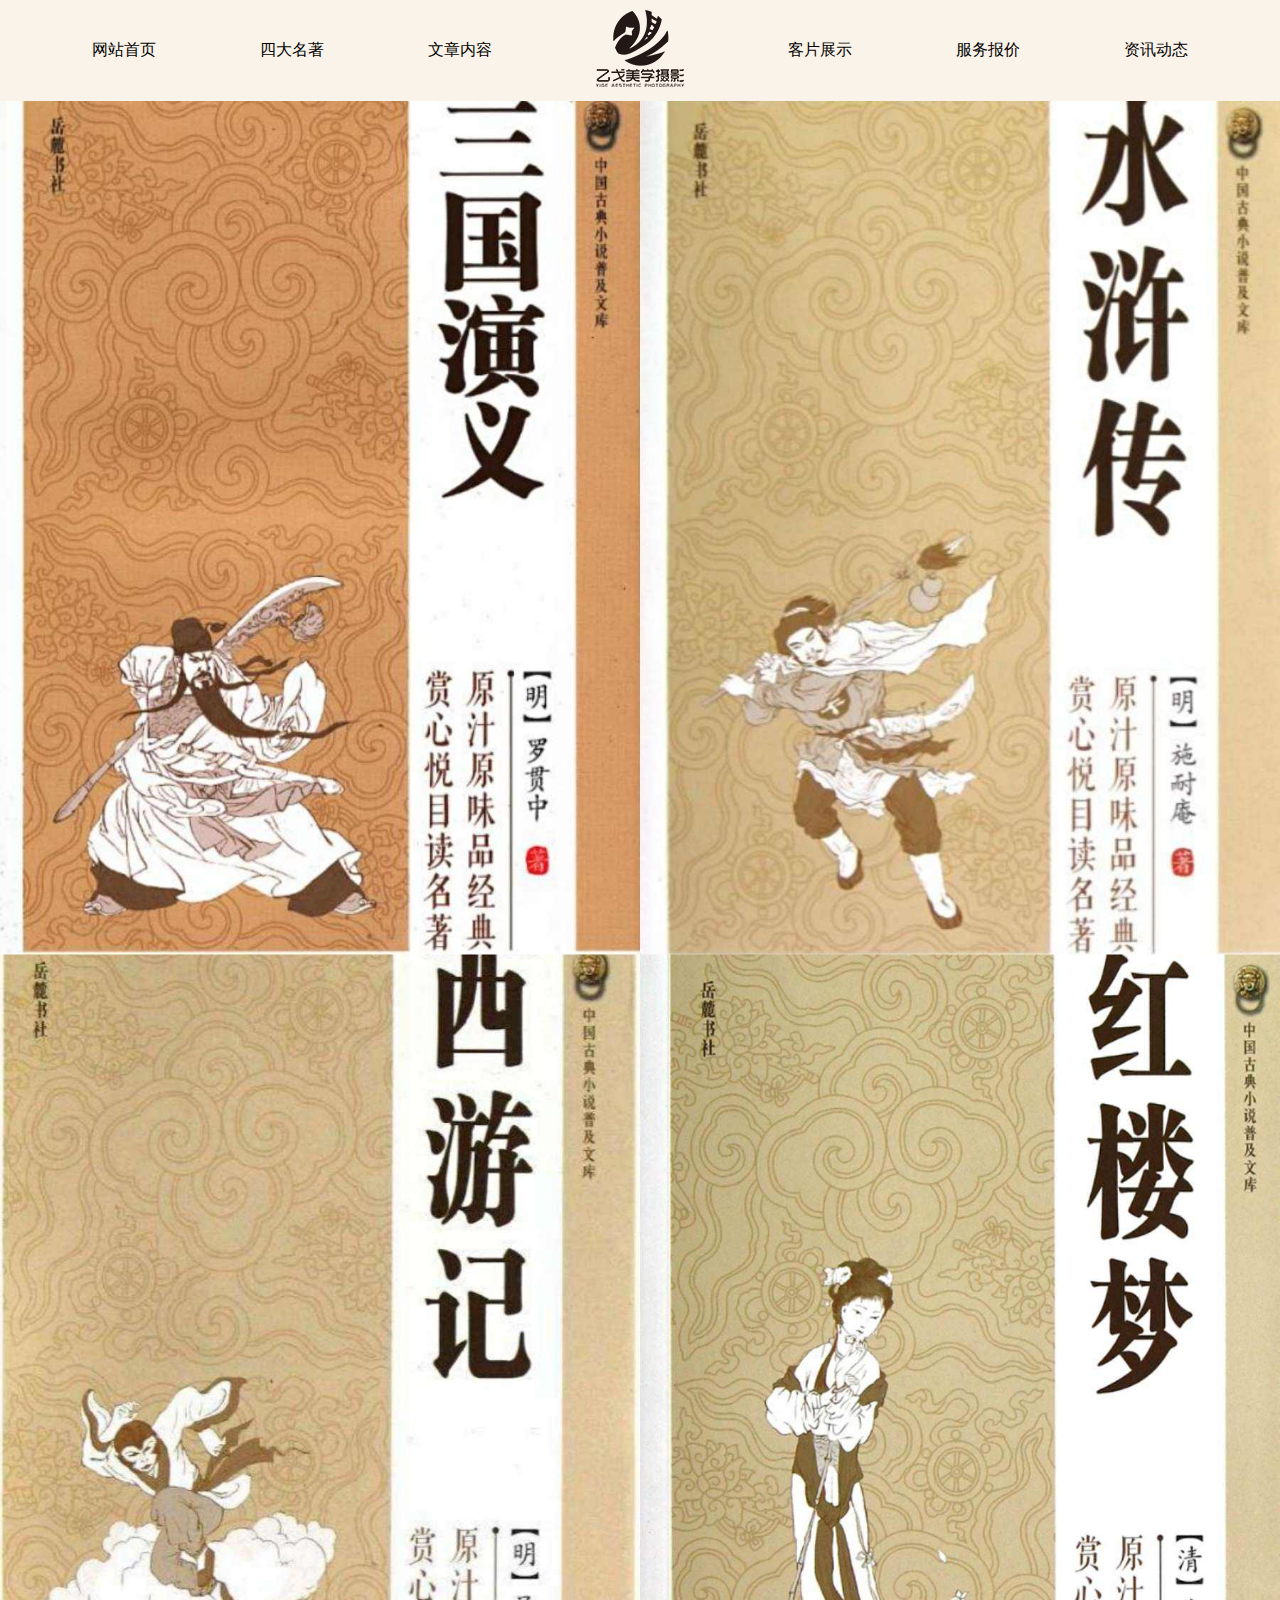
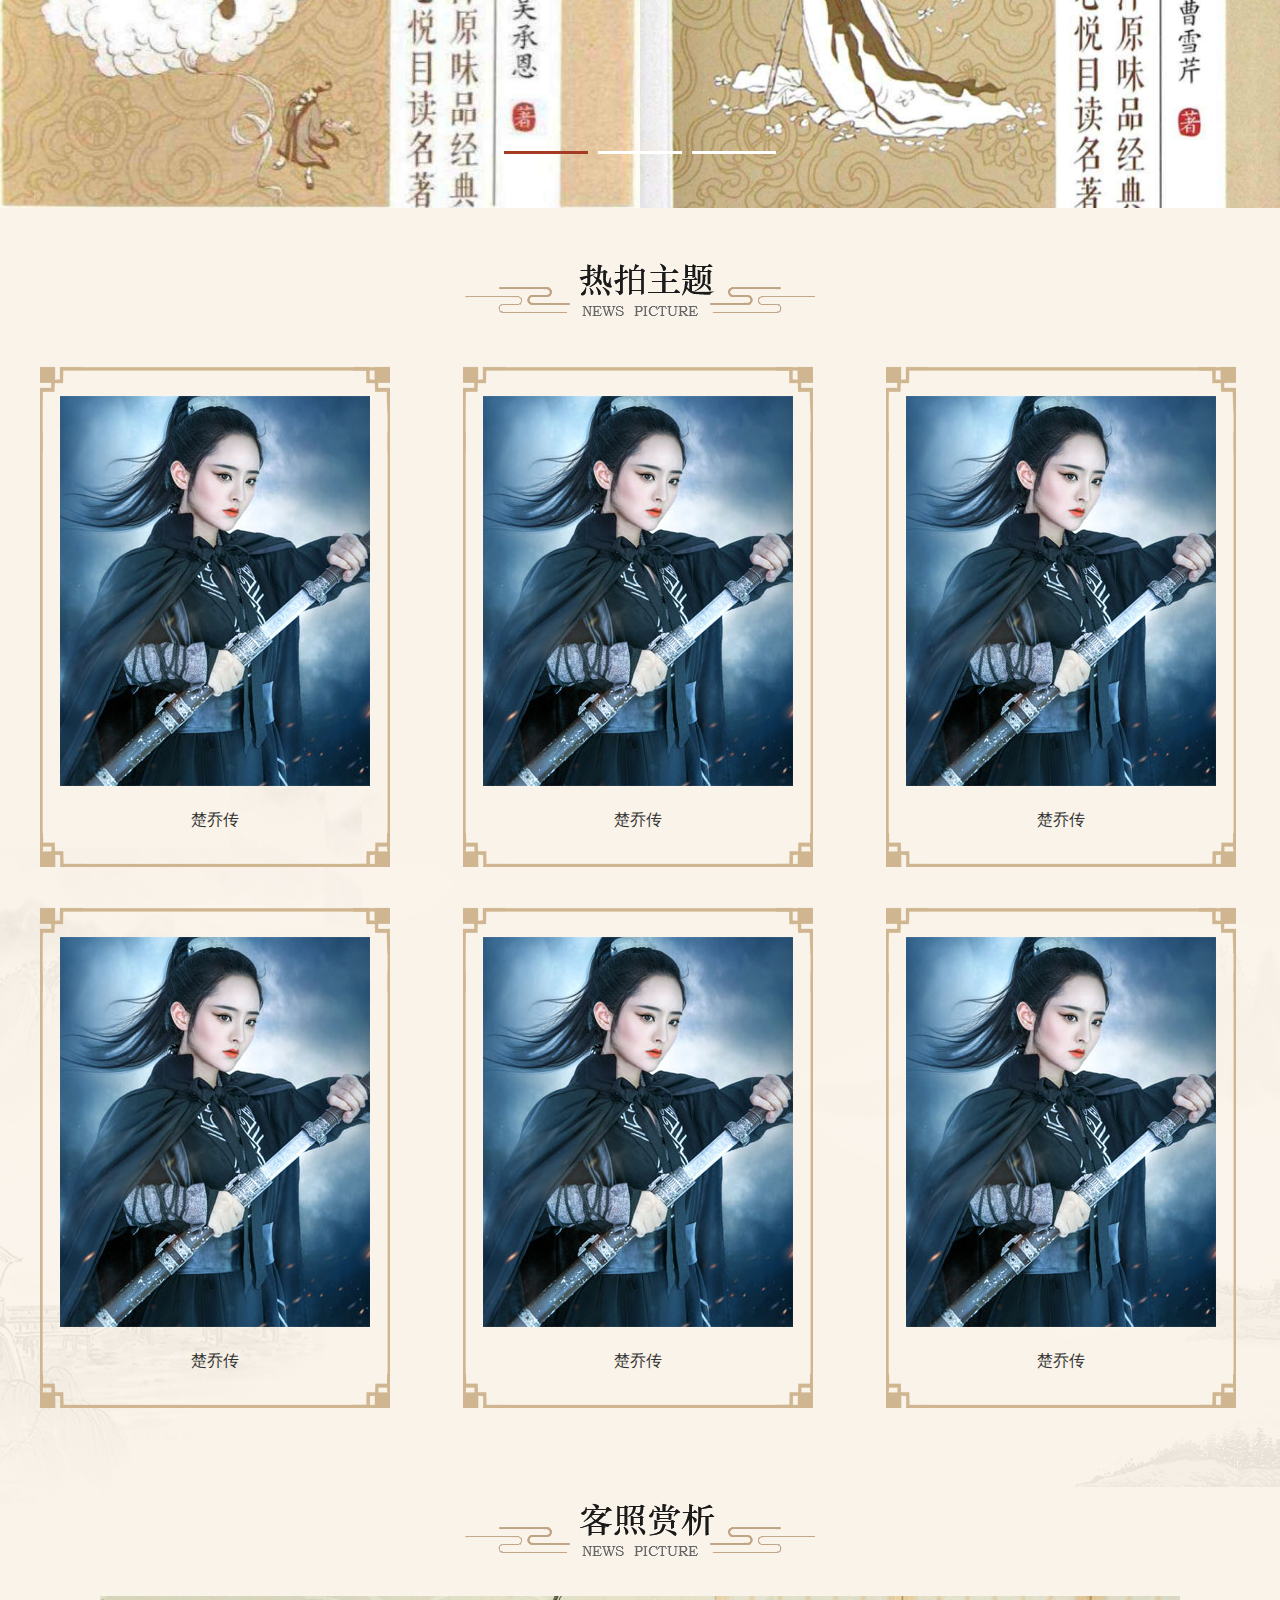
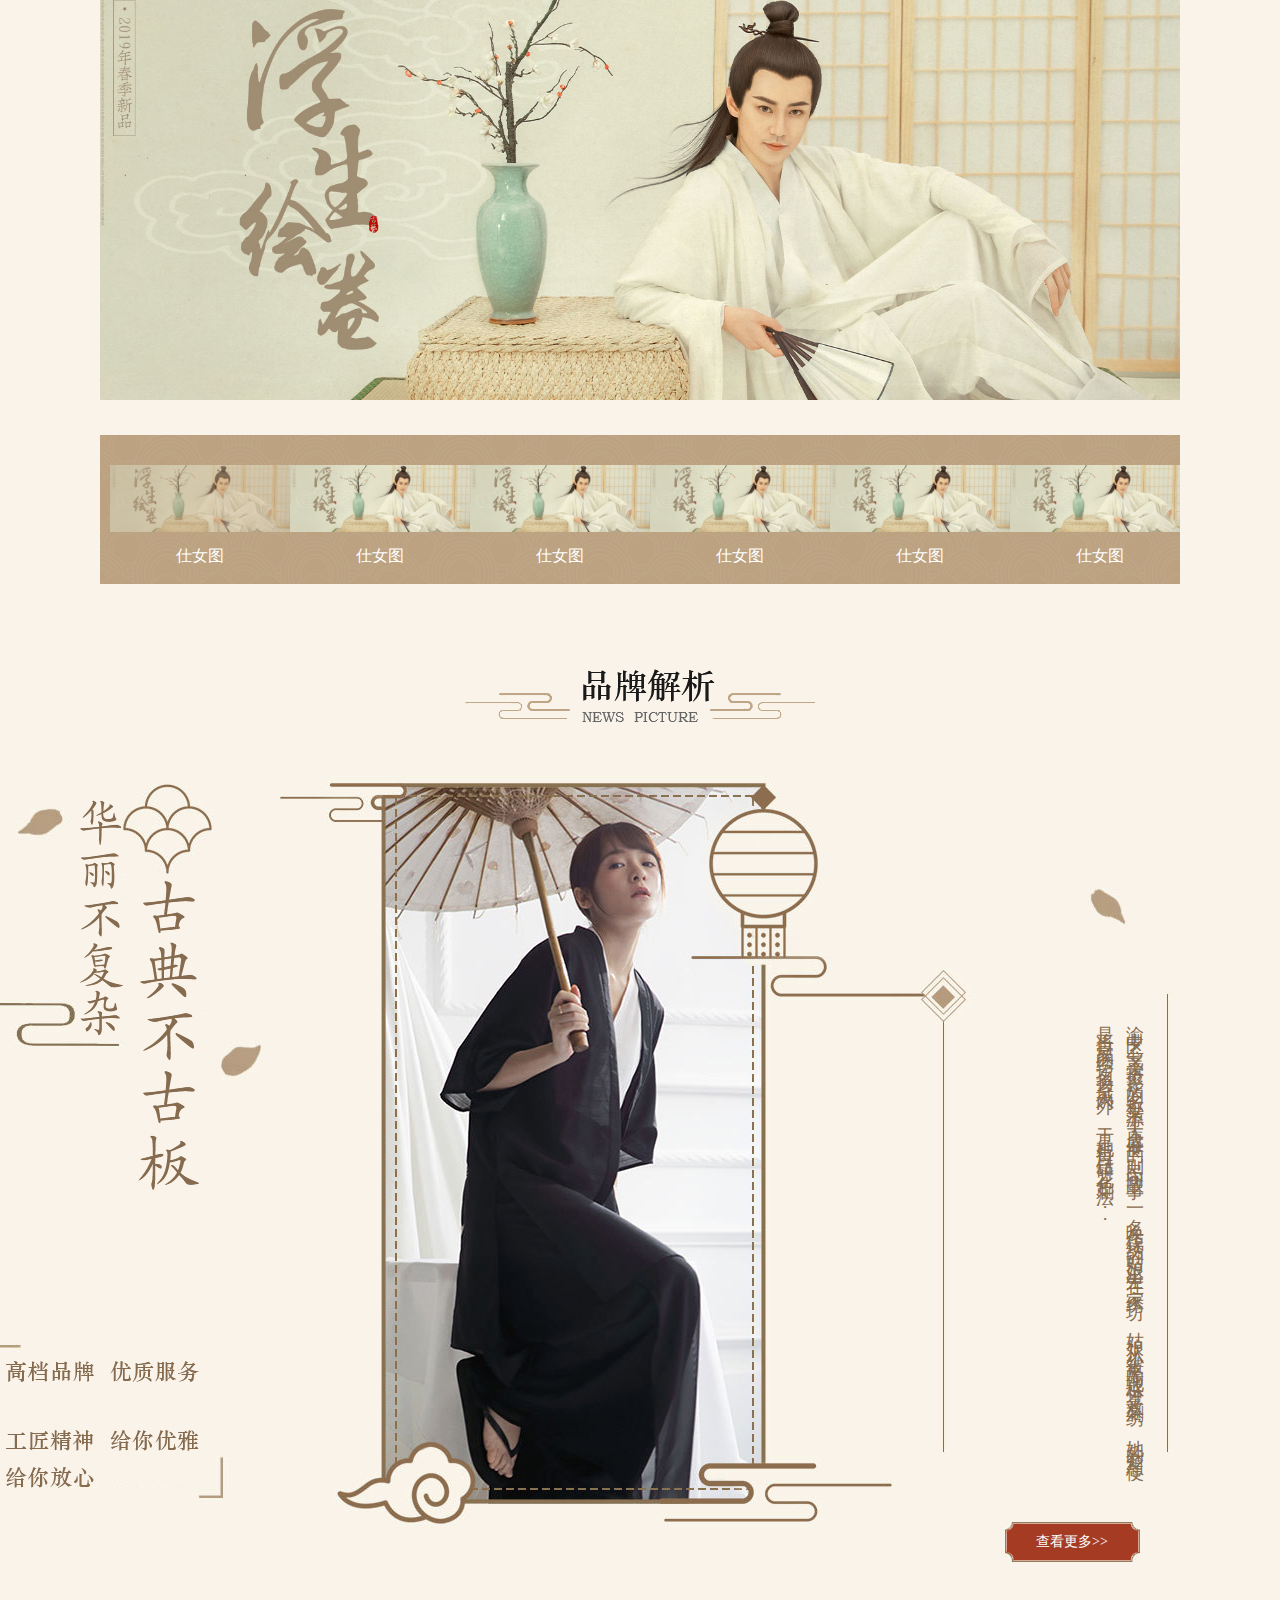
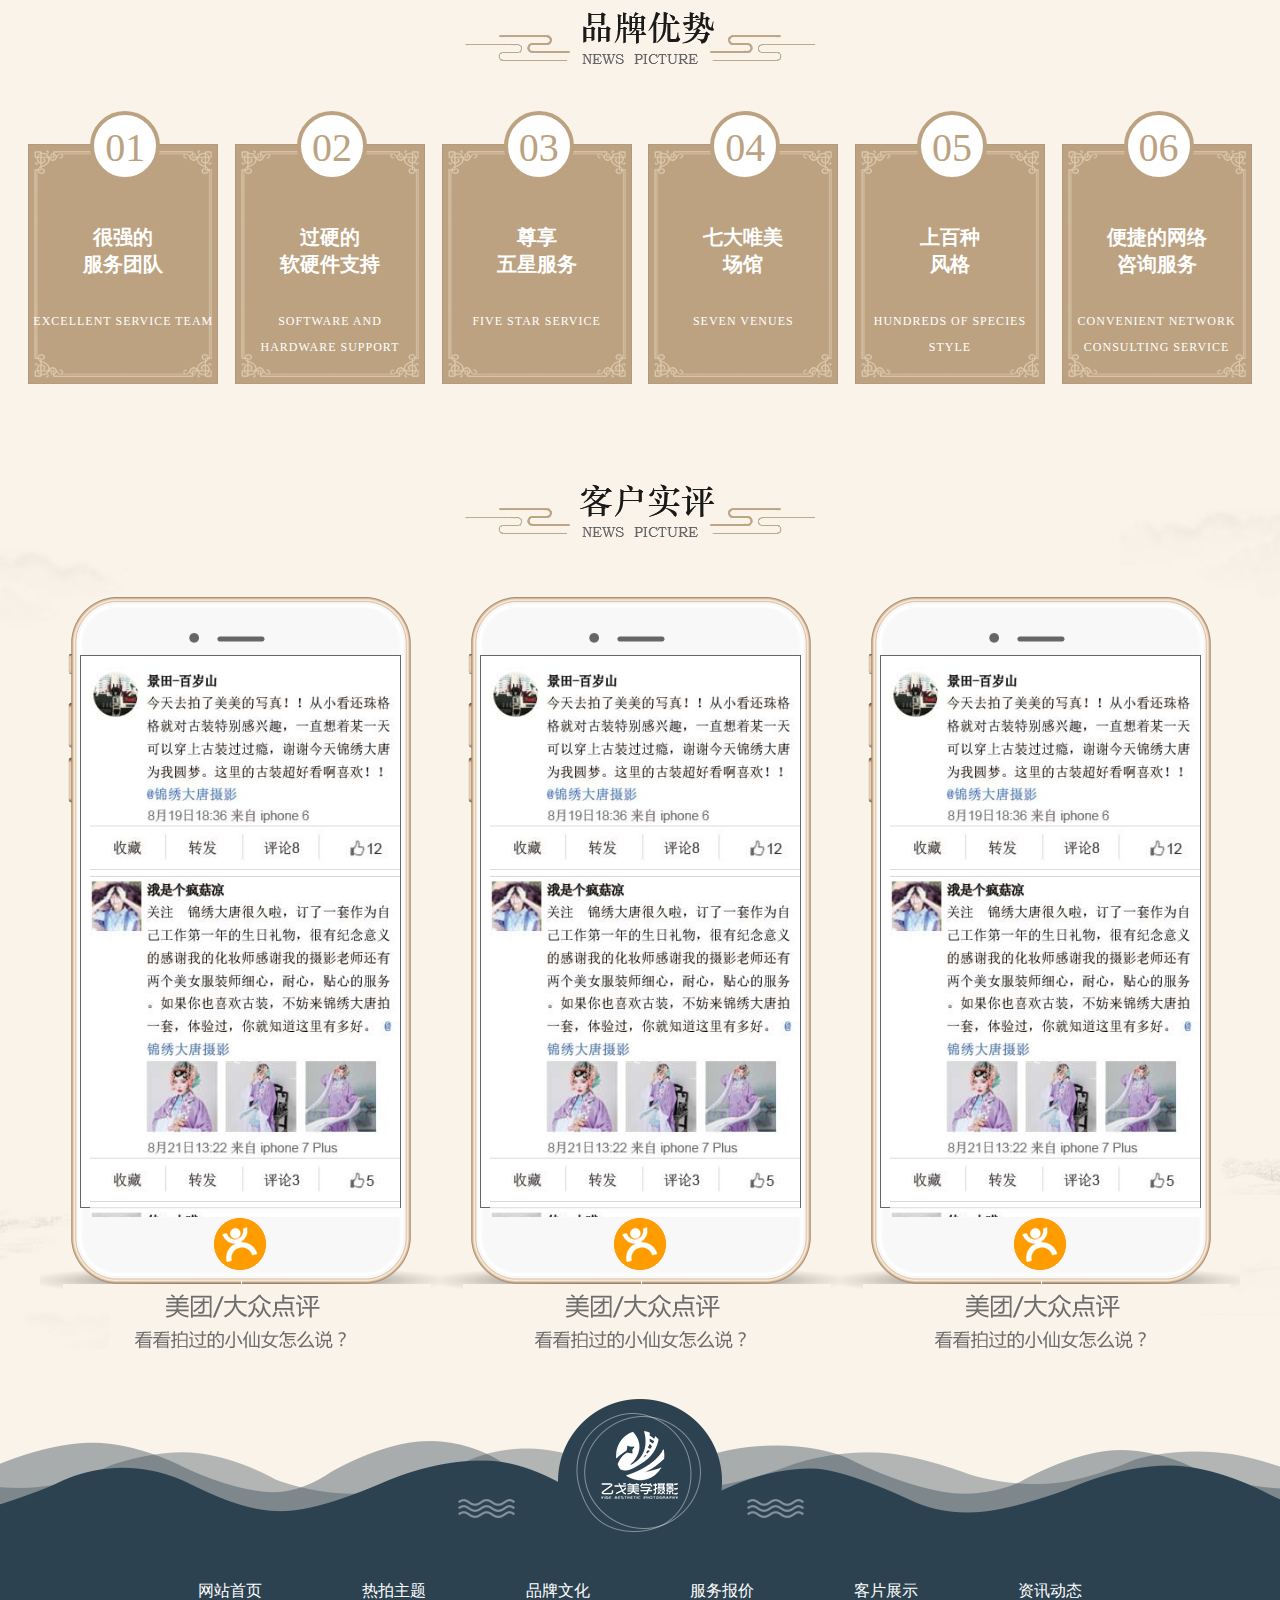
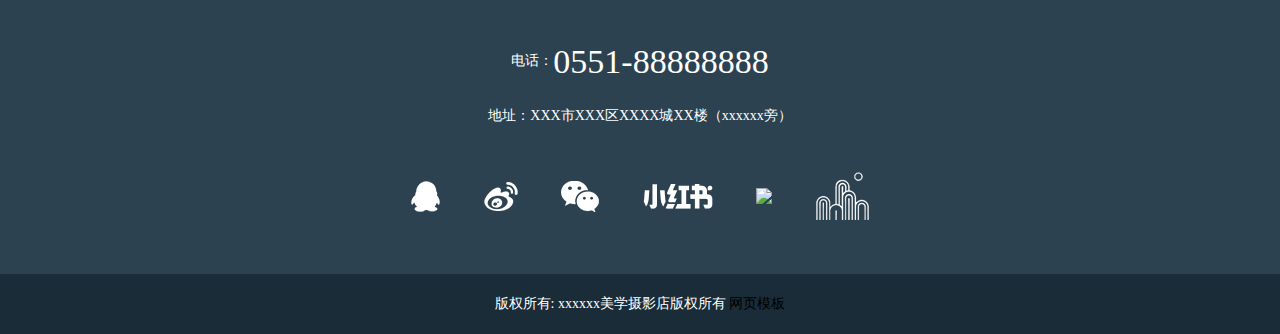
==== commit d5d1118c: "a" ====
--- a/a/index.html
+++ b/a/index.html
@@ -11,7 +11,7 @@
 		<meta name="renderer" content="webkit" />
 		<meta name="screen-orientation" content="portrait" />
 		<meta name="x5-orientation" content="portrait" />
-		<title>中国风摄影网站html模板首页 - 我爱模板网 www.5imoban.net</title>
+		<title>贾萌的网站</title>
 		<link rel="stylesheet" type="text/css" href="css/slippry.css" />
 		<link rel="stylesheet" type="text/css" href="css/style.css" />
 	</head>
@@ -25,7 +25,7 @@
 						<a href="index.html">网站首页 </a>
 					</li>
 					<li>
-						<a href="">品牌文化</a>
+						<a href="">四大名著</a>
 					</li>
 					<li>
 						<a href="details.html">文章内容<b></b></a>
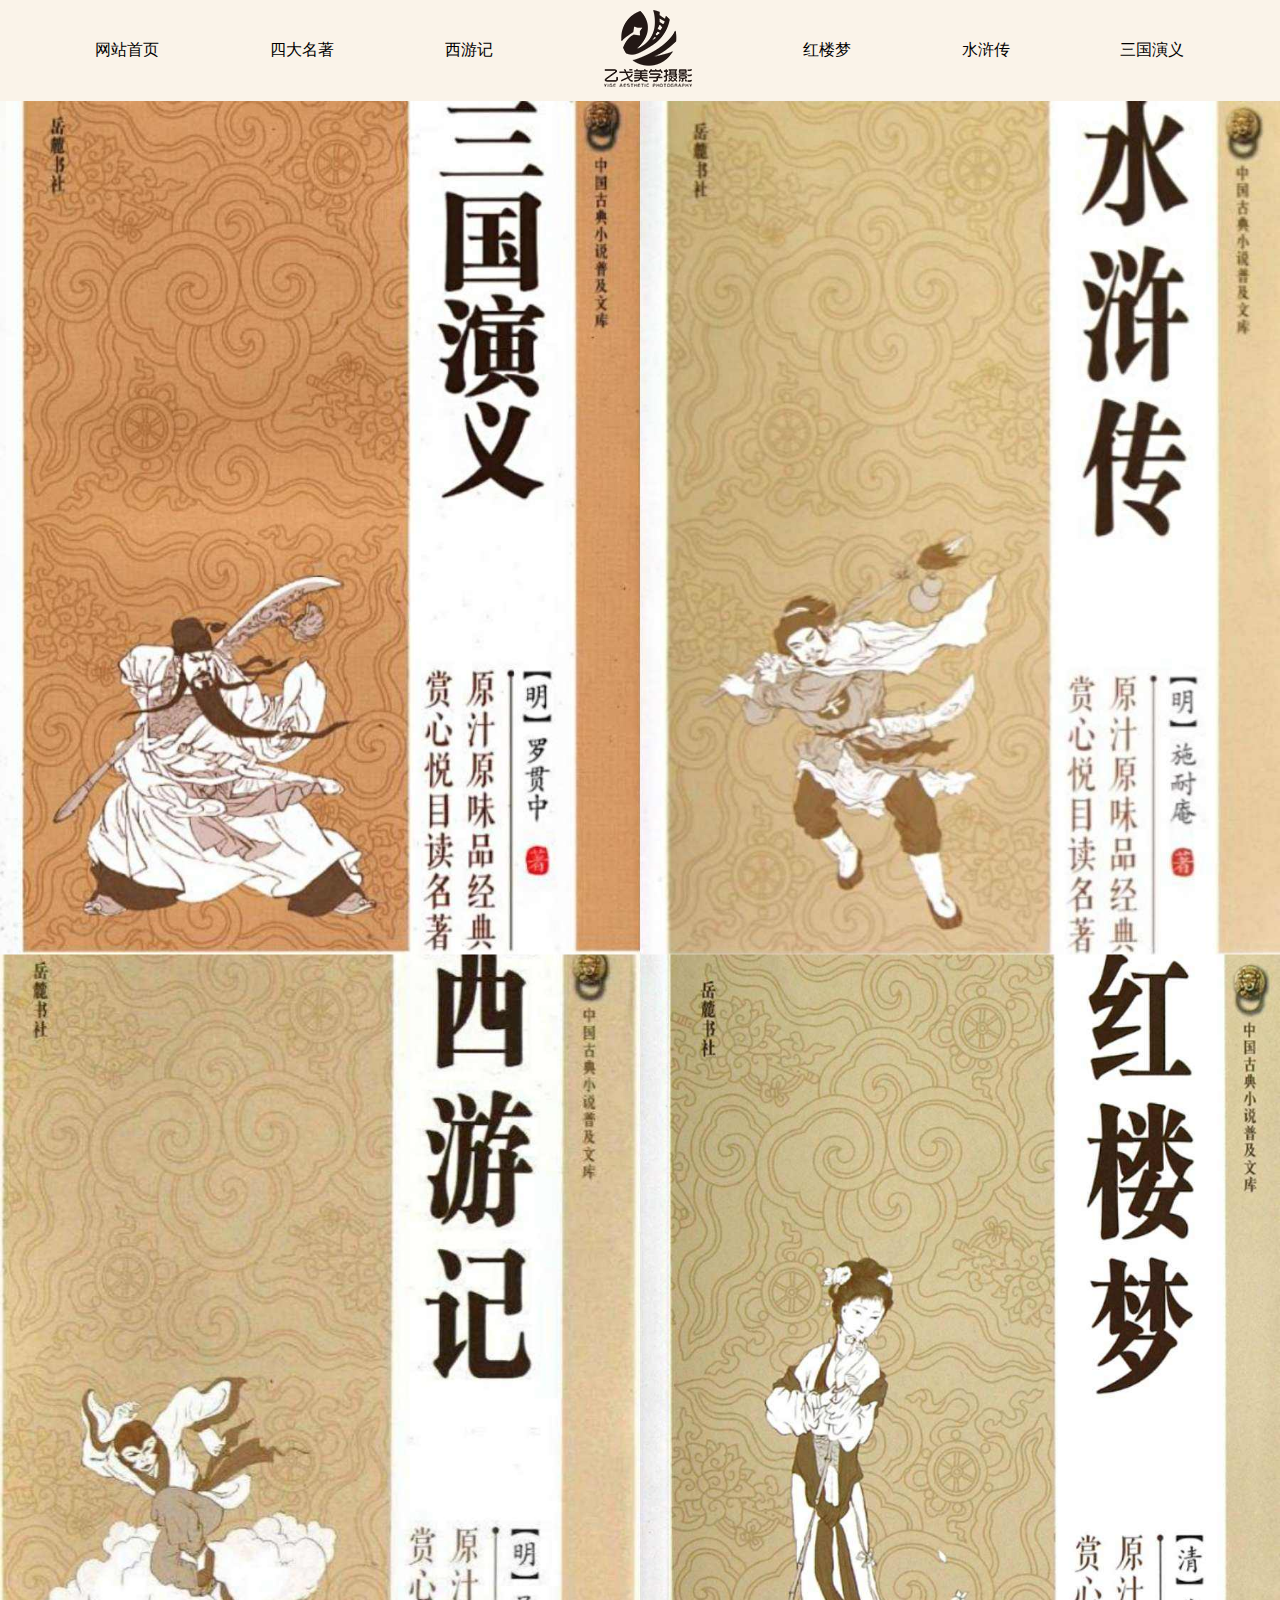
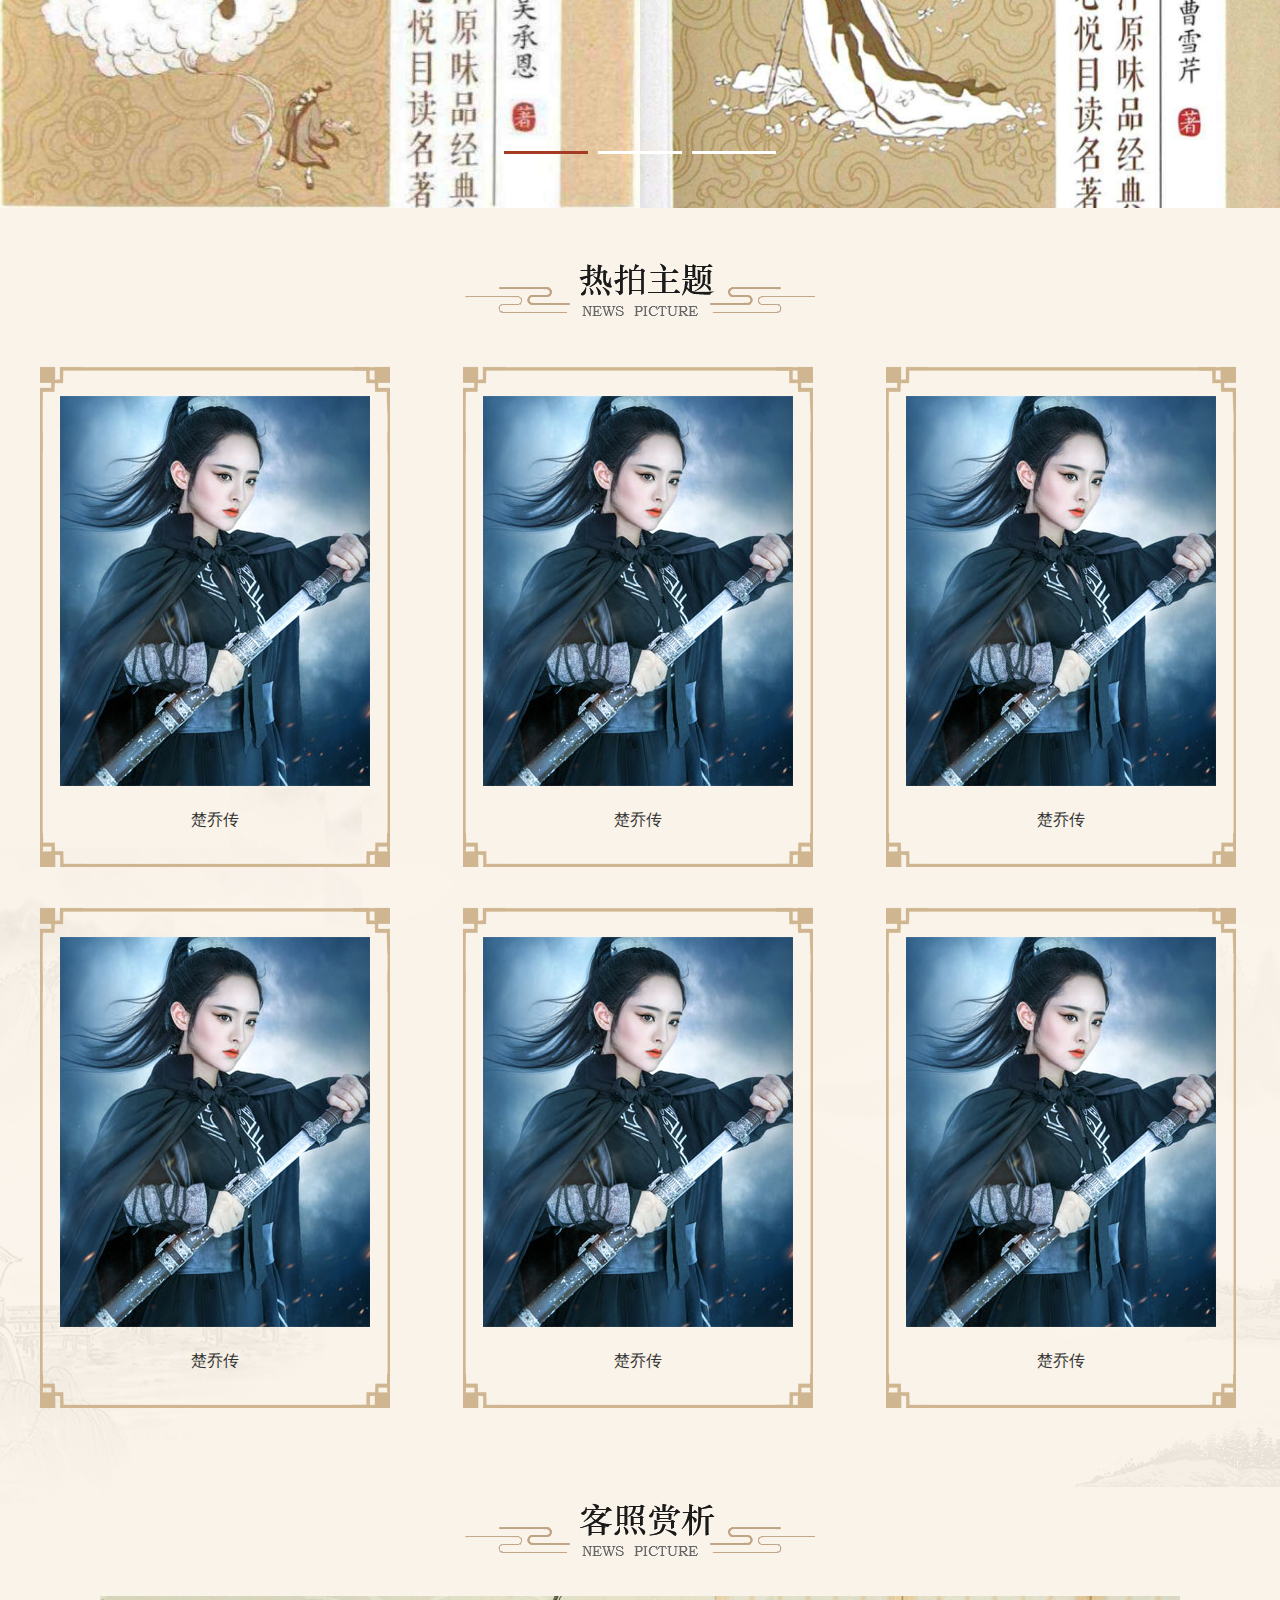
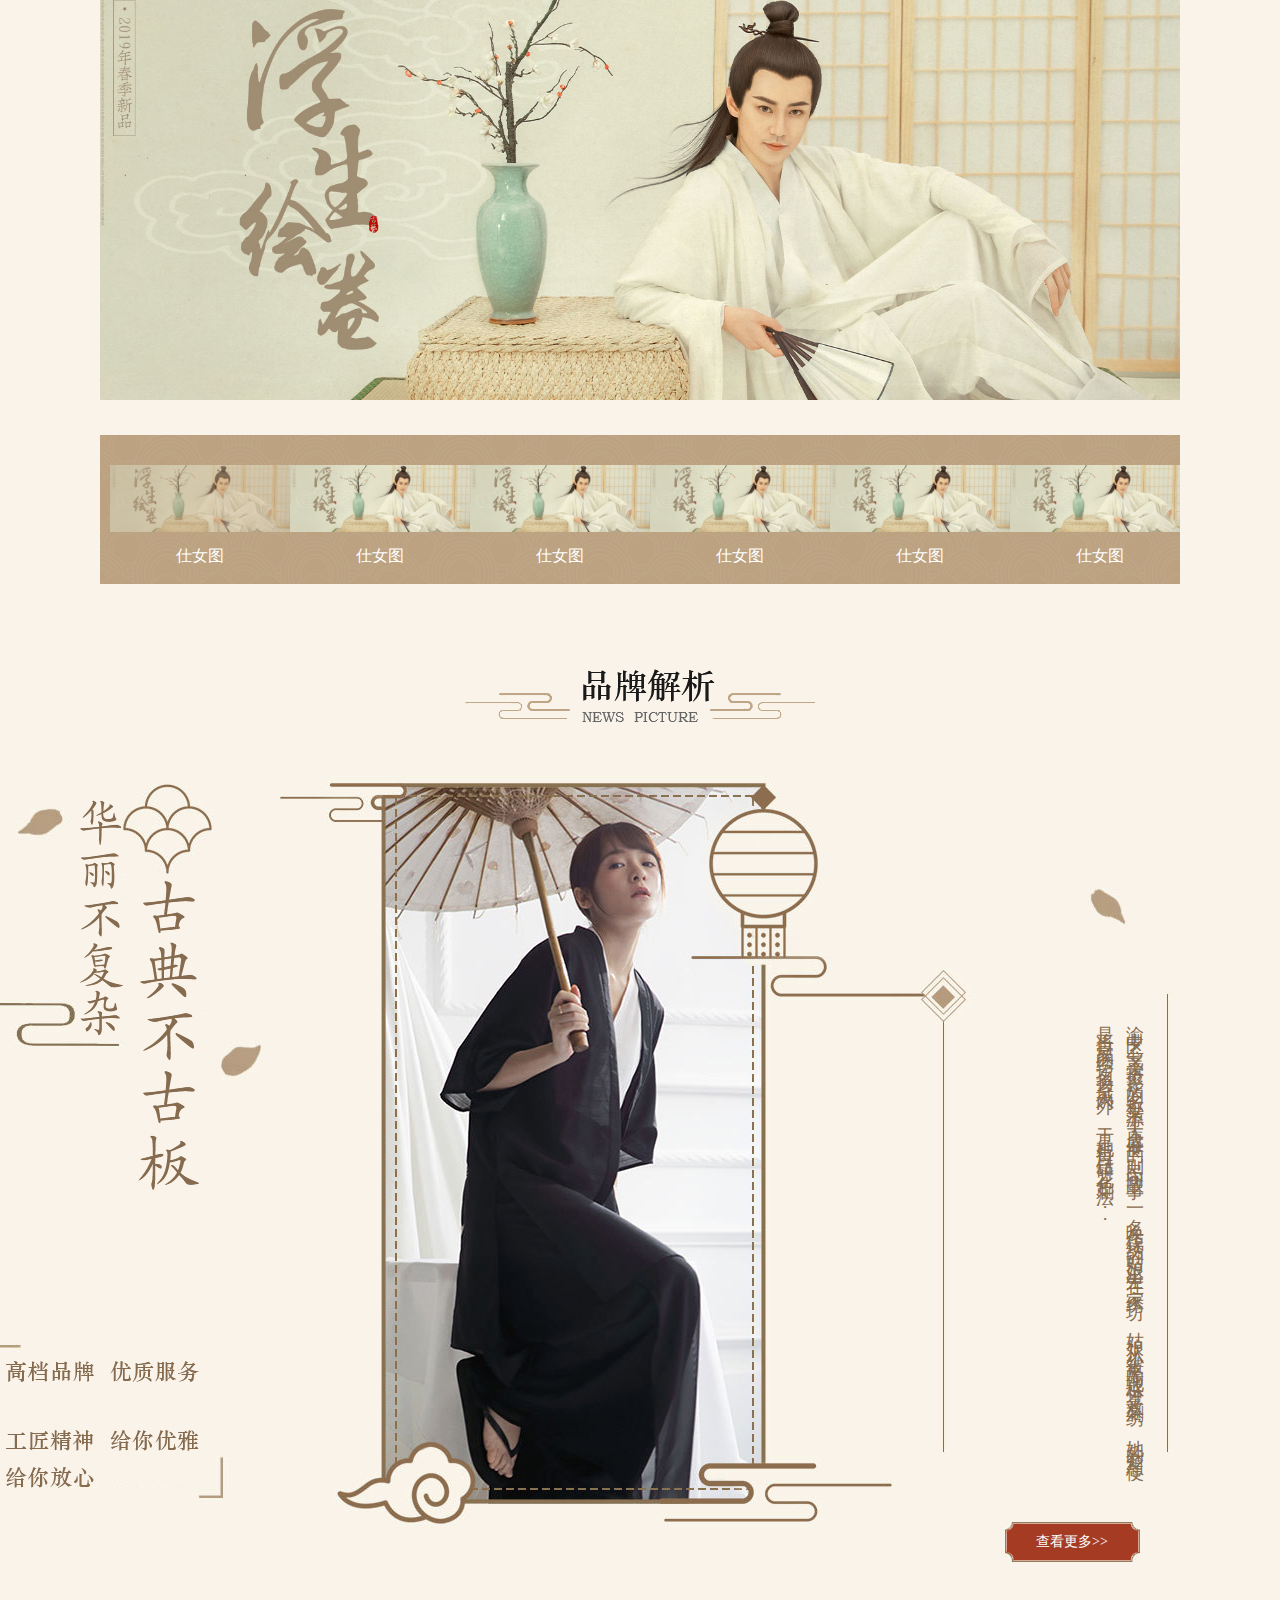
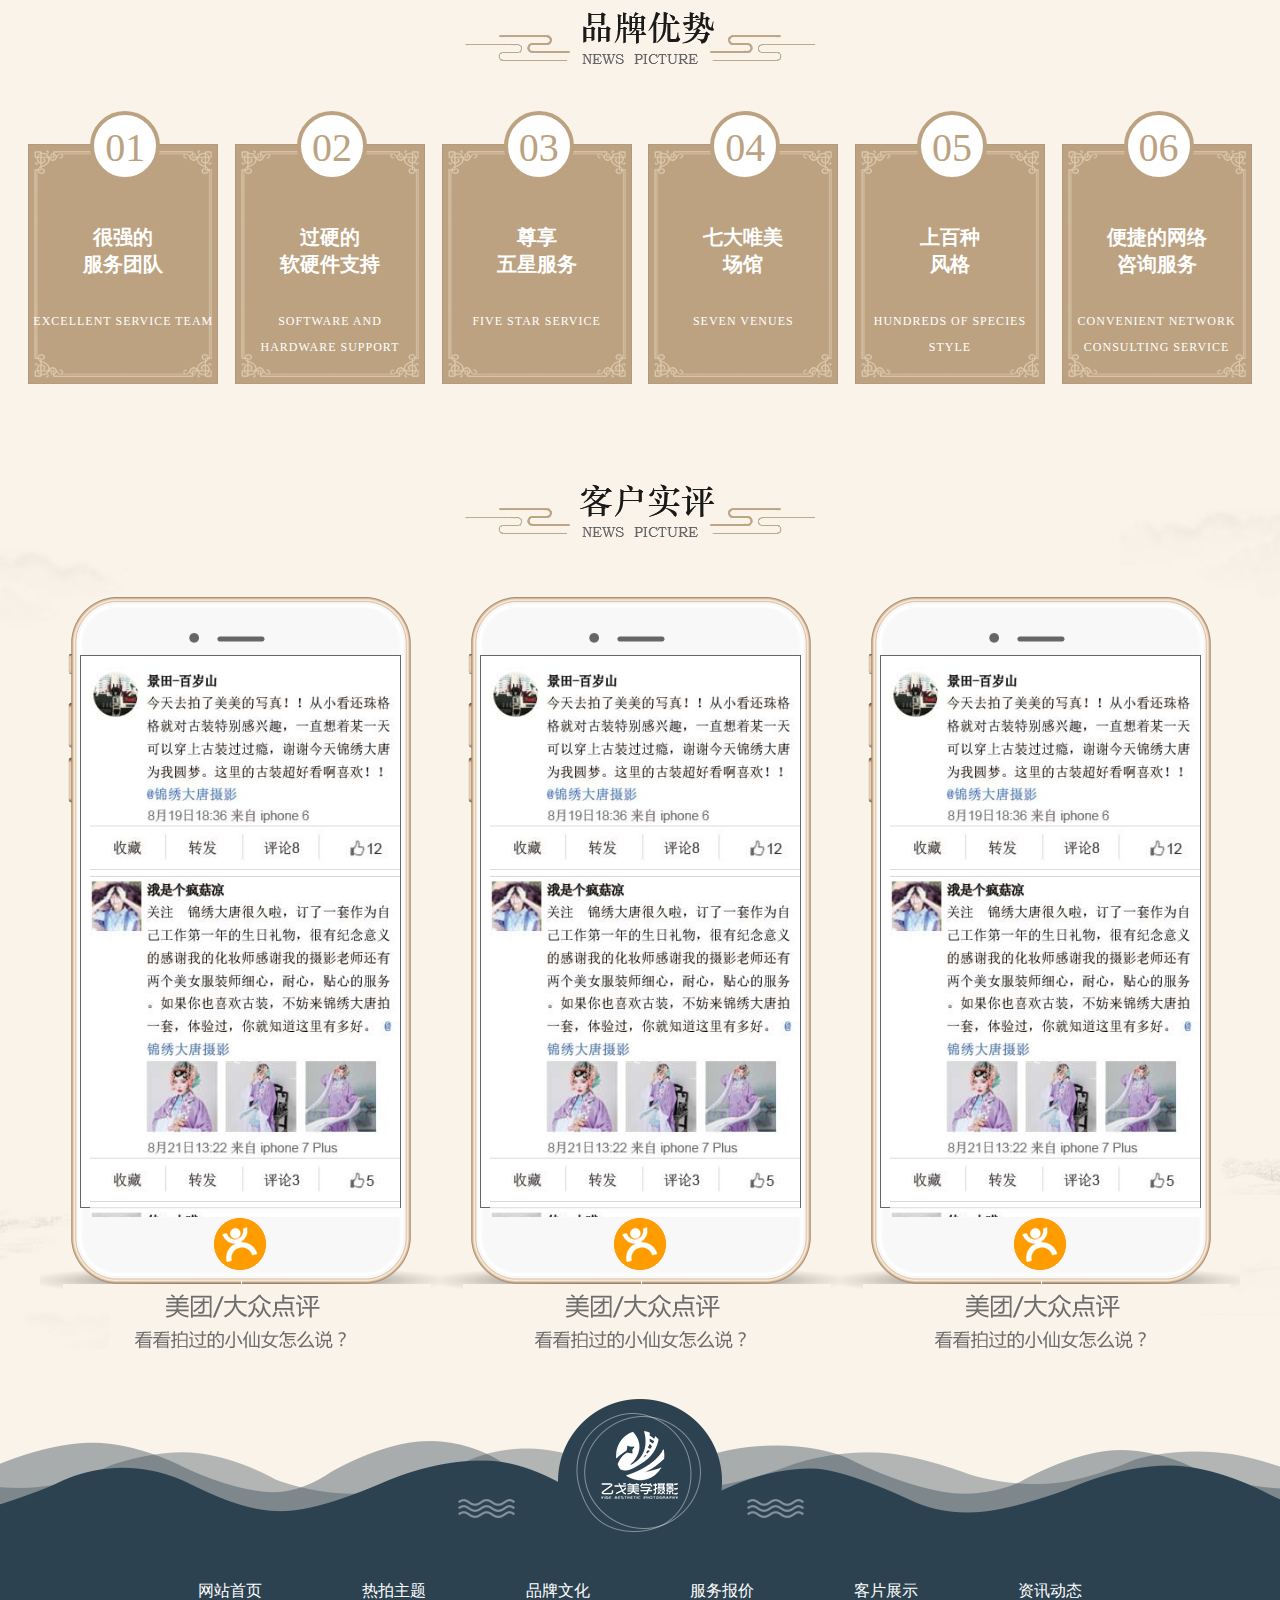
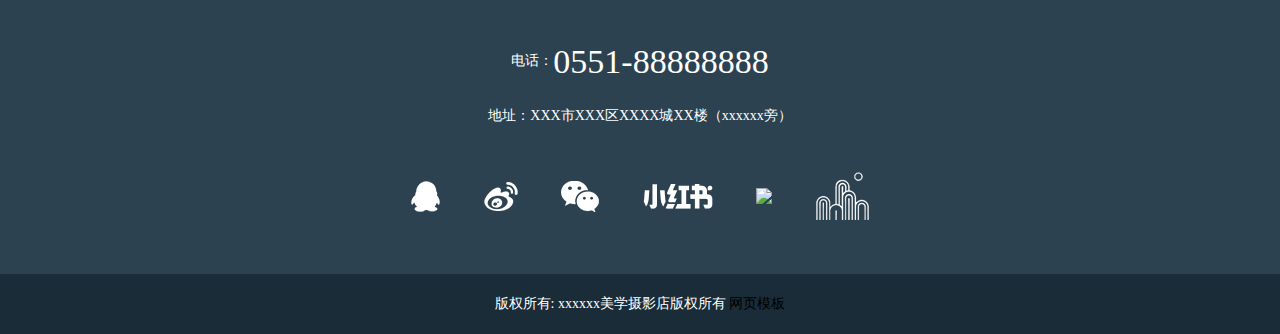
==== commit 3f657071: "Update index.html" ====
--- a/a/index.html
+++ b/a/index.html
@@ -28,19 +28,19 @@
 						<a href="">四大名著</a>
 					</li>
 					<li>
-						<a href="details.html">文章内容<b></b></a>
+						<a href="details.html">西游记<b></b></a>
 					</li>
 					<li>
 						<a href="index.html" class="logo"><img src="img/logo.png" /></a>
 					</li>
 					<li>
-						<a href="case.html">客片展示 </a>
-					</li>
-					<li>
-						<a href="serviceprice.html">服务报价 </a>
-					</li>
-					<li>
-						<a href="news.html">资讯动态</a>
+						<a href="case.html">红楼梦 </a>
+					</li>
+					<li>
+						<a href="serviceprice.html">水浒传 </a>
+					</li>
+					<li>
+						<a href="news.html">三国演义</a>
 					</li>
 				</ul>
 			</div>
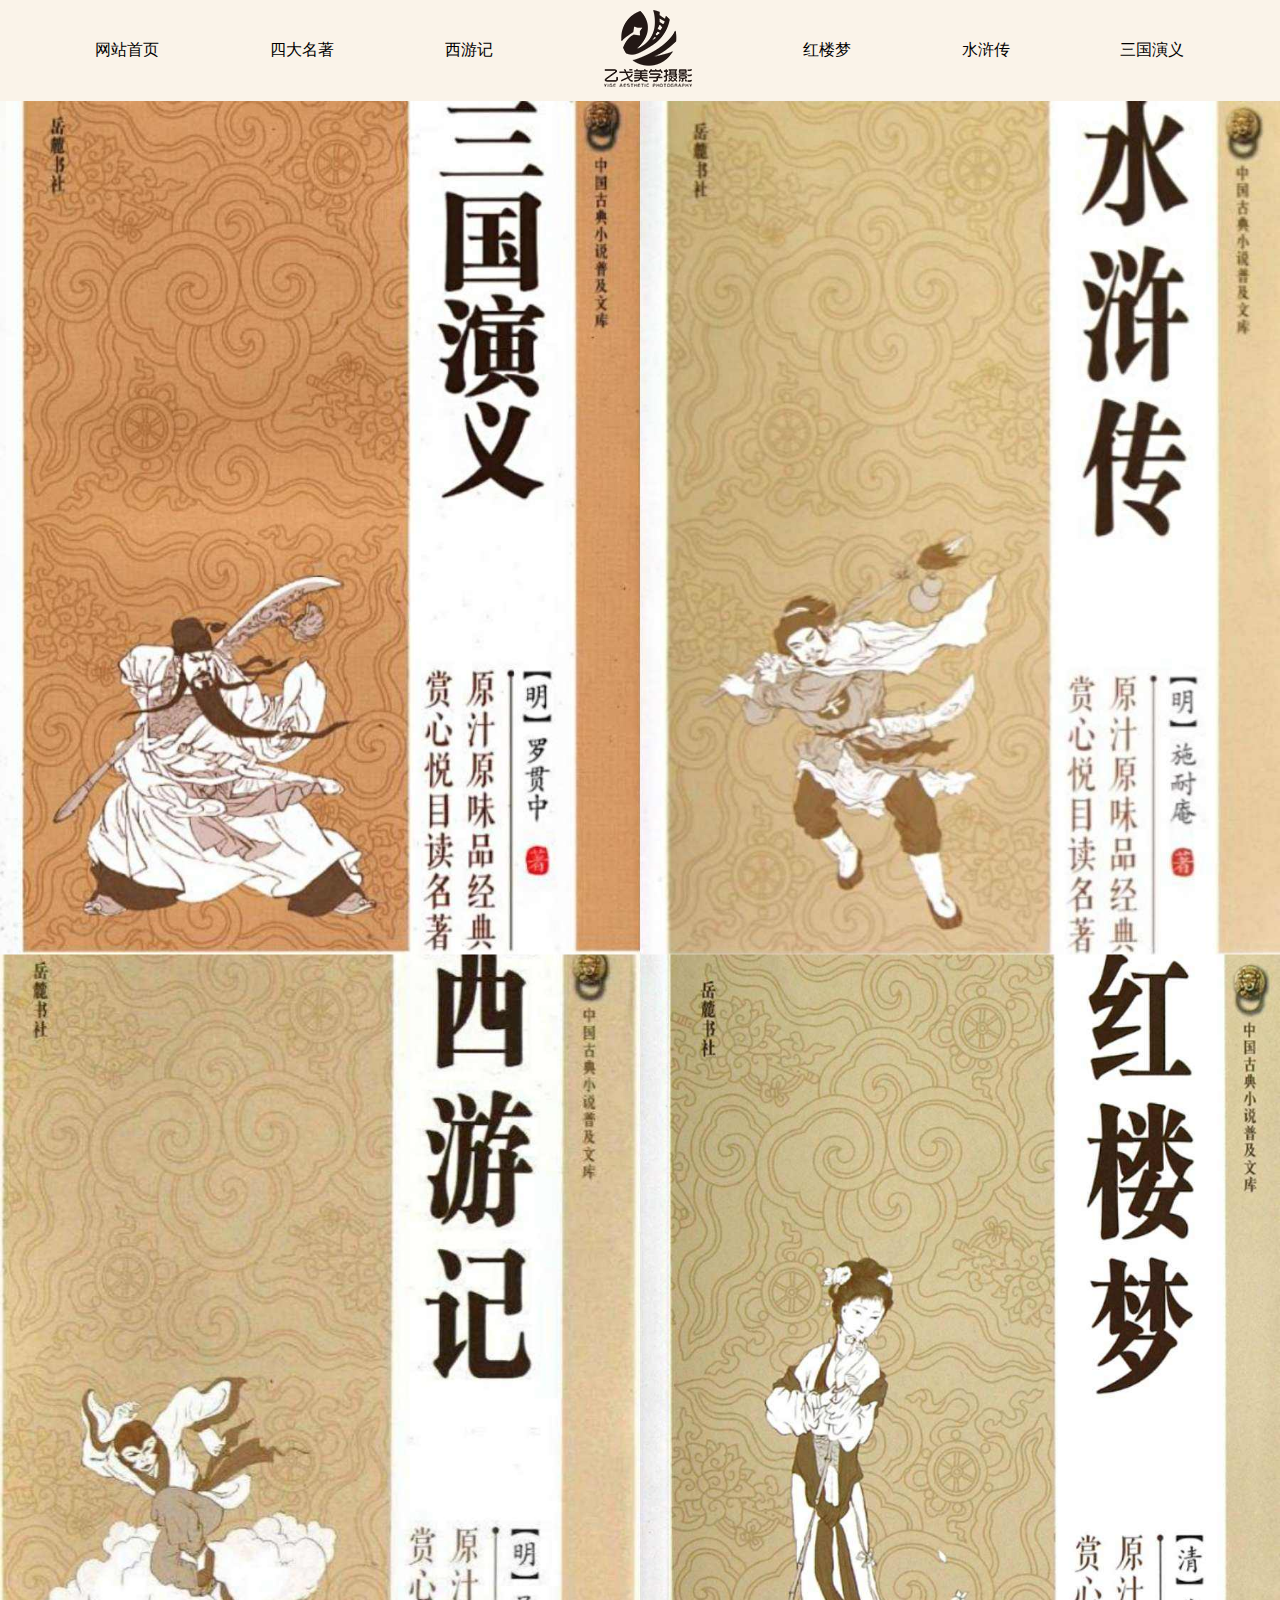
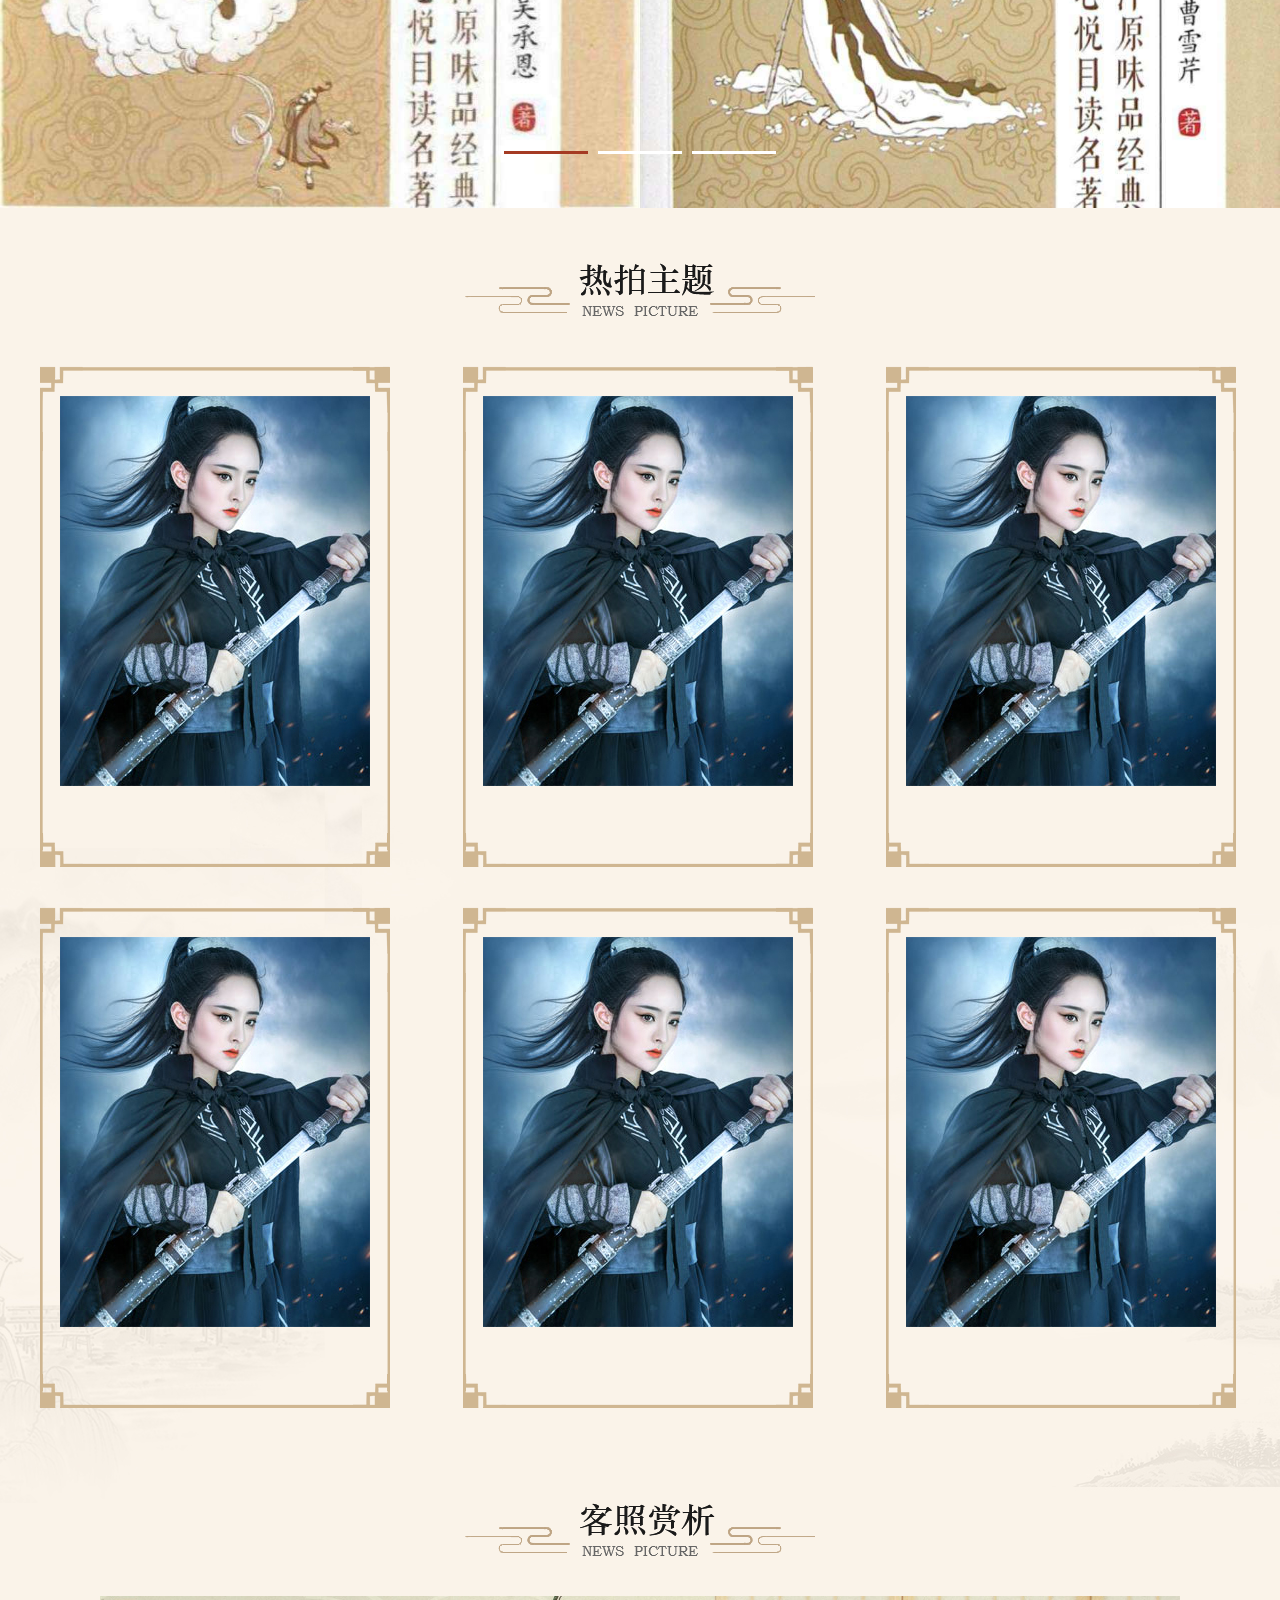
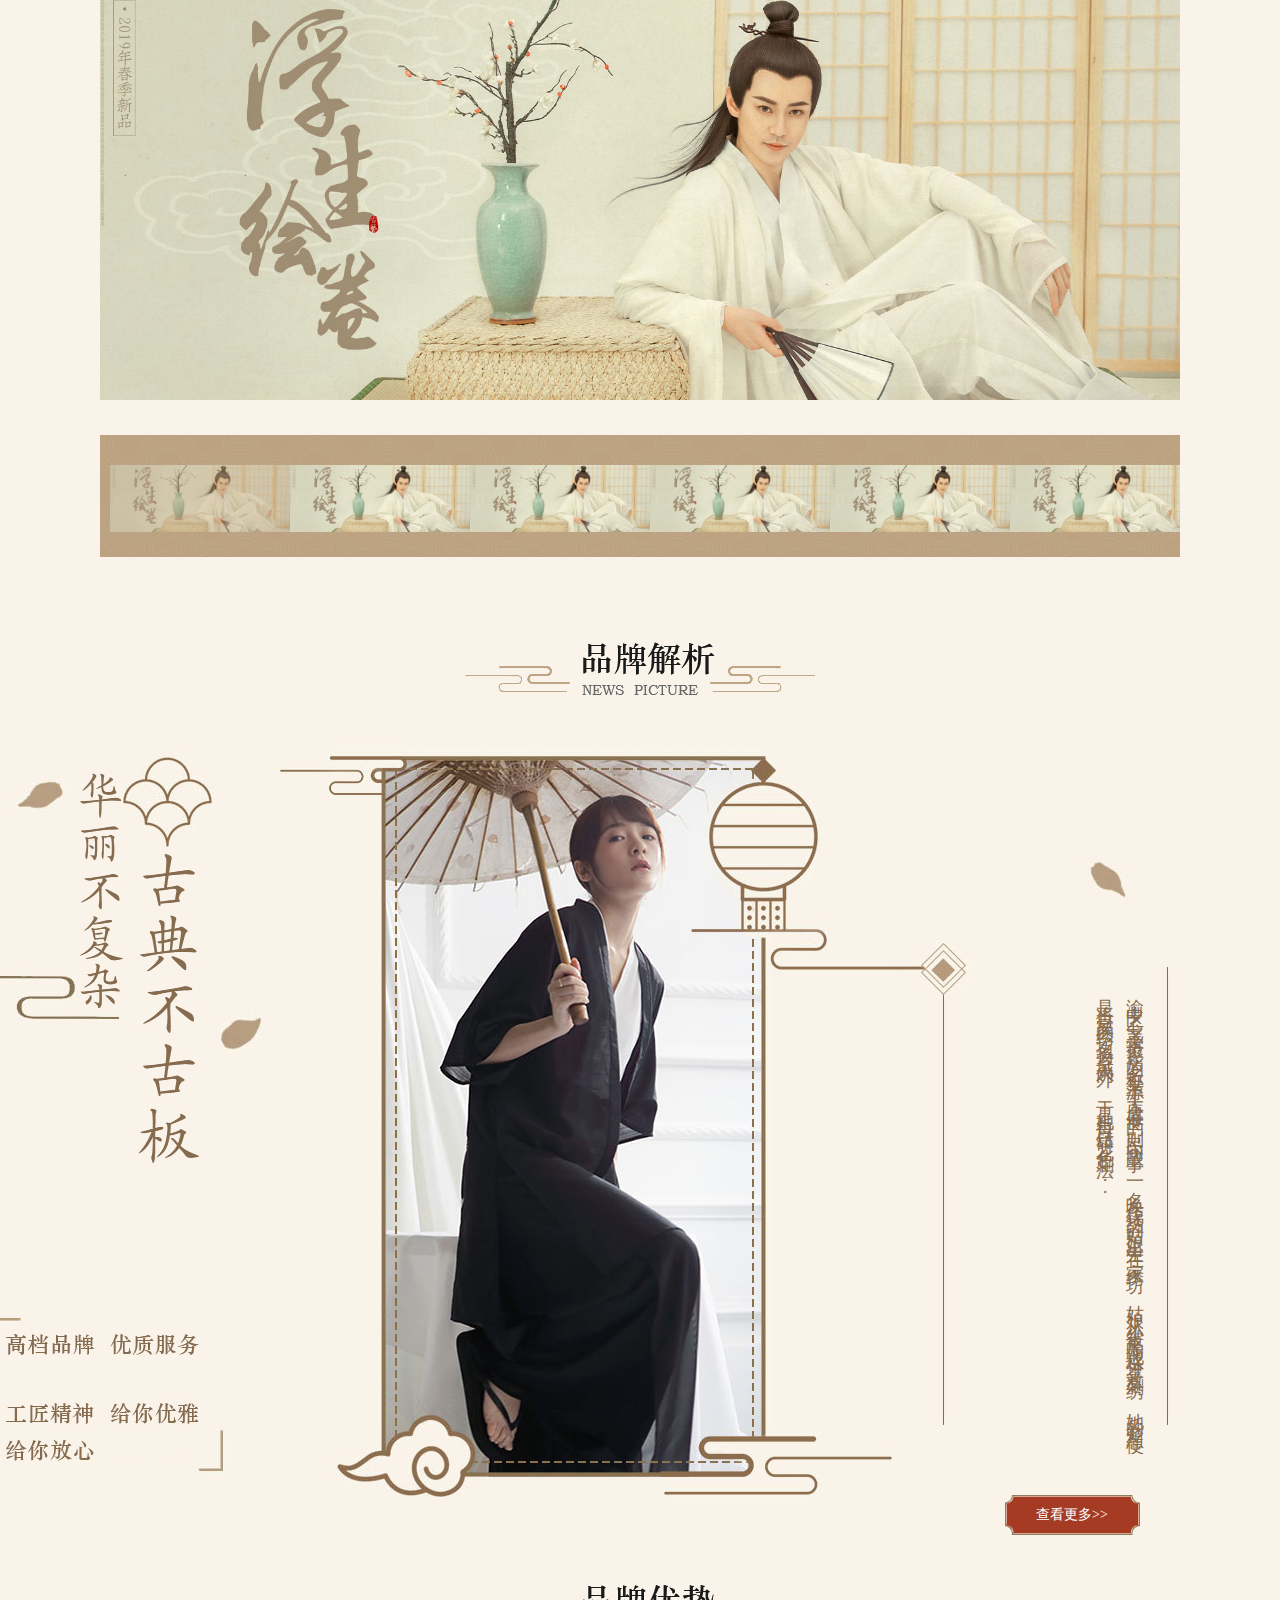
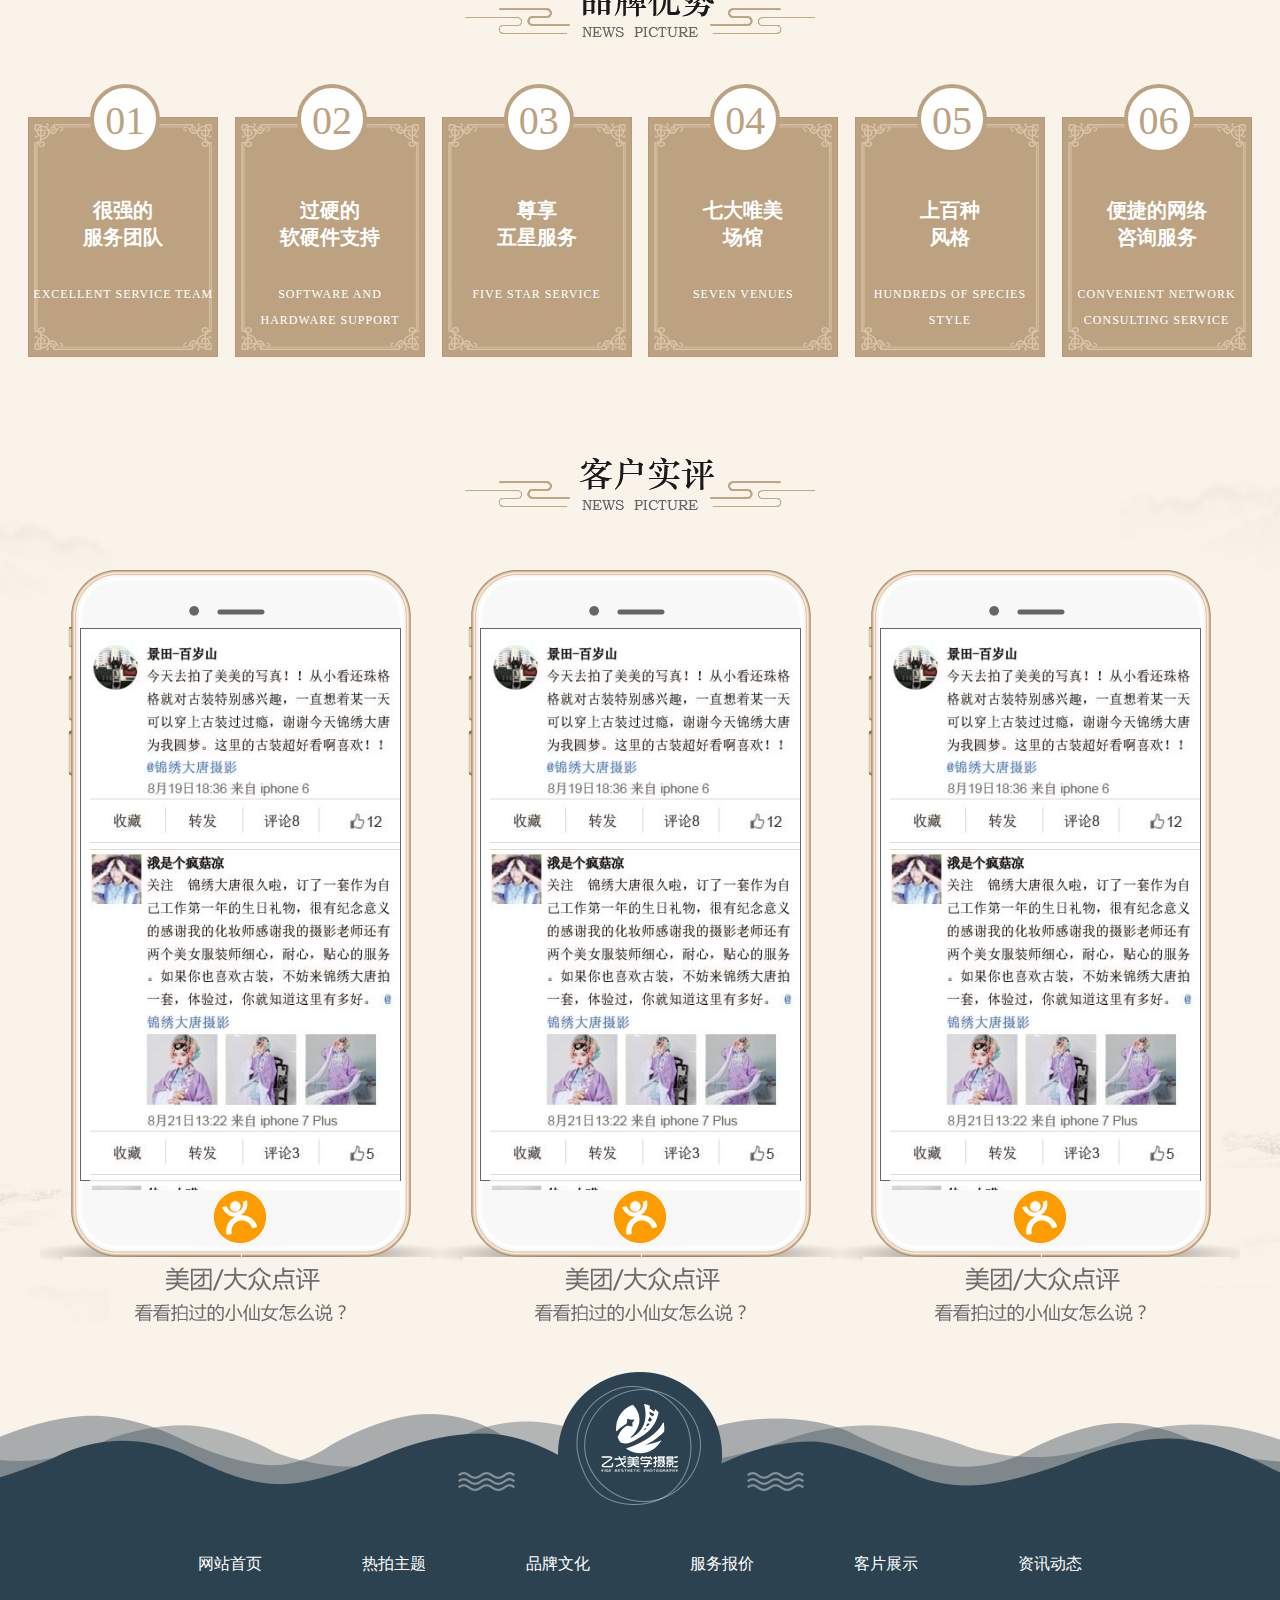
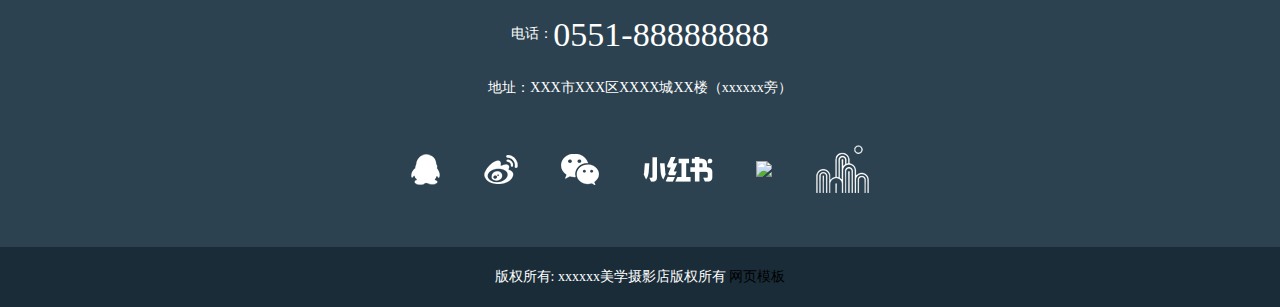
==== commit 38f6239d: "Update index.html" ====
--- a/a/index.html
+++ b/a/index.html
@@ -70,37 +70,37 @@
 					<li>
 						<a href="">
 							<figure><img src="img/tu2.jpg" /></figure>
-							<p>楚乔传</p>
-						</a>
-					</li>
-					<li>
-						<a href="">
-							<figure><img src="img/tu2.jpg" /></figure>
-							<p>楚乔传</p>
-						</a>
-					</li>
-					<li>
-						<a href="">
-							<figure><img src="img/tu2.jpg" /></figure>
-							<p>楚乔传</p>
-						</a>
-					</li>
-					<li>
-						<a href="">
-							<figure><img src="img/tu2.jpg" /></figure>
-							<p>楚乔传</p>
-						</a>
-					</li>
-					<li>
-						<a href="">
-							<figure><img src="img/tu2.jpg" /></figure>
-							<p>楚乔传</p>
-						</a>
-					</li>
-					<li>
-						<a href="">
-							<figure><img src="img/tu2.jpg" /></figure>
-							<p>楚乔传</p>
+							<p></p>
+						</a>
+					</li>
+					<li>
+						<a href="">
+							<figure><img src="img/tu2.jpg" /></figure>
+							<p></p>
+						</a>
+					</li>
+					<li>
+						<a href="">
+							<figure><img src="img/tu2.jpg" /></figure>
+							<p></p>
+						</a>
+					</li>
+					<li>
+						<a href="">
+							<figure><img src="img/tu2.jpg" /></figure>
+							<p></p>
+						</a>
+					</li>
+					<li>
+						<a href="">
+							<figure><img src="img/tu2.jpg" /></figure>
+							<p></p>
+						</a>
+					</li>
+					<li>
+						<a href="">
+							<figure><img src="img/tu2.jpg" /></figure>
+							<p></p>
 						</a>
 					</li>
 
@@ -151,32 +151,32 @@
 							<li>
 								<a href="#1" data-slide="1">
 									<img src="img/tu1.jpg" alt="">
-									<p>仕女图</p>
+									<p></p>
 								</a>
 							</li>
 							<li>
 								<a href="#2" data-slide="2"><img src="img/tu1.jpg" alt="">
-									<p>仕女图</p>
+									<p></p>
 								</a>
 							</li>
 							<li>
 								<a href="#3" data-slide="3"><img src="img/tu1.jpg" alt="">
-									<p>仕女图</p>
+									<p></p>
 								</a>
 							</li>
 							<li>
 								<a href="#4" data-slide="4"><img src="img/tu1.jpg" alt="">
-									<p>仕女图</p>
+									<p></p>
 								</a>
 							</li>
 							<li>
 								<a href="#5" data-slide="5"><img src="img/tu1.jpg" alt="">
-									<p>仕女图</p>
+									<p></p>
 								</a>
 							</li>
 							<li>
 								<a href="#6" data-slide="6"><img src="img/tu1.jpg" alt="">
-									<p>仕女图</p>
+									<p></p>
 								</a>
 							</li>
 						</ul>
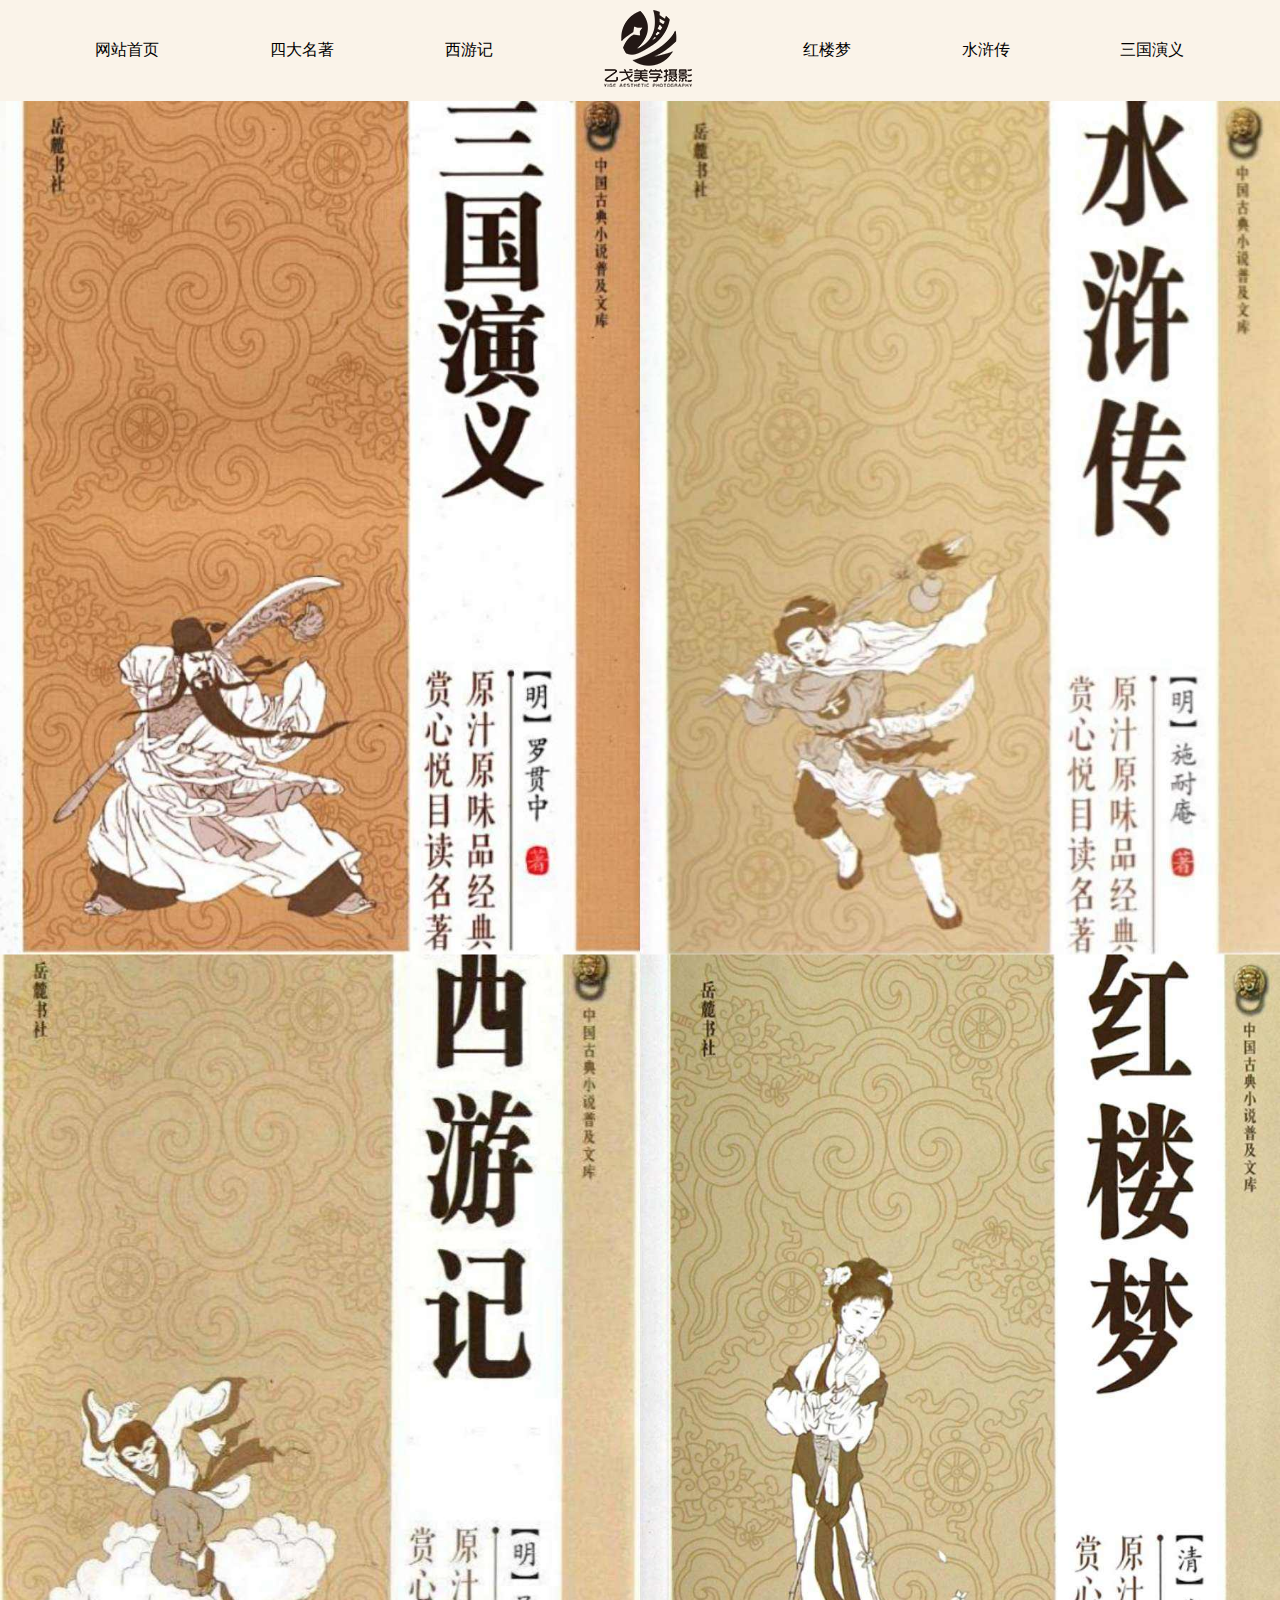
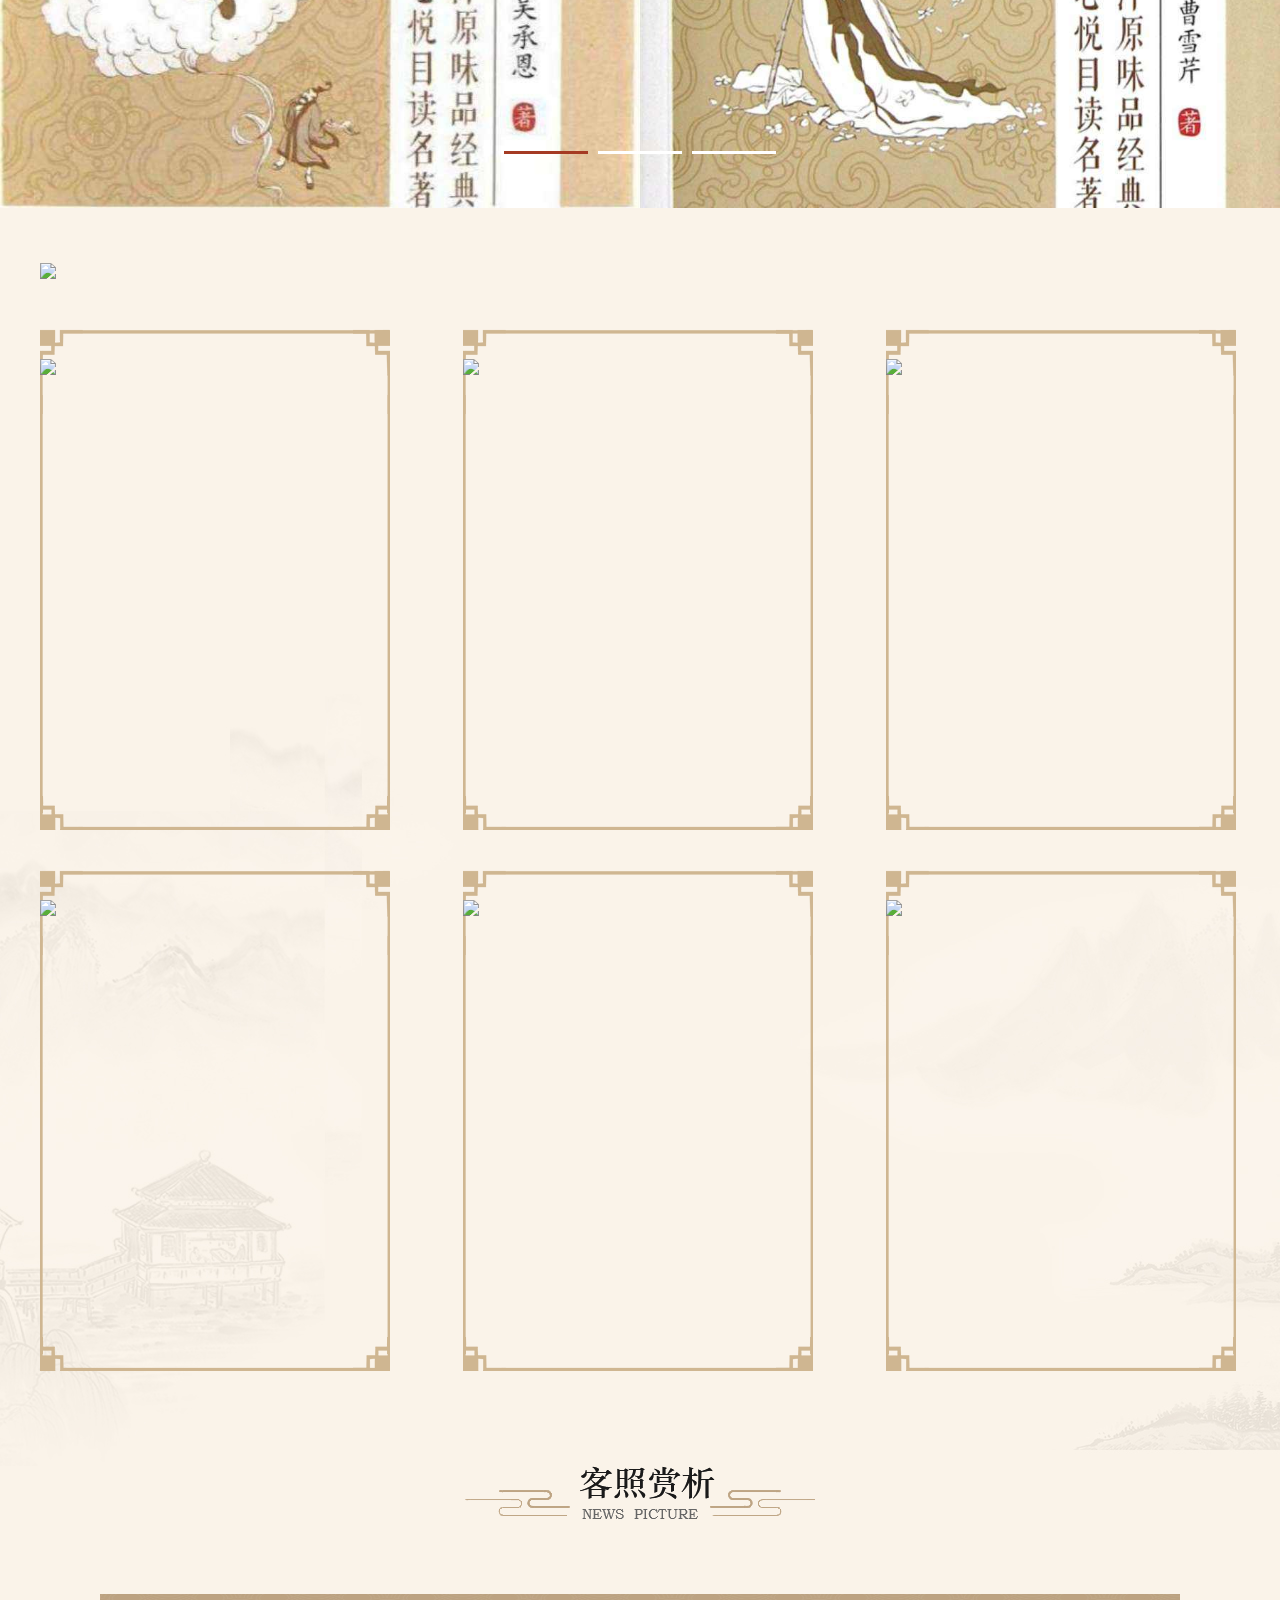
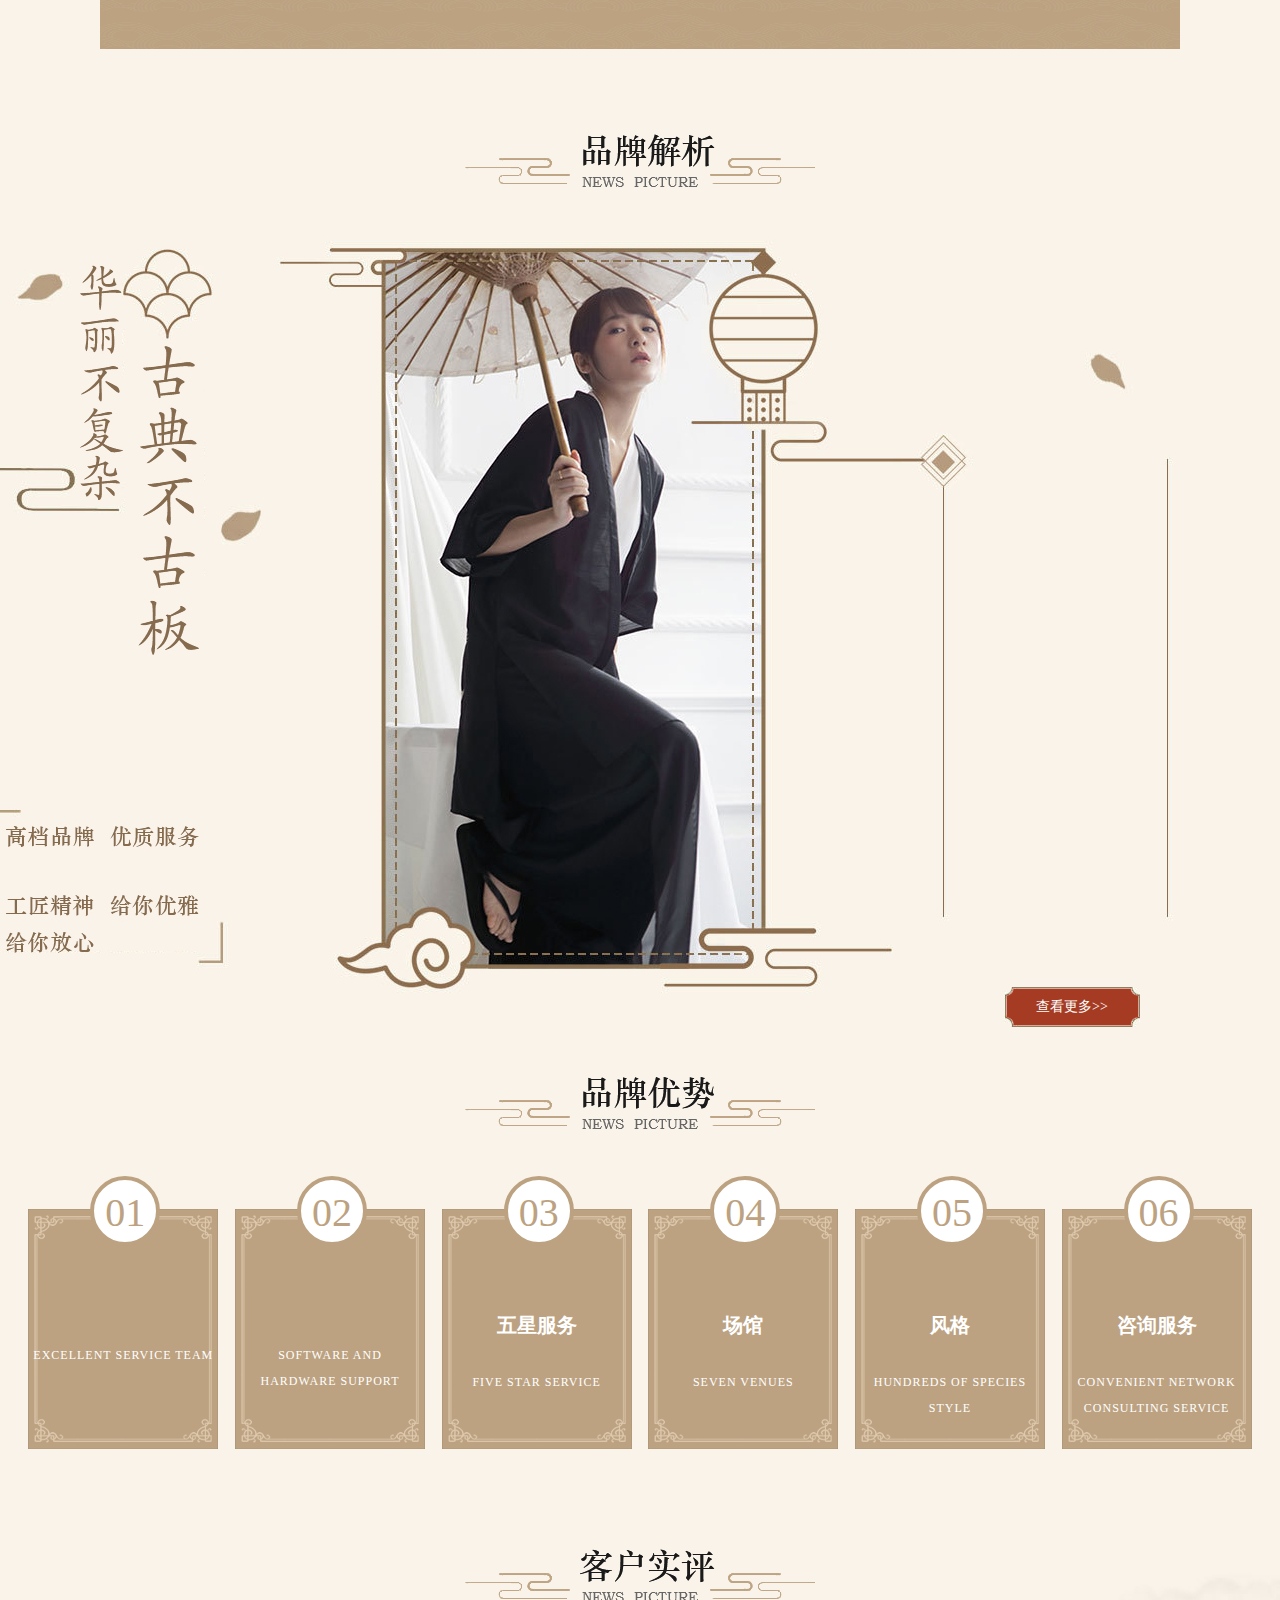
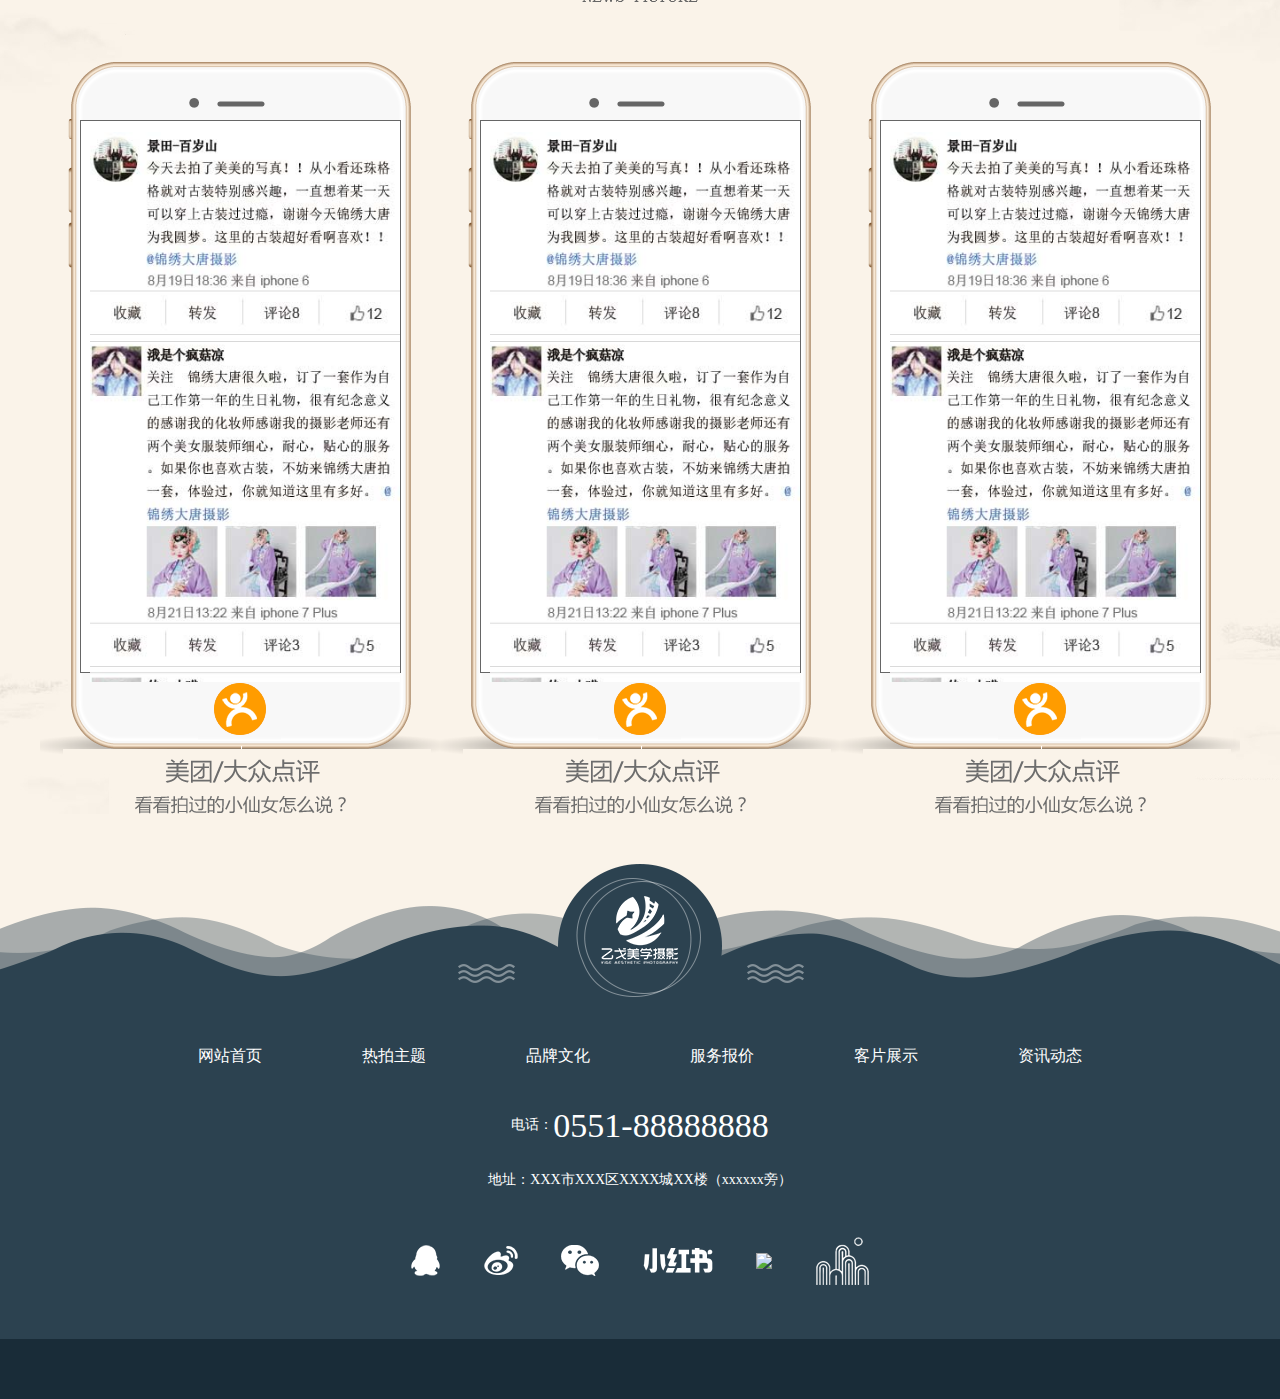
==== commit b40d1dd2: "con" ====
--- a/a/index.html
+++ b/a/index.html
@@ -64,7 +64,7 @@
 		<div class="index-sec1">
 			<div class="w1200">
 				<div class="tit">
-					<img src="img/t1.png" />
+					<img src= />
 				</div>
 				<ul class="clearfix">
 					<li>
@@ -192,7 +192,7 @@
 			<div class="box">
 				<div class="w1200">
 					<p>
-						渝中区乙戈美学摄影店的名称来源于大唐盛世的一则民间故事，一名唤作锦绣的姑娘出生在一家绣坊，姑娘从小被熏陶地格外喜欢刺绣，她的梦想便是将自家的绣坊名扬京城内外，于是她每日钻研花色刺法····
+						
 					</p>
 					<a href="" class="more">查看更多>></a>
 				</div>
@@ -209,8 +209,8 @@
 						<a href="">
 							<strong>01</strong>
 							<h3>
- 								很强的<br/>
-								服务团队
+ 								<br/>
+								
  							</h3>
 							<p>EXCELLENT SERVICE TEAM</p>
 						</a>
@@ -219,8 +219,8 @@
 						<a href="">
 							<strong>02</strong>
 							<h3>
- 								过硬的<br/>
-								软硬件支持
+ 								<br/>
+								
  							</h3>
 							<p> Software and<br /> hardware support </p>
 						</a>
@@ -229,7 +229,7 @@
 						<a href="">
 							<strong>03</strong>
 							<h3>
- 								尊享<br/>
+ 								<br/>
 五星服务
  							</h3>
 							<p> Five star service </p>
@@ -239,7 +239,7 @@
 						<a href="">
 							<strong>04</strong>
 							<h3>
- 								七大唯美<br />
+ 								<br />
 场馆
  							</h3>
 							<p> Seven venues </p>
@@ -249,7 +249,7 @@
 						<a href="">
 							<strong>05</strong>
 							<h3>
- 							上百种<br />
+ 							<br />
 风格
  							</h3>
 							<p>Hundreds of species<br /> style
@@ -260,7 +260,7 @@
 						<a href="">
 							<strong>06</strong>
 							<h3>
- 								便捷的网络<br />
+ 								<br />
 咨询服务
  							</h3>
 							<p> Convenient Network <br /> Consulting service </p>
@@ -327,7 +327,7 @@
 		</div>
 		
 		<div class="copyright">
-			版权所有: xxxxxx美学摄影店版权所有 <a href="http://www.5imoban.net" target="_blank">网页模板</a>
+			 <a href="http://www.5imoban.net" target="_blank"></a>
 		</div>
 		<script src="js/jquery-3.3.1.min.js"></script>
 		<script src="js/flexslider-min.js"></script>
